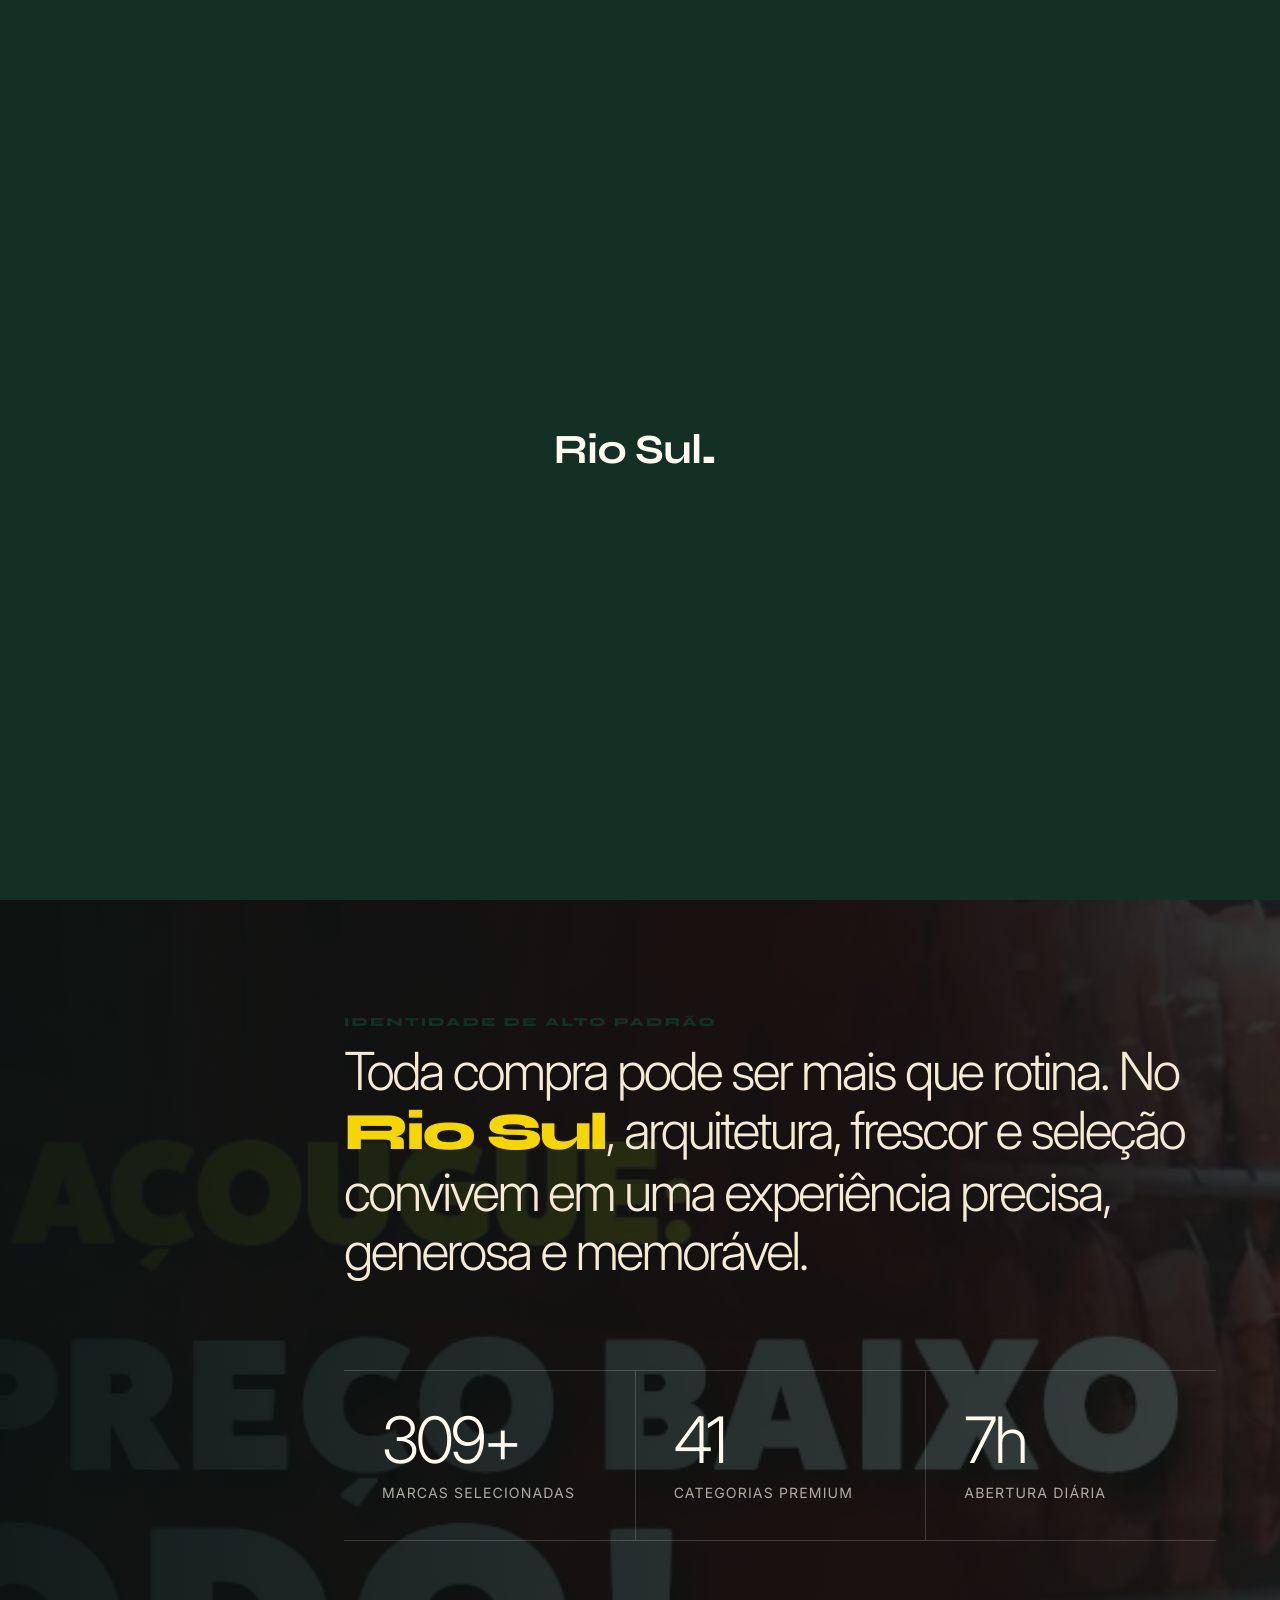
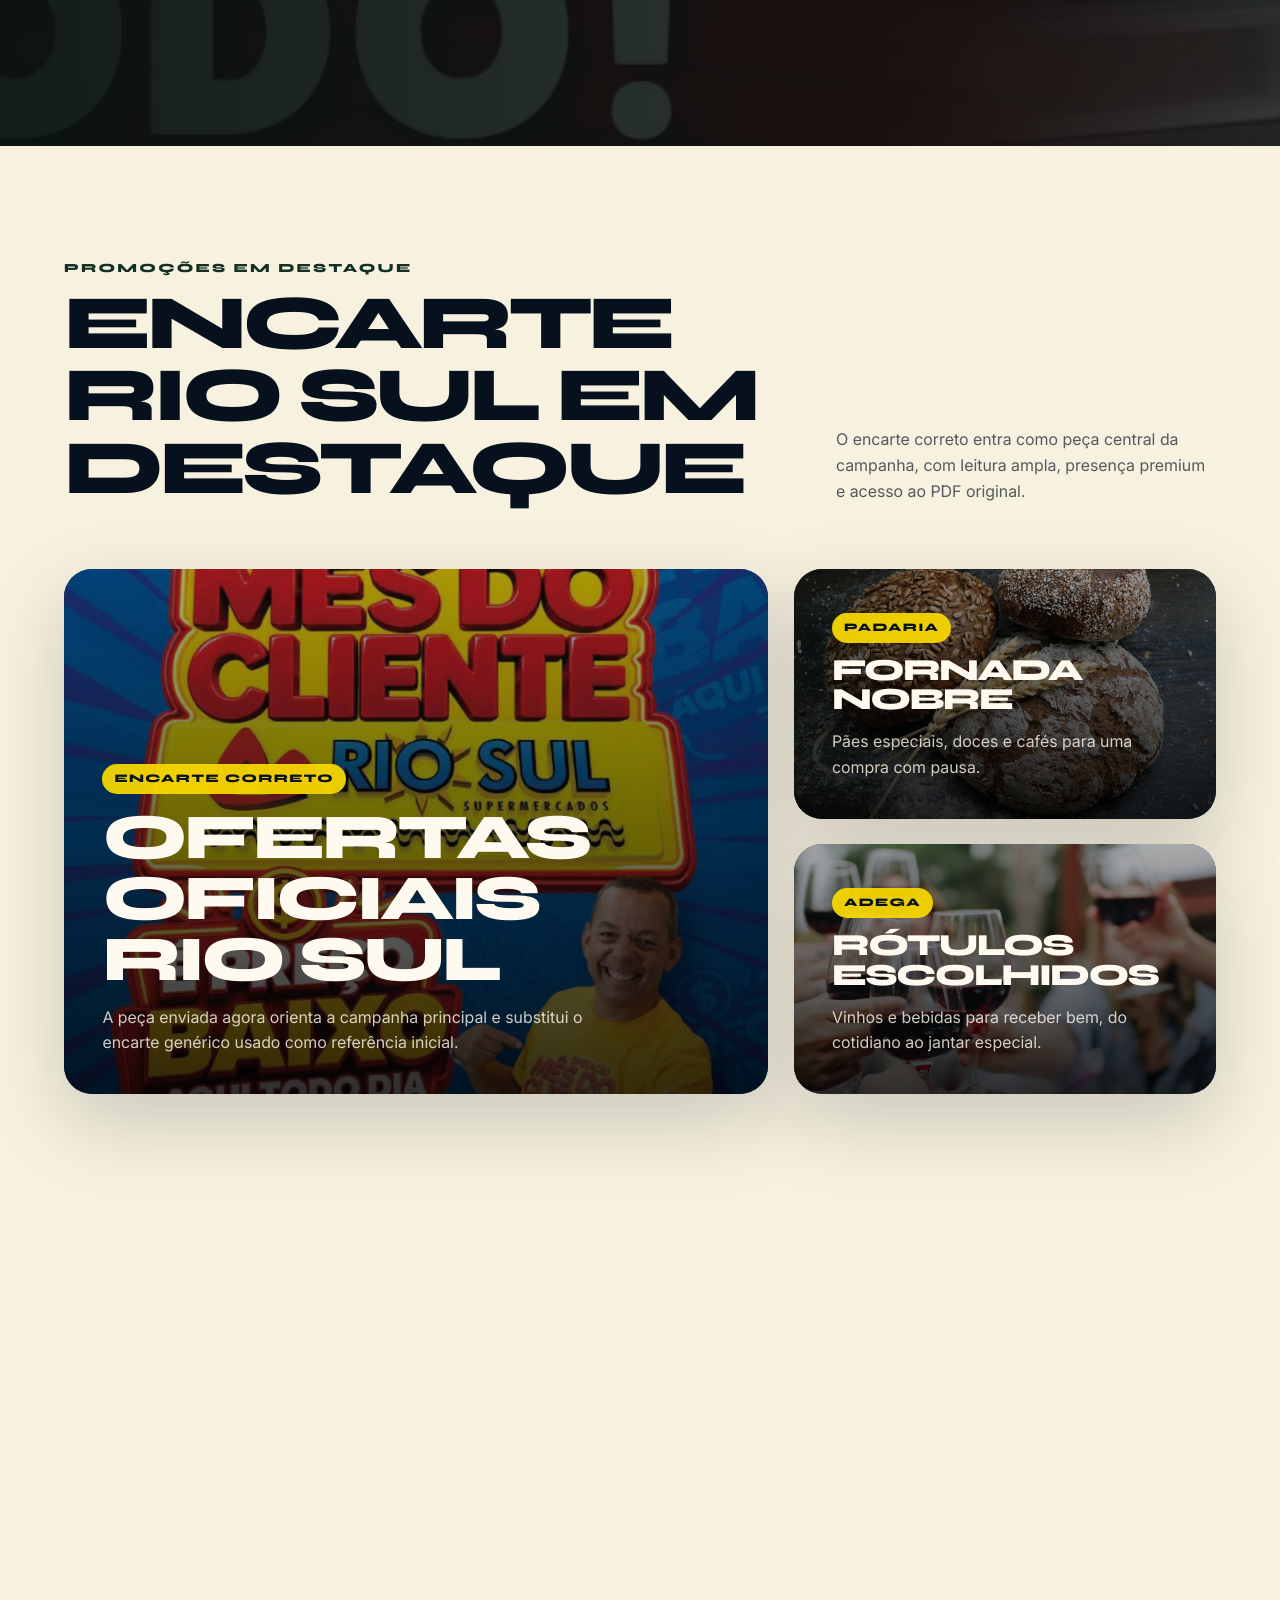
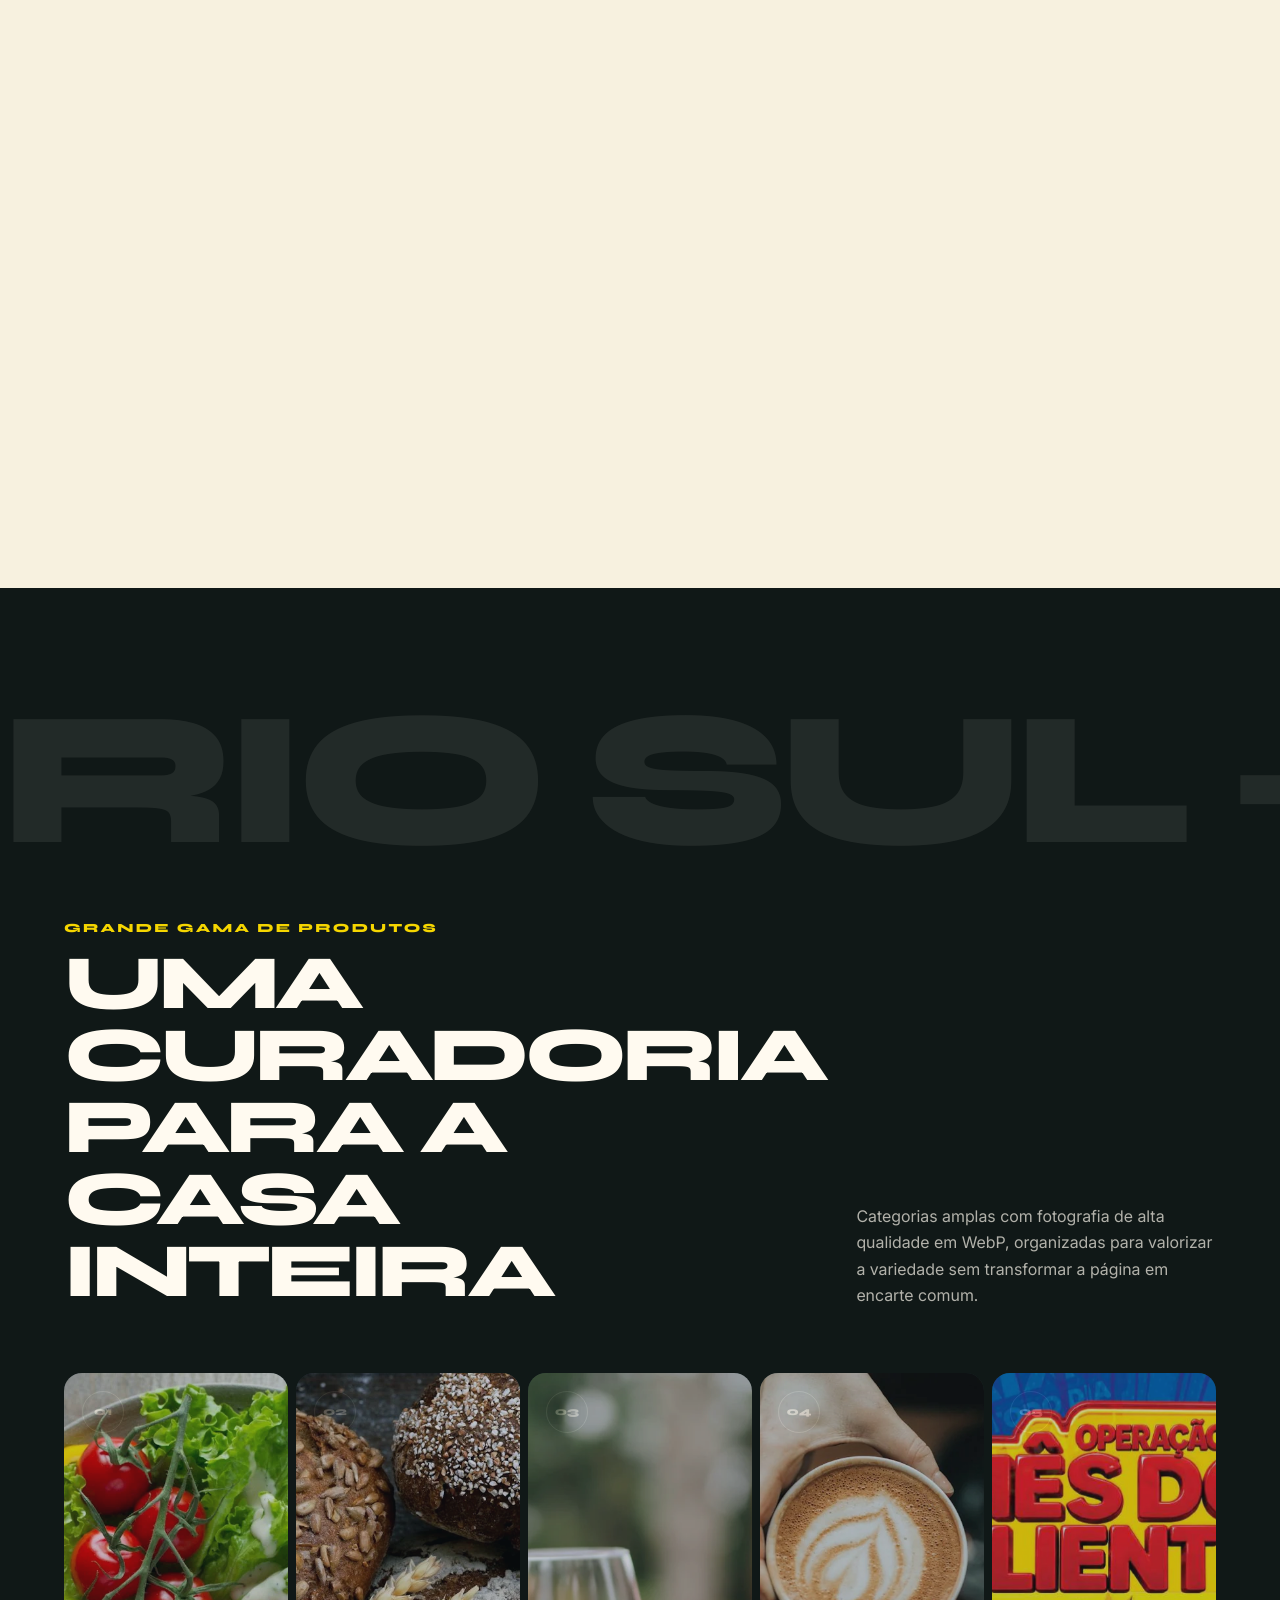
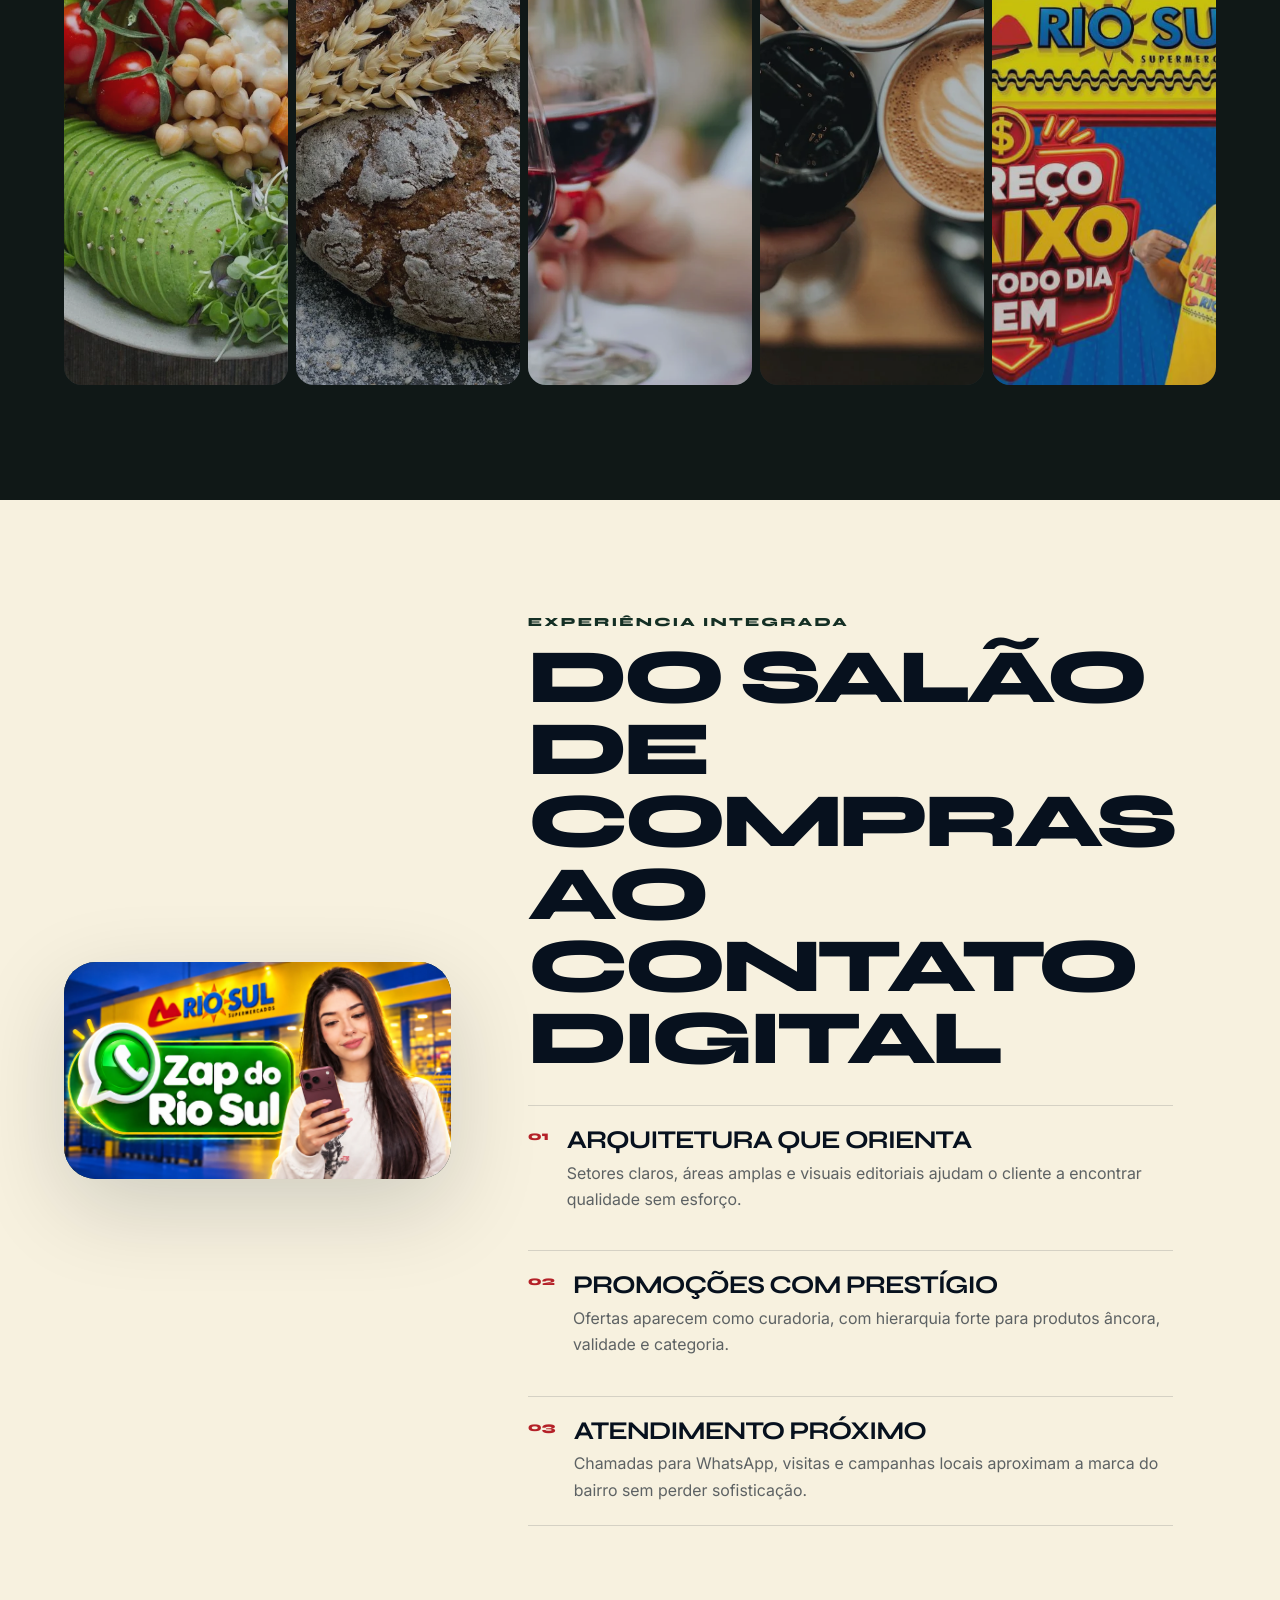
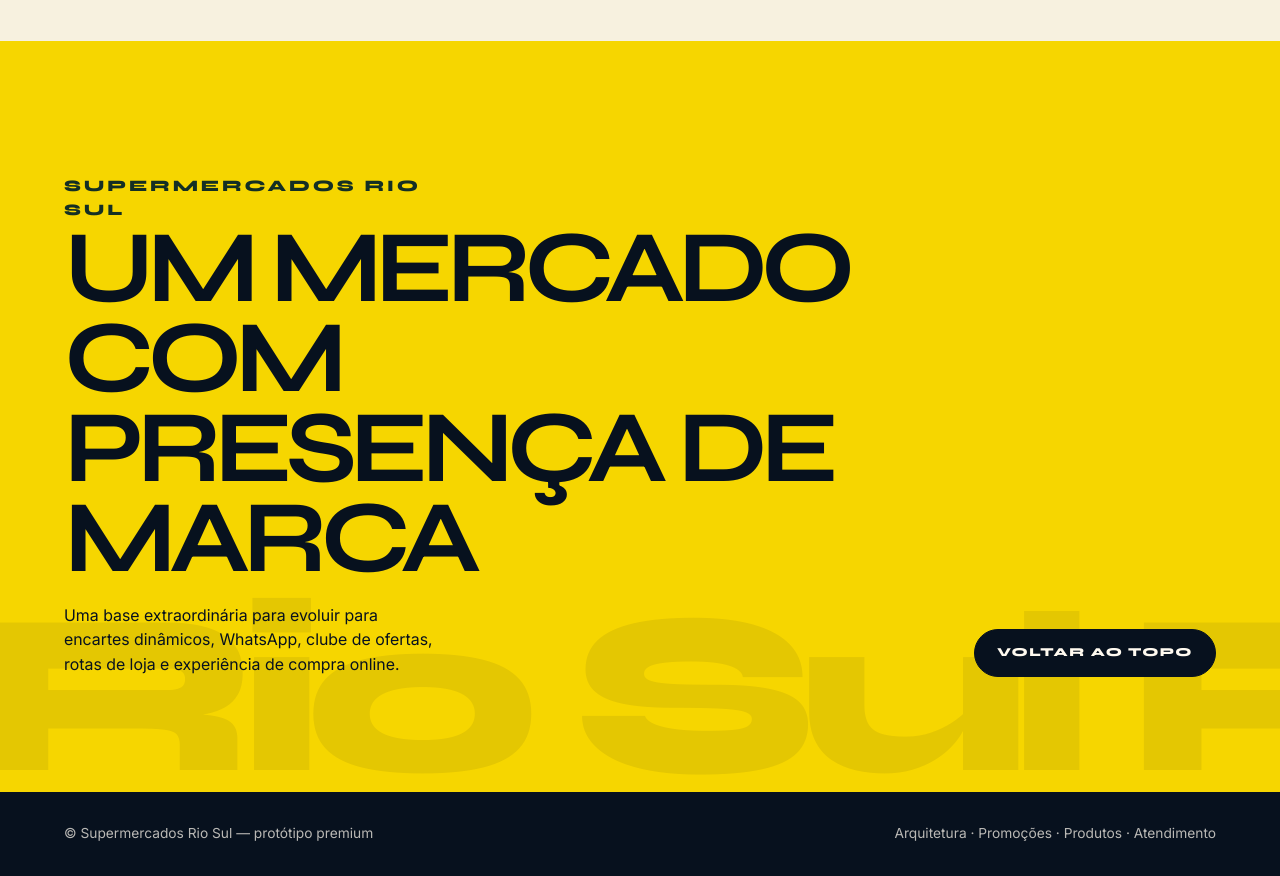
==== index.html @ 54499963 "Publish Supermercados Rio Sul website" ====
<!doctype html>
<html lang="pt-BR">
<head>
  <meta charset="utf-8">
  <meta name="viewport" content="width=device-width, initial-scale=1">
  <title>Supermercados Rio Sul — Experiência Premium</title>
  <meta name="description" content="Supermercados Rio Sul em uma experiência digital premium, com arquitetura imersiva, promoções editoriais e seleção ampla de produtos.">
  <link rel="preload" as="image" href="assets/rio-sul-logo.webp">
  <link rel="preload" as="image" href="assets/hero-rio-sul-fachada.webp">
  <style>
    @import url('https://fonts.googleapis.com/css2?family=Inter:wght@300;400;500;600;700&family=Syne:wght@400;700;800;900&display=swap');

    /* OD-LAYOUT-PRIMITIVES v1 — structure only: display, flex/grid, overflow, wrapping, ratio.
       Put this @layer first; product CSS outside the layer always wins. */
    @layer od-layout {
      :where(.od-stack,.od-row,.od-row-top,.od-cluster,.od-grid,.od-field,.od-stat,.od-cell,.od-tile) > :where(*) { min-width: 0; }
      .od-stack { display: flex; flex-direction: column; gap: var(--od-gap, 8px); }
      .od-row { display: flex; align-items: center; gap: var(--od-gap, 8px); }
      .od-row-top { display: flex; align-items: flex-start; gap: var(--od-gap, 8px); }
      .od-cluster { display: flex; flex-wrap: wrap; align-items: center; gap: var(--od-gap, 8px); }
      .od-fill { flex: 1 1 0; min-width: 0; }
      .od-fixed { flex: none; }
      .od-grid { display: grid; gap: var(--od-gap, 12px); grid-template-columns: repeat(var(--od-cols, 3), minmax(0, 1fr)); }
      .od-stat, .od-field, .od-cell { display: grid; gap: var(--od-gap, 2px); }
      :where(.od-stat,.od-field,.od-cell) > :where(*) { display: block; }
      .od-tile { display: grid; grid-template-rows: auto 1fr; }
      :where(.od-tile) > :where(*) { display: block; }
      .od-media { display: block; width: 100%; height: auto; aspect-ratio: var(--od-ratio, auto); }
      .od-media-cover { object-fit: cover; }
      .od-truncate { display: block; max-width: 100%; overflow: hidden; white-space: nowrap; text-overflow: ellipsis; }
      .od-clamp-2, .od-clamp-3 { display: -webkit-box; -webkit-box-orient: vertical; overflow: hidden; overflow-wrap: anywhere; }
      .od-clamp-2 { -webkit-line-clamp: 2; }
      .od-clamp-3 { -webkit-line-clamp: 3; }
      .od-lines-2 { min-height: calc(2 * 1.4em); }
      .od-nowrap { white-space: nowrap; }
      .od-keep { word-break: keep-all; overflow-wrap: anywhere; }
      .od-screen { display: grid; grid-template-rows: auto minmax(0, 1fr) auto; height: 100%; }
      .od-scroll { overflow-y: auto; overscroll-behavior: contain; min-height: 0; }
      .od-rail { display: flex; gap: var(--od-gap, 8px); overflow-x: auto; scroll-snap-type: x proximity; scrollbar-width: none; padding-inline: var(--od-rail-pad, 16px); scroll-padding-inline: var(--od-rail-pad, 16px); }
      .od-rail::-webkit-scrollbar { display: none; }
      :where(.od-rail) > :where(*) { flex: none; scroll-snap-align: start; }
      :where(.od-rail) > :where(:last-child) { margin-inline-end: var(--od-rail-pad, 16px); }
      .od-spacer { flex: none; visibility: hidden; pointer-events: none; }
      .od-touch { min-width: 44px; min-height: 44px; }
    }
    /* /OD-LAYOUT-PRIMITIVES v1 */

    :root {
      --paper: #f7f1df;
      --sun: #f6d600;
      --ink: #07111e;
      --ink-soft: #1a2533;
      --green: #142f24;
      --deep: #0b1413;
      --blue: #0d356b;
      --red: #b42128;
      --line: rgba(7, 17, 30, 0.14);
      --white: #fffaf0;
      --muted: rgba(255, 250, 240, 0.72);
      --ease: cubic-bezier(0.22, 1, 0.36, 1);
      --section-pad: clamp(72px, 9vw, 136px);
      --side: clamp(24px, 5vw, 80px);
    }

    * { box-sizing: border-box; }
    html { scroll-behavior: smooth; background: var(--paper); }
    body {
      margin: 0;
      overflow-x: clip;
      color: var(--ink);
      background: var(--paper);
      font-family: Inter, system-ui, -apple-system, BlinkMacSystemFont, "Segoe UI", sans-serif;
      text-rendering: geometricPrecision;
    }
    body.menu-open { overflow: hidden; }
    a { color: inherit; text-decoration: none; }
    button { font: inherit; color: inherit; }
    ::selection { background: var(--sun); color: var(--ink); }

    .preloader {
      position: fixed;
      inset: 0;
      z-index: 100;
      display: flex;
      align-items: center;
      justify-content: center;
      background: var(--green);
      color: var(--white);
      transform: translateY(0);
      transition: transform 1.5s cubic-bezier(0.45, 0, 0.15, 1);
    }
    .preloader.lift { transform: translateY(-100%); }
    .preloader.done { transition: none; transform: translateY(-100%); pointer-events: none; }
    .typewriter {
      display: inline-flex;
      align-items: center;
      font-family: Syne, sans-serif;
      font-size: 2.6rem;
      letter-spacing: -0.02em;
      min-height: 1.2em;
    }
    .typewriter span { font-weight: 700; }
    .typewriter span:last-of-type { font-weight: 900; }
    .cursor {
      width: 3px;
      height: 1.1em;
      margin-left: 8px;
      border-radius: 99px;
      background: currentColor;
      animation: blink 0.7s step-end infinite;
    }
    .cursor.hide { opacity: 0; animation: none; }
    @keyframes blink { 50% { opacity: 0; } }

    .site-nav {
      position: fixed;
      z-index: 50;
      top: 0;
      left: 0;
      width: 100%;
      display: flex;
      align-items: center;
      justify-content: space-between;
      padding: clamp(18px, 2.4vw, 28px) var(--side);
      color: var(--green);
      transition: color 0.35s ease;
      mix-blend-mode: normal;
    }
    .brand-mark {
      display: flex;
      align-items: center;
      gap: 14px;
      min-width: 0;
      color: inherit;
    }
    .brand-emblem {
      width: clamp(112px, 14vw, 190px);
      height: auto;
      filter: drop-shadow(0 10px 22px rgba(0,0,0,0.20));
    }
    .brand-word {
      font-family: Syne, sans-serif;
      font-size: clamp(16px, 1.4vw, 20px);
      font-weight: 800;
      letter-spacing: -0.03em;
    }
    .nav-links {
      display: flex;
      align-items: center;
      gap: clamp(18px, 2vw, 34px);
      font-family: Syne, sans-serif;
      font-size: 0.78rem;
      font-weight: 700;
      letter-spacing: 0.16em;
      text-transform: uppercase;
    }
    .nav-links a {
      position: relative;
      padding: 10px 0;
    }
    .nav-links a::after {
      content: "";
      position: absolute;
      right: 0;
      bottom: 4px;
      width: 0;
      height: 1px;
      background: currentColor;
      transition: width 0.28s ease;
    }
    .nav-links a:hover::after,
    .nav-links a:focus-visible::after { left: 0; right: auto; width: 100%; }
    .menu-toggle {
      display: none;
      width: 48px;
      height: 48px;
      border: 0;
      border-radius: 999px;
      background: transparent;
      cursor: pointer;
      align-items: center;
      justify-content: center;
    }
    .hamburger {
      width: 28px;
      display: grid;
      gap: 8px;
    }
    .hamburger i {
      display: block;
      height: 1px;
      background: currentColor;
      transition: width 0.25s ease, transform 0.25s ease;
    }
    .hamburger i:first-child { width: 28px; }
    .hamburger i:last-child { width: 22px; justify-self: end; }
    .menu-toggle:hover .hamburger i:first-child { width: 20px; }
    .menu-toggle[aria-expanded="true"] .hamburger i:first-child { width: 26px; transform: translateY(4.5px) rotate(45deg); }
    .menu-toggle[aria-expanded="true"] .hamburger i:last-child { width: 26px; transform: translateY(-4.5px) rotate(-45deg); }
    .mobile-menu {
      position: fixed;
      inset: 0;
      z-index: 40;
      display: grid;
      place-items: center;
      background: var(--paper);
      color: var(--ink);
      transform: translateY(-100%);
      transition: transform 0.6s var(--ease);
    }
    .mobile-menu.open { transform: translateY(0); }
    .mobile-menu nav {
      display: grid;
      gap: 22px;
      text-align: center;
      font-family: Syne, sans-serif;
      font-size: clamp(34px, 10vw, 68px);
      font-weight: 400;
      letter-spacing: 0.08em;
      text-transform: uppercase;
    }

    .hero {
      min-height: 100vh;
      position: relative;
      isolation: isolate;
      display: grid;
      align-items: end;
      overflow: visible;
      background:
        linear-gradient(90deg, rgba(247,241,223,0.86) 0%, rgba(247,241,223,0.50) 38%, rgba(247,241,223,0.10) 70%),
        url("assets/hero-rio-sul-fachada.webp") center / cover no-repeat;
    }
    .hero::before {
      content: "";
      position: absolute;
      inset: 0;
      z-index: -1;
      background: radial-gradient(circle at 72% 48%, rgba(246,214,0,0.26), transparent 33%), linear-gradient(180deg, transparent 55%, var(--paper) 100%);
      pointer-events: none;
    }
    .hero-text-block {
      width: 100%;
      padding: calc(22vh - 30px) var(--side) clamp(88px, 12vh, 144px);
      opacity: 0;
      transform: translateY(28px);
      transition: opacity 0.7s var(--ease) 0.1s, transform 0.7s var(--ease) 0.1s;
    }
    .hero-text-block.show { opacity: 1; transform: translateY(0); }
    .eyebrow {
      display: inline-flex;
      align-items: center;
      gap: 12px;
      margin-bottom: 20px;
      color: var(--green);
      font-family: Syne, sans-serif;
      font-size: clamp(12px, 1vw, 15px);
      font-weight: 800;
      letter-spacing: 0.18em;
      text-transform: uppercase;
    }
    .eyebrow::before {
      content: "";
      width: 44px;
      height: 2px;
      background: currentColor;
    }
    .hero-heading-top {
      display: flex;
      align-items: end;
      justify-content: space-between;
      gap: 24px;
      margin-bottom: -0.04em;
    }
    .hero-own-the,
    .hero-extraordinary {
      font-family: Syne, sans-serif;
      font-weight: 800;
      color: var(--ink);
      text-transform: uppercase;
      letter-spacing: -0.055em;
      line-height: 0.9;
    }
    .hero-own-the { font-size: clamp(38px, 5vw, 86px); }
    .hero-extraordinary {
      display: block;
      margin: 0;
      font-size: clamp(54px, 9.4vw, 164px);
      white-space: nowrap;
    }
    .hero-subtitle-desktop {
      max-width: 330px;
      margin: 0 0 0.5em;
      color: rgba(7, 17, 30, 0.72);
      font-family: Syne, sans-serif;
      font-size: clamp(11px, 0.95vw, 15px);
      font-weight: 700;
      line-height: 1.6;
      text-align: right;
      letter-spacing: 0.02em;
    }
    .hero-subtitle-mobile {
      display: none;
      max-width: 340px;
      margin: 18px 0 0;
      color: rgba(7, 17, 30, 0.72);
      font-family: Syne, sans-serif;
      font-size: clamp(13px, 3vw, 16px);
      font-weight: 700;
      line-height: 1.55;
    }
    .hero-cta-row {
      display: flex;
      flex-wrap: wrap;
      align-items: center;
      gap: 14px;
      margin-top: 34px;
    }
    .button {
      display: inline-flex;
      align-items: center;
      justify-content: center;
      min-height: 48px;
      padding: 14px 22px;
      border: 1px solid currentColor;
      border-radius: 999px;
      font-family: Syne, sans-serif;
      font-size: 0.76rem;
      font-weight: 800;
      letter-spacing: 0.12em;
      text-transform: uppercase;
      cursor: pointer;
      transition: transform 0.25s ease, background 0.25s ease, color 0.25s ease;
    }
    .button.primary { background: var(--ink); color: var(--white); border-color: var(--ink); }
    .button.secondary { color: var(--ink); background: rgba(255, 250, 240, 0.55); backdrop-filter: blur(12px); }
    .button:hover,
    .button:focus-visible { transform: translateY(-2px); }
    .button:focus-visible,
    .menu-toggle:focus-visible,
    a:focus-visible { outline: 2px solid var(--sun); outline-offset: 4px; }

    .floating-logo-card {
      position: fixed;
      z-index: 22;
      pointer-events: none;
      left: 50%;
      bottom: 5vh;
      width: min(72vw, 760px);
      transform: translate3d(-50%, 102vh, 0);
      opacity: 0;
      transition: transform 1.5s cubic-bezier(0.45, 0, 0.15, 1) 0.4s, opacity 0.8s ease 0.4s;
      will-change: transform, opacity;
    }
    .floating-logo-card.lifting {
      transform: translate3d(-50%, 0, 0);
      opacity: 0.92;
    }
    .floating-logo-card.scroll-control { transition: none; }
    .floating-logo-card img {
      width: 100%;
      height: auto;
      display: block;
      filter: drop-shadow(0 24px 48px rgba(0,0,0,0.30));
    }

    .intro-band {
      position: relative;
      z-index: 20;
      min-height: 112vh;
      padding: var(--section-pad) var(--side);
      background: var(--deep);
      color: var(--white);
      overflow: hidden;
    }
    .intro-band::before {
      content: "";
      position: absolute;
      inset: 0;
      background:
        linear-gradient(90deg, rgba(11,20,19,0.92), rgba(11,20,19,0.54)),
        url("assets/slide-esperanca-06.webp") center / cover no-repeat;
      opacity: 0.42;
      transform: scale(1.05);
    }
    .intro-content {
      position: relative;
      max-width: 1220px;
      margin: 0 auto;
      padding-left: min(24vw, 280px);
    }
    .statement {
      margin: 0;
      color: #f4ead5;
      font-size: clamp(28px, 4.1vw, 72px);
      line-height: 1.12;
      letter-spacing: -0.05em;
      font-weight: 300;
    }
    .statement strong {
      font-family: Syne, sans-serif;
      font-weight: 800;
      color: var(--sun);
    }
    .stats-row {
      display: grid;
      grid-template-columns: repeat(3, minmax(0, 1fr));
      gap: 0;
      margin-top: clamp(48px, 7vw, 92px);
      border-top: 1px solid rgba(255,255,255,0.18);
      border-bottom: 1px solid rgba(255,255,255,0.18);
    }
    .stat {
      padding: clamp(22px, 3vw, 38px);
      border-left: 1px solid rgba(255,255,255,0.18);
    }
    .stat:first-child { border-left: 0; }
    .stat-value {
      color: var(--white);
      font-size: clamp(42px, 5vw, 82px);
      font-weight: 300;
      line-height: 1;
      letter-spacing: -0.05em;
    }
    .stat-label {
      margin-top: 10px;
      color: rgba(255,250,240,0.66);
      font-size: clamp(12px, 1.1vw, 15px);
      letter-spacing: 0.08em;
      text-transform: uppercase;
    }

    .promos {
      position: relative;
      z-index: 25;
      margin-top: -18vh;
      padding: var(--section-pad) var(--side);
      background: var(--paper);
    }
    .section-head {
      display: flex;
      align-items: end;
      justify-content: space-between;
      gap: 32px;
      max-width: 1280px;
      margin: 0 auto clamp(32px, 5vw, 68px);
    }
    .section-kicker {
      margin: 0 0 12px;
      color: var(--green);
      font-family: Syne, sans-serif;
      font-size: 0.78rem;
      font-weight: 800;
      letter-spacing: 0.18em;
      text-transform: uppercase;
    }
    .section-title {
      max-width: 820px;
      margin: 0;
      font-family: Syne, sans-serif;
      font-size: clamp(38px, 6vw, 96px);
      font-weight: 800;
      line-height: 0.94;
      letter-spacing: -0.06em;
      text-transform: uppercase;
    }
    .section-copy {
      max-width: 380px;
      margin: 0;
      color: rgba(7,17,30,0.68);
      font-size: clamp(15px, 1.25vw, 18px);
      line-height: 1.65;
    }
    .promo-grid {
      max-width: 1280px;
      margin: 0 auto;
      display: grid;
      grid-template-columns: 1.25fr 0.75fr;
      gap: clamp(16px, 2vw, 28px);
    }
    .feature-promo,
    .small-promo {
      position: relative;
      overflow: hidden;
      min-height: 520px;
      border-radius: 28px;
      color: var(--white);
      background: var(--deep);
      box-shadow: 0 28px 80px rgba(7, 17, 30, 0.18);
    }
    .small-promo { min-height: 250px; }
    .promo-stack { display: grid; gap: clamp(16px, 2vw, 28px); }
    .promo-img {
      position: absolute;
      inset: 0;
      width: 100%;
      height: 100%;
      object-fit: cover;
      opacity: 0.72;
      transition: transform 0.8s var(--ease), opacity 0.8s ease;
    }
    .feature-promo:hover .promo-img,
    .small-promo:hover .promo-img { transform: scale(1.045); opacity: 0.86; }
    .promo-shade {
      position: absolute;
      inset: 0;
      background: linear-gradient(180deg, rgba(0,0,0,0.08), rgba(0,0,0,0.72));
    }
    .promo-content {
      position: absolute;
      left: clamp(24px, 3vw, 44px);
      right: clamp(24px, 3vw, 44px);
      bottom: clamp(24px, 3vw, 44px);
      display: grid;
      gap: 14px;
    }
    .badge {
      width: max-content;
      padding: 8px 12px;
      border-radius: 999px;
      background: rgba(246,214,0,0.95);
      color: var(--ink);
      font-family: Syne, sans-serif;
      font-size: 0.72rem;
      font-weight: 800;
      letter-spacing: 0.12em;
      text-transform: uppercase;
    }
    .promo-title {
      margin: 0;
      max-width: 650px;
      font-family: Syne, sans-serif;
      font-size: clamp(30px, 5vw, 80px);
      font-weight: 800;
      line-height: 0.95;
      letter-spacing: -0.055em;
      text-transform: uppercase;
    }
    .small-promo .promo-title { font-size: clamp(24px, 2.4vw, 42px); }
    .promo-text {
      max-width: 520px;
      margin: 0;
      color: rgba(255,250,240,0.80);
      line-height: 1.6;
    }
    .encarte-showcase {
      max-width: 1280px;
      margin: clamp(24px, 4vw, 52px) auto 0;
      display: grid;
      grid-template-columns: minmax(280px, 0.78fr) 1fr;
      gap: clamp(18px, 3vw, 40px);
      align-items: stretch;
    }
    .encarte-cover,
    .encarte-page {
      overflow: hidden;
      border-radius: 22px;
      background: #fffaf0;
      box-shadow: 0 22px 70px rgba(7, 17, 30, 0.16);
    }
    .encarte-cover img,
    .encarte-page img {
      display: block;
      width: 100%;
      height: auto;
      aspect-ratio: 1531 / 1701;
      object-fit: contain;
    }
    .encarte-copy {
      display: grid;
      align-content: center;
      gap: 18px;
      padding: clamp(24px, 4vw, 52px);
      border: 1px solid var(--line);
      border-radius: 28px;
      background: rgba(255, 250, 240, 0.56);
    }
    .encarte-copy h3 {
      margin: 0;
      font-family: Syne, sans-serif;
      font-size: clamp(34px, 5vw, 76px);
      font-weight: 800;
      line-height: 0.94;
      letter-spacing: -0.06em;
      text-transform: uppercase;
    }
    .encarte-copy p {
      max-width: 560px;
      margin: 0;
      color: rgba(7,17,30,0.68);
      font-size: clamp(15px, 1.2vw, 18px);
      line-height: 1.65;
    }
    .encarte-rail {
      --od-gap: 14px;
      --od-rail-pad: 0px;
      grid-column: 1 / -1;
      padding: 8px 0 18px;
    }
    .encarte-page {
      width: min(34vw, 250px);
      min-width: 172px;
    }

    .products {
      padding: var(--section-pad) 0;
      background: #101817;
      color: var(--white);
      overflow: hidden;
    }
    .products .section-head { padding: 0 var(--side); }
    .products .section-kicker { color: var(--sun); }
    .products .section-copy { color: rgba(255,250,240,0.68); }
    .ticker {
      display: flex;
      width: max-content;
      margin-bottom: clamp(34px, 5vw, 70px);
      animation: ticker 38s linear infinite;
      pointer-events: none;
    }
    .ticker span {
      padding-right: 0.28em;
      color: rgba(255,250,240,0.08);
      font-family: Syne, sans-serif;
      font-size: clamp(96px, 15vw, 220px);
      font-weight: 800;
      letter-spacing: -0.06em;
      line-height: 0.8;
      white-space: nowrap;
      text-transform: uppercase;
    }
    @keyframes ticker { to { transform: translateX(-50%); } }
    .product-gallery {
      display: flex;
      gap: 8px;
      width: min(1200px, calc(100% - var(--side) * 2));
      height: min(68vh, 680px);
      margin: 0 auto;
    }
    .product-card {
      position: relative;
      flex: 1 1 0%;
      overflow: hidden;
      min-width: 0;
      border-radius: 18px;
      background: #213138;
      cursor: pointer;
      transition: flex 0.55s cubic-bezier(0.4, 0, 0.2, 1), transform 0.35s ease;
    }
    .product-card:hover,
    .product-card:focus-within { flex: 3.8; }
    .product-card img {
      width: 100%;
      height: 100%;
      object-fit: cover;
      display: block;
      opacity: 0.78;
      transition: opacity 0.4s ease, transform 0.7s var(--ease);
    }
    .product-card:hover img,
    .product-card:focus-within img { opacity: 0.94; transform: scale(1.04); }
    .product-info {
      position: absolute;
      inset: auto 18px 18px 18px;
      display: grid;
      gap: 8px;
      min-width: 220px;
      opacity: 0;
      transform: translateY(10px);
      transition: opacity 0.3s ease, transform 0.3s ease;
    }
    .product-card:hover .product-info,
    .product-card:focus-within .product-info { opacity: 1; transform: translateY(0); }
    .product-info h3 {
      margin: 0;
      font-family: Syne, sans-serif;
      font-size: clamp(24px, 2.4vw, 42px);
      letter-spacing: -0.04em;
      line-height: 1;
      text-transform: uppercase;
    }
    .product-info p {
      margin: 0;
      color: rgba(255,250,240,0.78);
      line-height: 1.5;
    }
    .product-index {
      position: absolute;
      top: 18px;
      left: 18px;
      width: 42px;
      height: 42px;
      display: grid;
      place-items: center;
      border: 1px solid rgba(255,255,255,0.34);
      border-radius: 999px;
      color: var(--white);
      font-family: Syne, sans-serif;
      font-size: 0.72rem;
      font-weight: 800;
    }

    .experience {
      padding: var(--section-pad) var(--side);
      background: var(--paper);
    }
    .experience-grid {
      max-width: 1280px;
      margin: 0 auto;
      display: grid;
      grid-template-columns: 0.9fr 1.1fr;
      gap: clamp(32px, 6vw, 90px);
      align-items: center;
    }
    .experience-image {
      position: relative;
      overflow: hidden;
      border-radius: 32px;
      background: var(--green);
      box-shadow: 0 28px 90px rgba(7,17,30,0.16);
    }
    .experience-image img {
      display: block;
      width: 100%;
      height: auto;
      aspect-ratio: 1672 / 941;
      object-fit: cover;
    }
    .service-list {
      display: grid;
      gap: 16px;
      margin-top: 30px;
    }
    .service-item {
      display: grid;
      grid-template-columns: auto 1fr;
      gap: 18px;
      align-items: start;
      padding: 22px 0;
      border-top: 1px solid var(--line);
    }
    .service-item:last-child { border-bottom: 1px solid var(--line); }
    .service-number {
      color: var(--red);
      font-family: Syne, sans-serif;
      font-size: 0.82rem;
      font-weight: 800;
    }
    .service-item h3 {
      margin: 0 0 6px;
      font-family: Syne, sans-serif;
      font-size: clamp(20px, 2vw, 30px);
      line-height: 1;
      letter-spacing: -0.04em;
      text-transform: uppercase;
    }
    .service-item p {
      margin: 0;
      color: rgba(7,17,30,0.64);
      line-height: 1.65;
    }

    .final-cta {
      position: relative;
      padding: var(--section-pad) var(--side);
      overflow: hidden;
      background: var(--sun);
      color: var(--ink);
    }
    .final-cta::after {
      content: "Rio Sul   Rio Sul   Rio Sul";
      position: absolute;
      left: -2vw;
      bottom: -0.18em;
      color: rgba(7,17,30,0.07);
      font-family: Syne, sans-serif;
      font-size: clamp(90px, 18vw, 260px);
      font-weight: 900;
      letter-spacing: -0.08em;
      white-space: nowrap;
      pointer-events: none;
    }
    .cta-inner {
      position: relative;
      z-index: 1;
      max-width: 1280px;
      margin: 0 auto;
      display: grid;
      grid-template-columns: 1fr auto;
      gap: 28px;
      align-items: end;
    }
    .cta-inner h2 {
      margin: 0;
      max-width: 860px;
      font-family: Syne, sans-serif;
      font-size: clamp(46px, 8vw, 130px);
      line-height: 0.88;
      letter-spacing: -0.07em;
      text-transform: uppercase;
    }
    .cta-inner p {
      max-width: 380px;
      margin: 18px 0 0;
      font-size: clamp(16px, 1.2vw, 19px);
      line-height: 1.55;
    }
    .footer {
      padding: 34px var(--side);
      display: flex;
      justify-content: space-between;
      gap: 20px;
      background: var(--ink);
      color: rgba(255,250,240,0.72);
      font-size: 0.86rem;
    }

    .reveal {
      opacity: 0;
      transform: translateY(26px);
      transition: opacity 0.75s var(--ease), transform 0.75s var(--ease);
    }
    .reveal.in { opacity: 1; transform: translateY(0); }

    @media (max-width: 1023px) {
      .nav-links { display: none; }
      .menu-toggle { display: flex; }
      .hero { min-height: 92vh; align-items: center; }
      .hero-text-block { padding-top: 110px; padding-bottom: 84px; }
      .hero-heading-top { justify-content: flex-start; }
      .hero-subtitle-desktop { display: none; }
      .hero-subtitle-mobile { display: block; }
      .hero-own-the { font-size: 7vw; }
      .hero-extraordinary { font-size: 13.2vw; white-space: normal; word-break: break-word; line-height: 0.9; }
      .floating-logo-card { width: min(88vw, 600px); }
      .intro-content { padding-left: 12vw; }
      .promo-grid,
      .encarte-showcase,
      .experience-grid,
      .cta-inner { grid-template-columns: 1fr; }
      .product-gallery {
        display: grid;
        grid-template-columns: repeat(2, minmax(0, 1fr));
        height: auto;
      }
      .product-card { min-height: 340px; flex: none; }
      .product-card:hover,
      .product-card:focus-within { flex: none; transform: translateY(-3px); }
      .product-info { opacity: 1; transform: none; min-width: 0; }
    }

    @media (max-width: 767px) {
      :root { --side: 20px; }
      .brand-emblem { width: 118px; }
      .brand-word { display: none; }
      .hero { background-position: 61% center; }
      .hero-text-block { padding-top: 96px; }
      .hero-own-the { font-size: 8.2vw; }
      .hero-extraordinary { font-size: 15vw; }
      .hero-cta-row { align-items: stretch; flex-direction: column; max-width: 320px; }
      .intro-band { min-height: auto; }
      .intro-content { padding-left: 0; }
      .statement { font-size: clamp(29px, 8.6vw, 48px); }
      .stats-row { grid-template-columns: 1fr; }
      .stat,
      .stat:first-child { border-left: 0; border-top: 1px solid rgba(255,255,255,0.18); }
      .stat:first-child { border-top: 0; }
      .section-head { display: grid; }
      .feature-promo,
      .small-promo { min-height: 380px; border-radius: 22px; }
      .encarte-copy { padding: 24px; }
      .encarte-page { width: min(72vw, 260px); }
      .product-gallery { grid-template-columns: 1fr; }
      .product-card { min-height: 420px; }
      .footer { flex-direction: column; }
    }

    @media (prefers-reduced-motion: reduce) {
      *,
      *::before,
      *::after {
        animation-duration: 0.01ms !important;
        animation-iteration-count: 1 !important;
        scroll-behavior: auto !important;
        transition-duration: 0.01ms !important;
      }
      .preloader { display: none; }
      .hero-text-block,
      .reveal { opacity: 1; transform: none; }
      .floating-logo-card { display: none; }
    }
  </style>
</head>
<body>
  <div class="preloader" id="preloader" aria-hidden="true">
    <div class="typewriter" aria-label="Rio Sul"><span id="typed"></span><i class="cursor" id="cursor"></i></div>
  </div>

  <header class="site-nav" id="siteNav">
    <a class="brand-mark" href="#top" aria-label="Supermercados Rio Sul — início">
      <img class="brand-emblem" src="assets/rio-sul-logo.webp" width="2172" height="724" alt="Logotipo Supermercados Rio Sul">
      <span class="brand-word">Supermercados</span>
    </a>
    <nav class="nav-links" aria-label="Navegação principal">
      <a href="#promocoes">Promoções</a>
      <a href="#produtos">Produtos</a>
      <a href="#experiencia">Experiência</a>
      <a href="#visite">Visite</a>
    </nav>
    <button class="menu-toggle od-touch" id="menuToggle" type="button" aria-label="Abrir menu" aria-expanded="false" aria-controls="mobileMenu">
      <span class="hamburger" aria-hidden="true"><i></i><i></i></span>
    </button>
  </header>

  <div class="mobile-menu" id="mobileMenu">
    <nav aria-label="Menu móvel">
      <a href="#promocoes">Promoções</a>
      <a href="#produtos">Produtos</a>
      <a href="#experiencia">Experiência</a>
      <a href="#visite">Visite</a>
    </nav>
  </div>

  <main id="top">
    <section class="hero" id="hero" aria-labelledby="hero-title">
      <div class="hero-text-block" id="heroText">
        <div class="eyebrow">Rio Sul Signature Market</div>
        <div class="hero-heading-top">
          <span class="hero-own-the">Compre em</span>
          <p class="hero-subtitle-desktop">Um supermercado com presença arquitetônica, curadoria de produtos e atendimento elevado para o cotidiano.</p>
        </div>
        <h1 class="hero-extraordinary" id="hero-title">Grande Estilo</h1>
        <p class="hero-subtitle-mobile">Uma experiência premium para compras, ofertas e produtos selecionados.</p>
        <div class="hero-cta-row">
          <a class="button primary" href="#promocoes">Ver ofertas nobres</a>
          <a class="button secondary" href="#produtos">Explorar produtos</a>
        </div>
      </div>
    </section>

    <div class="floating-logo-card" id="floatingLogo" aria-hidden="true">
      <img src="assets/rio-sul-logo.webp" width="2172" height="724" alt="">
    </div>

    <section class="intro-band dark-section" id="historia" aria-labelledby="statement-title">
      <div class="intro-content reveal">
        <p class="section-kicker">Identidade de alto padrão</p>
        <h2 class="statement" id="statement-title">Toda compra pode ser mais que rotina. No <strong>Rio Sul</strong>, arquitetura, frescor e seleção convivem em uma experiência precisa, generosa e memorável.</h2>
        <div class="stats-row" aria-label="Indicadores do Supermercados Rio Sul">
          <div class="stat od-stat">
            <span class="stat-value count" data-end="320" data-suffix="+">0+</span>
            <span class="stat-label">marcas selecionadas</span>
          </div>
          <div class="stat od-stat">
            <span class="stat-value count" data-end="42" data-suffix="">0</span>
            <span class="stat-label">categorias premium</span>
          </div>
          <div class="stat od-stat">
            <span class="stat-value count" data-end="7" data-suffix="h">0h</span>
            <span class="stat-label">abertura diária</span>
          </div>
        </div>
      </div>
    </section>

    <section class="promos" id="promocoes" aria-labelledby="promos-title">
      <div class="section-head reveal">
        <div>
          <p class="section-kicker">Promoções em destaque</p>
          <h2 class="section-title" id="promos-title">Encarte Rio Sul em destaque</h2>
        </div>
        <p class="section-copy">O encarte correto entra como peça central da campanha, com leitura ampla, presença premium e acesso ao PDF original.</p>
      </div>
      <div class="promo-grid">
        <article class="feature-promo reveal">
          <img class="promo-img" src="assets/encarte-rio-sul-01.webp" width="1531" height="1701" alt="Capa do encarte correto do Supermercados Rio Sul">
          <div class="promo-shade"></div>
          <div class="promo-content">
            <span class="badge">Encarte correto</span>
            <h3 class="promo-title">Ofertas oficiais Rio Sul</h3>
            <p class="promo-text">A peça enviada agora orienta a campanha principal e substitui o encarte genérico usado como referência inicial.</p>
          </div>
        </article>
        <div class="promo-stack">
          <article class="small-promo reveal">
            <img class="promo-img" src="assets/artisan-bakery.webp" width="1400" height="931" alt="Pães artesanais em exposição">
            <div class="promo-shade"></div>
            <div class="promo-content">
              <span class="badge">Padaria</span>
              <h3 class="promo-title">Fornada nobre</h3>
              <p class="promo-text">Pães especiais, doces e cafés para uma compra com pausa.</p>
            </div>
          </article>
          <article class="small-promo reveal">
            <img class="promo-img" src="assets/wine-cellar.webp" width="1400" height="933" alt="Garrafa de vinho e taças em ambiente sofisticado">
            <div class="promo-shade"></div>
            <div class="promo-content">
              <span class="badge">Adega</span>
              <h3 class="promo-title">Rótulos escolhidos</h3>
              <p class="promo-text">Vinhos e bebidas para receber bem, do cotidiano ao jantar especial.</p>
            </div>
          </article>
        </div>
      </div>
      <div class="encarte-showcase reveal" aria-labelledby="encarte-title">
        <a class="encarte-cover" href="encarte-rio-sul.pdf" aria-label="Abrir PDF completo do encarte Rio Sul">
          <img src="assets/encarte-rio-sul-01.webp" width="1531" height="1701" alt="Primeira página do encarte correto Rio Sul">
        </a>
        <div class="encarte-copy">
          <span class="badge">PDF completo · 8 páginas</span>
          <h3 id="encarte-title">O encarte certo, agora integrado</h3>
          <p>As páginas foram convertidas para WebP local e permanecem ligadas ao PDF original. O visual preserva a proposta premium do site sem perder a força comercial da peça real.</p>
          <a class="button secondary" href="encarte-rio-sul.pdf">Abrir encarte em PDF</a>
        </div>
        <div class="encarte-rail od-rail" aria-label="Páginas do encarte Rio Sul">
          <figure class="encarte-page">
            <img src="assets/encarte-rio-sul-01.webp" width="1531" height="1701" alt="Página 1 do encarte Rio Sul">
          </figure>
          <figure class="encarte-page">
            <img src="assets/encarte-rio-sul-02.webp" width="1531" height="1701" alt="Página 2 do encarte Rio Sul">
          </figure>
          <figure class="encarte-page">
            <img src="assets/encarte-rio-sul-03.webp" width="1531" height="1701" alt="Página 3 do encarte Rio Sul">
          </figure>
          <figure class="encarte-page">
            <img src="assets/encarte-rio-sul-04.webp" width="1531" height="1701" alt="Página 4 do encarte Rio Sul">
          </figure>
          <figure class="encarte-page">
            <img src="assets/encarte-rio-sul-05.webp" width="1531" height="1701" alt="Página 5 do encarte Rio Sul">
          </figure>
          <figure class="encarte-page">
            <img src="assets/encarte-rio-sul-06.webp" width="1531" height="1701" alt="Página 6 do encarte Rio Sul">
          </figure>
          <figure class="encarte-page">
            <img src="assets/encarte-rio-sul-07.webp" width="1531" height="1701" alt="Página 7 do encarte Rio Sul">
          </figure>
          <figure class="encarte-page">
            <img src="assets/encarte-rio-sul-08.webp" width="1531" height="1701" alt="Página 8 do encarte Rio Sul">
          </figure>
        </div>
      </div>
    </section>

    <section class="products dark-section" id="produtos" aria-labelledby="products-title">
      <div class="ticker" aria-hidden="true">
        <span>Rio Sul · Frescor · Adega · Padaria · Açougue · Mercearia · </span>
        <span>Rio Sul · Frescor · Adega · Padaria · Açougue · Mercearia · </span>
      </div>
      <div class="section-head reveal">
        <div>
          <p class="section-kicker">Grande gama de produtos</p>
          <h2 class="section-title" id="products-title">Uma curadoria para a casa inteira</h2>
        </div>
        <p class="section-copy">Categorias amplas com fotografia de alta qualidade em WebP, organizadas para valorizar a variedade sem transformar a página em encarte comum.</p>
      </div>
      <div class="product-gallery" aria-label="Galeria de categorias Rio Sul">
        <article class="product-card" tabindex="0">
          <span class="product-index">01</span>
          <img src="assets/fresh-greens.webp" width="1400" height="933" alt="Salada fresca com folhas e vegetais coloridos">
          <div class="product-info">
            <h3>Orgânicos</h3>
            <p>Verduras, folhas e legumes para uma rotina leve.</p>
          </div>
        </article>
        <article class="product-card" tabindex="0">
          <span class="product-index">02</span>
          <img src="assets/artisan-bakery.webp" width="1400" height="931" alt="Pães artesanais dourados">
          <div class="product-info">
            <h3>Padaria</h3>
            <p>Fornada diária com acabamento artesanal.</p>
          </div>
        </article>
        <article class="product-card" tabindex="0">
          <span class="product-index">03</span>
          <img src="assets/wine-cellar.webp" width="1400" height="933" alt="Vinhos selecionados">
          <div class="product-info">
            <h3>Adega</h3>
            <p>Rótulos para harmonizar, presentear e celebrar.</p>
          </div>
        </article>
        <article class="product-card" tabindex="0">
          <span class="product-index">04</span>
          <img src="assets/premium-coffee.webp" width="1400" height="933" alt="Café especial sendo preparado">
          <div class="product-info">
            <h3>Cafés</h3>
            <p>Grãos, cápsulas e aromas para todos os momentos.</p>
          </div>
        </article>
        <article class="product-card" tabindex="0">
          <span class="product-index">05</span>
          <img src="assets/encarte-rio-sul-01.webp" width="1531" height="1701" alt="Encarte correto do Supermercados Rio Sul">
          <div class="product-info">
            <h3>Encarte</h3>
            <p>Ofertas oficiais do Rio Sul em oito páginas.</p>
          </div>
        </article>
      </div>
    </section>

    <section class="experience" id="experiencia" aria-labelledby="experience-title">
      <div class="experience-grid">
        <div class="experience-image reveal">
          <img src="assets/zap-rio-sul.webp" width="1672" height="941" alt="Banner Zap do Rio Sul com fachada do supermercado e cliente usando celular">
        </div>
        <div class="reveal">
          <p class="section-kicker">Experiência integrada</p>
          <h2 class="section-title" id="experience-title">Do salão de compras ao contato digital</h2>
          <div class="service-list">
            <article class="service-item">
              <span class="service-number">01</span>
              <div>
                <h3>Arquitetura que orienta</h3>
                <p>Setores claros, áreas amplas e visuais editoriais ajudam o cliente a encontrar qualidade sem esforço.</p>
              </div>
            </article>
            <article class="service-item">
              <span class="service-number">02</span>
              <div>
                <h3>Promoções com prestígio</h3>
                <p>Ofertas aparecem como curadoria, com hierarquia forte para produtos âncora, validade e categoria.</p>
              </div>
            </article>
            <article class="service-item">
              <span class="service-number">03</span>
              <div>
                <h3>Atendimento próximo</h3>
                <p>Chamadas para WhatsApp, visitas e campanhas locais aproximam a marca do bairro sem perder sofisticação.</p>
              </div>
            </article>
          </div>
        </div>
      </div>
    </section>

    <section class="final-cta" id="visite" aria-labelledby="visit-title">
      <div class="cta-inner">
        <div>
          <p class="section-kicker">Supermercados Rio Sul</p>
          <h2 id="visit-title">Um mercado com presença de marca</h2>
          <p>Uma base extraordinária para evoluir para encartes dinâmicos, WhatsApp, clube de ofertas, rotas de loja e experiência de compra online.</p>
        </div>
        <a class="button primary" href="#top">Voltar ao topo</a>
      </div>
    </section>
  </main>

  <footer class="footer">
    <span>© Supermercados Rio Sul — protótipo premium</span>
    <span>Arquitetura · Promoções · Produtos · Atendimento</span>
  </footer>

  <script>
    (() => {
      const FULL_TEXT = "Rio Sul.";
      const CHAR_INTERVAL = 140;
      const TYPE_START = 600;
      const LIFT_AT = TYPE_START + FULL_TEXT.length * CHAR_INTERVAL + 700;

      const preloader = document.getElementById("preloader");
      const typed = document.getElementById("typed");
      const cursor = document.getElementById("cursor");
      const heroText = document.getElementById("heroText");
      const floatingLogo = document.getElementById("floatingLogo");
      const nav = document.getElementById("siteNav");
      const menuToggle = document.getElementById("menuToggle");
      const mobileMenu = document.getElementById("mobileMenu");

      let liftDone = false;

      if (window.matchMedia("(prefers-reduced-motion: reduce)").matches) {
        preloader.classList.add("done");
        heroText.classList.add("show");
        liftDone = true;
      } else {
        FULL_TEXT.split("").forEach((char, index) => {
          window.setTimeout(() => {
            const span = document.createElement("span");
            span.textContent = char;
            typed.appendChild(span);
          }, TYPE_START + index * CHAR_INTERVAL);
        });

        window.setTimeout(() => cursor.classList.add("hide"), LIFT_AT - 150);
        window.setTimeout(() => {
          preloader.classList.add("lift");
          floatingLogo.classList.add("lifting");
        }, LIFT_AT);
        window.setTimeout(() => heroText.classList.add("show"), LIFT_AT + 1300);
        window.setTimeout(() => {
          preloader.classList.add("done");
          floatingLogo.classList.add("scroll-control");
          liftDone = true;
          updateFloatingLogo();
        }, LIFT_AT + 2100);
      }

      const setMenu = (open) => {
        mobileMenu.classList.toggle("open", open);
        document.body.classList.toggle("menu-open", open);
        menuToggle.setAttribute("aria-expanded", String(open));
        menuToggle.setAttribute("aria-label", open ? "Fechar menu" : "Abrir menu");
      };
      menuToggle.addEventListener("click", () => setMenu(menuToggle.getAttribute("aria-expanded") !== "true"));
      mobileMenu.querySelectorAll("a").forEach((link) => link.addEventListener("click", () => setMenu(false)));

      const smoothstep = (x) => x * x * (3 - 2 * x);
      const clamp = (n, min, max) => Math.max(min, Math.min(max, n));

      function updateFloatingLogo() {
        if (!liftDone || !floatingLogo) return;
        const hero = document.getElementById("hero");
        const intro = document.getElementById("historia");
        const heroRect = hero.getBoundingClientRect();
        const introRect = intro.getBoundingClientRect();
        const vh = window.innerHeight;
        const vw = window.innerWidth;
        const heroH = hero.offsetHeight;
        const baseW = Math.min(Math.max(vw * 0.72, 360), 760);
        const imgH = baseW * (724 / 2172);
        const triggerPoint = -(heroH * 0.30);
        const endPoint = heroRect.top - (introRect.bottom - vh);
        const progress = clamp((heroRect.top - triggerPoint) / (endPoint - triggerPoint || 1), 0, 1);
        const t = smoothstep(smoothstep(progress));
        const startX = (vw - baseW) / 2;
        const startY = vh - imgH - vh * 0.05;
        const finalScale = vw < 768 ? 0.72 : 1.05;
        const finalX = vw < 768 ? (vw - baseW * finalScale) / 2 : vw - baseW * finalScale - vw * 0.05;
        const finalY = introRect.bottom - imgH * finalScale - vh * 0.52;
        const currentX = startX + (finalX - startX) * t;
        const currentY = startY + (finalY - startY) * t;
        const currentScale = 1 + (finalScale - 1) * t;

        if (progress <= 0) {
          floatingLogo.style.width = `${baseW}px`;
          floatingLogo.style.left = "0";
          floatingLogo.style.bottom = "auto";
          floatingLogo.style.transform = `translate3d(${startX}px, ${startY}px, 0) scale(1)`;
        } else {
          floatingLogo.style.width = `${baseW}px`;
          floatingLogo.style.left = "0";
          floatingLogo.style.bottom = "auto";
          floatingLogo.style.transform = `translate3d(${currentX}px, ${currentY}px, 0) scale(${currentScale})`;
          floatingLogo.style.transformOrigin = "top left";
        }
      }

      function updateNavColor() {
        const onDark = Array.from(document.querySelectorAll(".dark-section")).some((section) => {
          const rect = section.getBoundingClientRect();
          return rect.top <= 4 && rect.bottom > 4;
        });
        nav.style.color = onDark ? "#fffaf0" : "#142f24";
      }

      const revealObserver = new IntersectionObserver((entries) => {
        entries.forEach((entry) => {
          if (entry.isIntersecting) {
            entry.target.classList.add("in");
            revealObserver.unobserve(entry.target);
          }
        });
      }, { threshold: 0.18 });
      document.querySelectorAll(".reveal").forEach((node) => revealObserver.observe(node));

      const countObserver = new IntersectionObserver((entries) => {
        entries.forEach((entry) => {
          if (!entry.isIntersecting) return;
          const el = entry.target;
          const end = Number(el.dataset.end || "0");
          const suffix = el.dataset.suffix || "";
          const duration = 2000;
          const start = performance.now();
          const tick = (now) => {
            const t = clamp((now - start) / duration, 0, 1);
            const eased = 1 - Math.pow(1 - t, 3);
            el.textContent = `${Math.round(eased * end)}${suffix}`;
            if (t < 1) requestAnimationFrame(tick);
          };
          requestAnimationFrame(tick);
          countObserver.unobserve(el);
        });
      }, { threshold: 0.3 });
      document.querySelectorAll(".count").forEach((node) => countObserver.observe(node));

      let ticking = false;
      const onScroll = () => {
        if (ticking) return;
        ticking = true;
        requestAnimationFrame(() => {
          updateNavColor();
          updateFloatingLogo();
          ticking = false;
        });
      };

      window.addEventListener("scroll", onScroll, { passive: true });
      window.addEventListener("resize", onScroll);
      updateNavColor();
    })();
  </script>
</body>
</html>
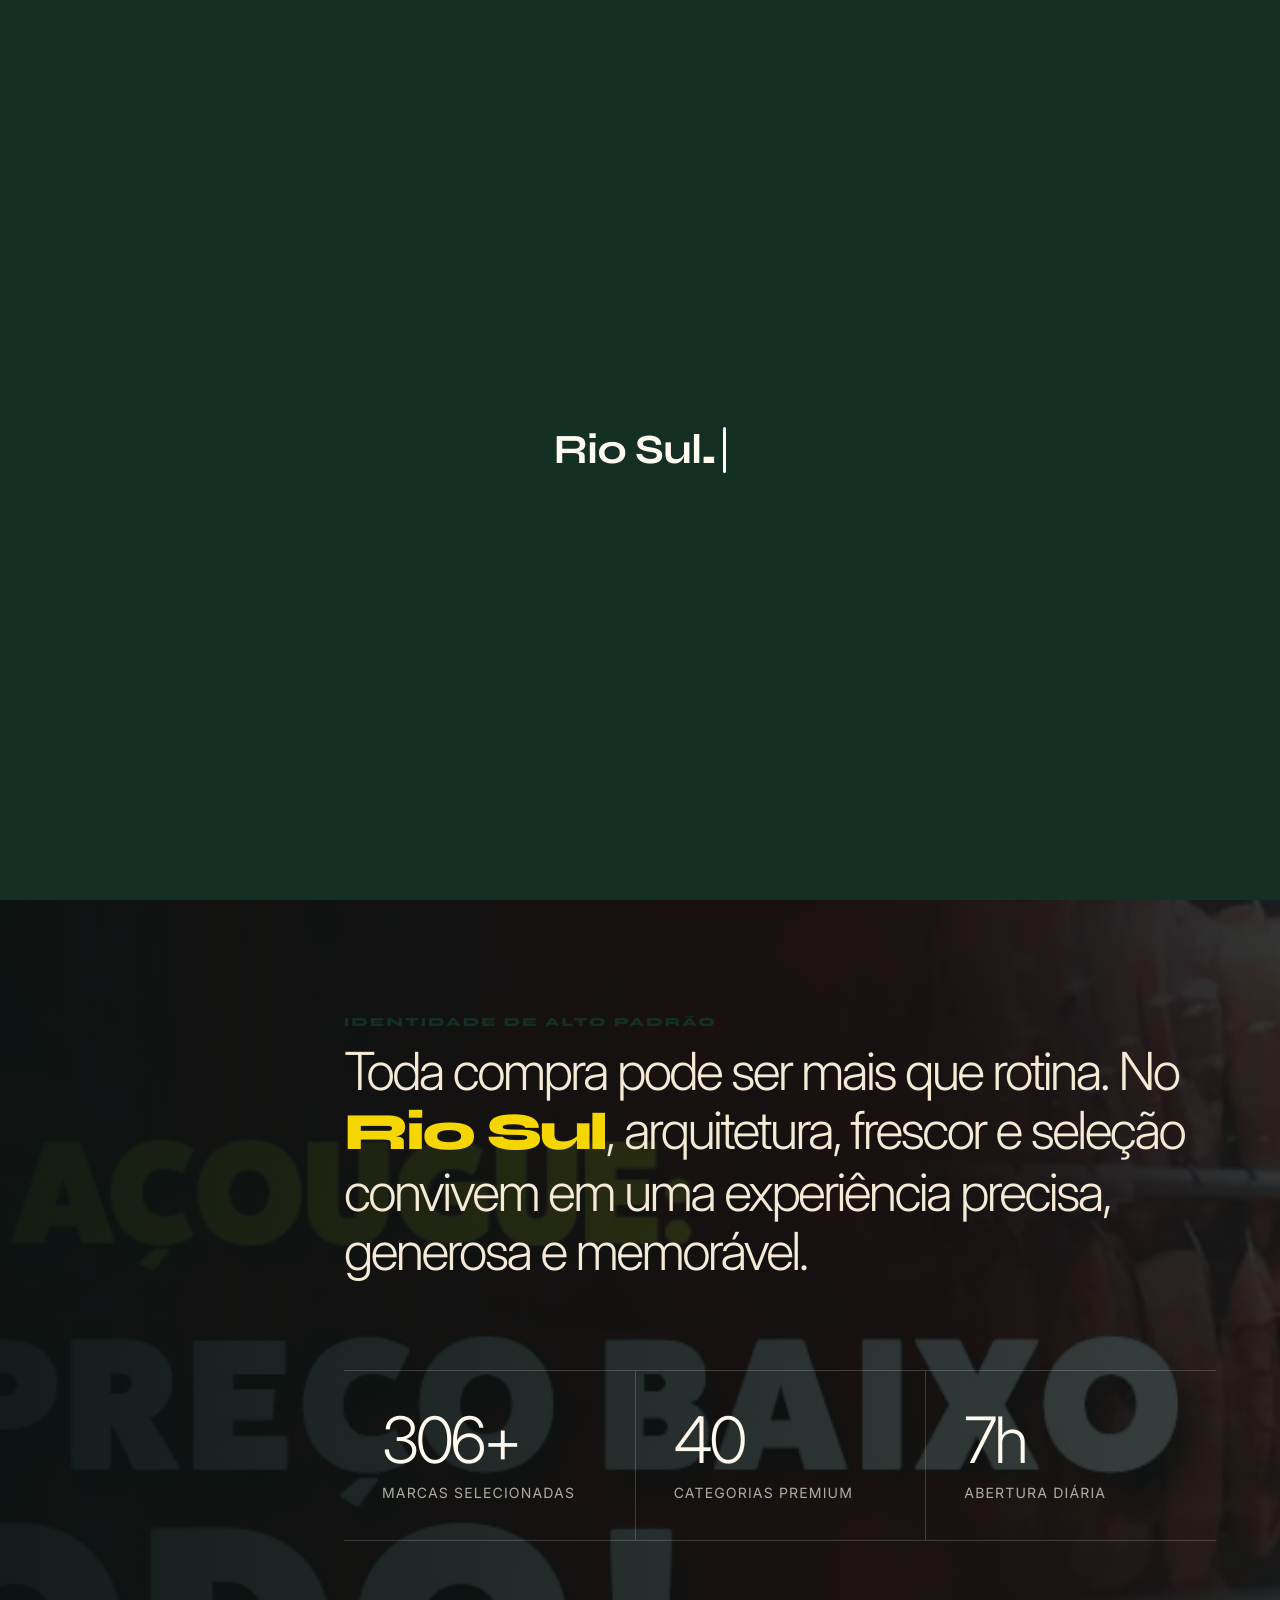
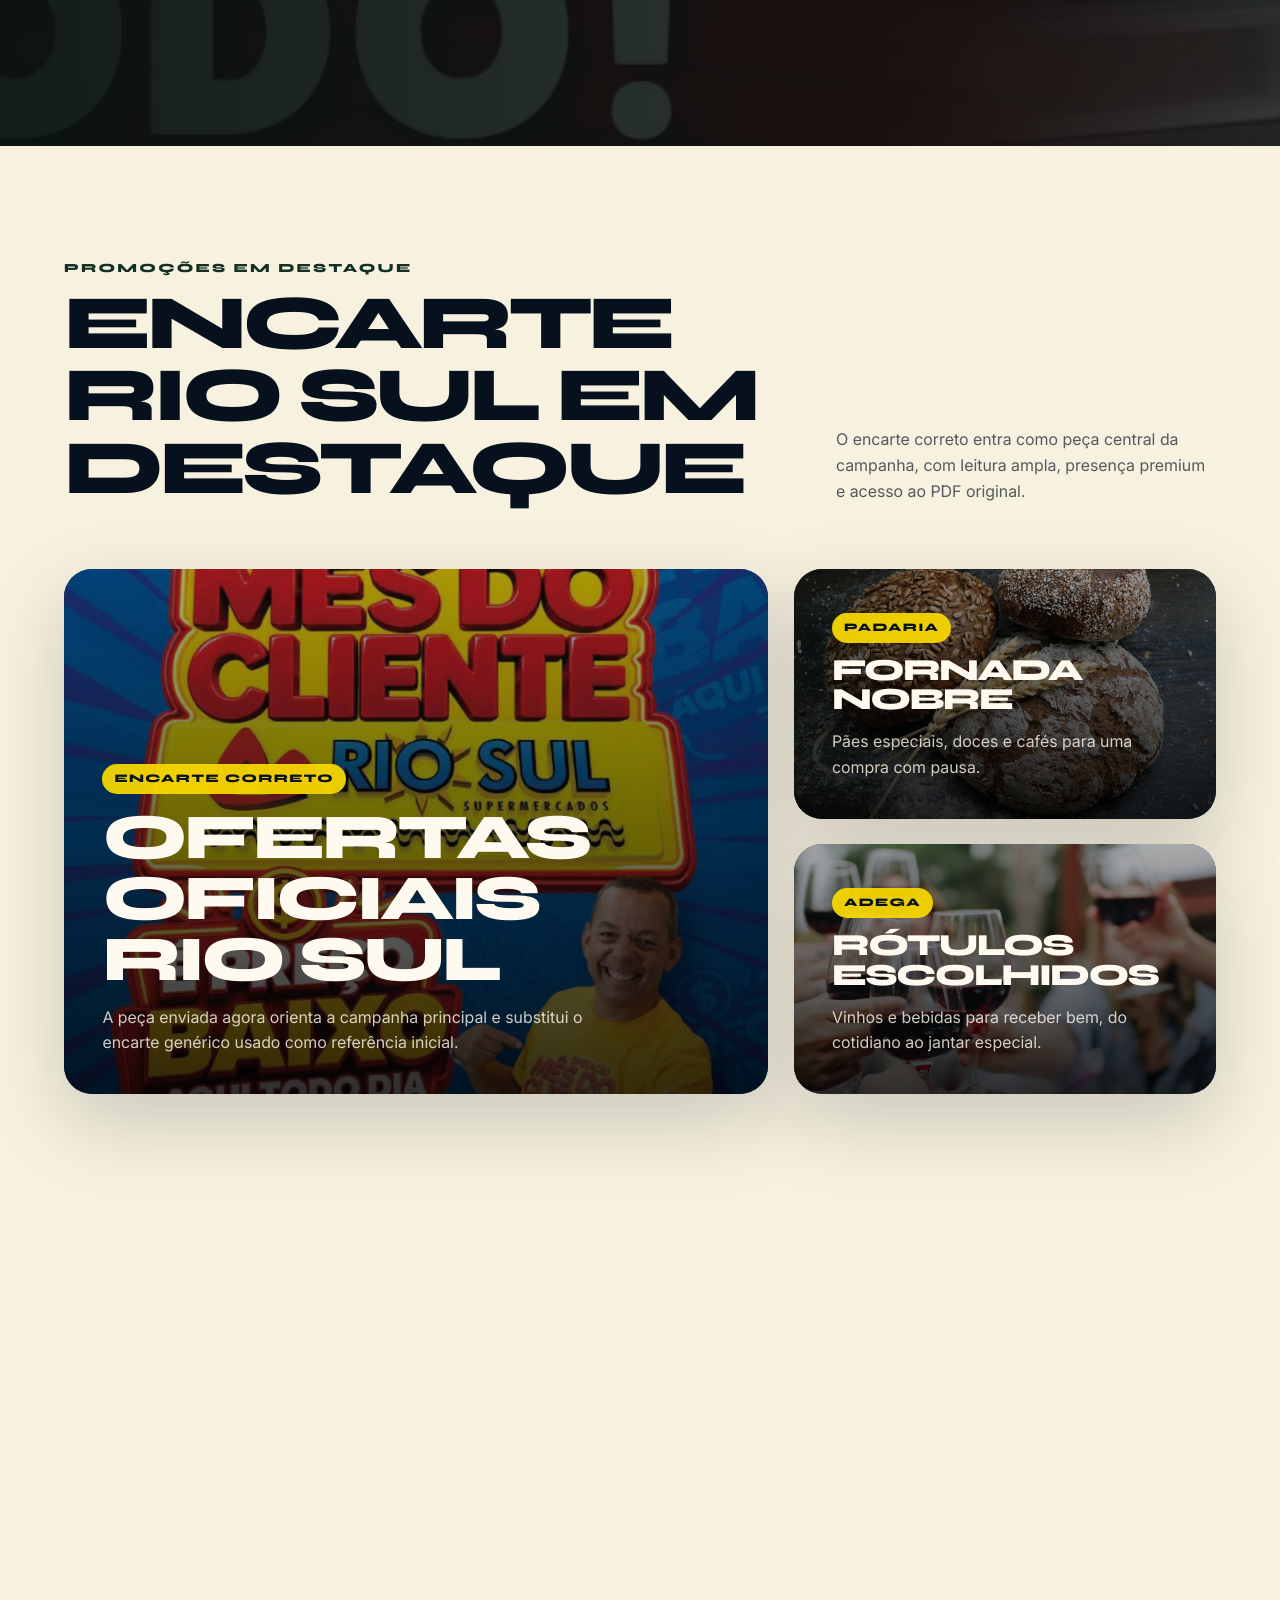
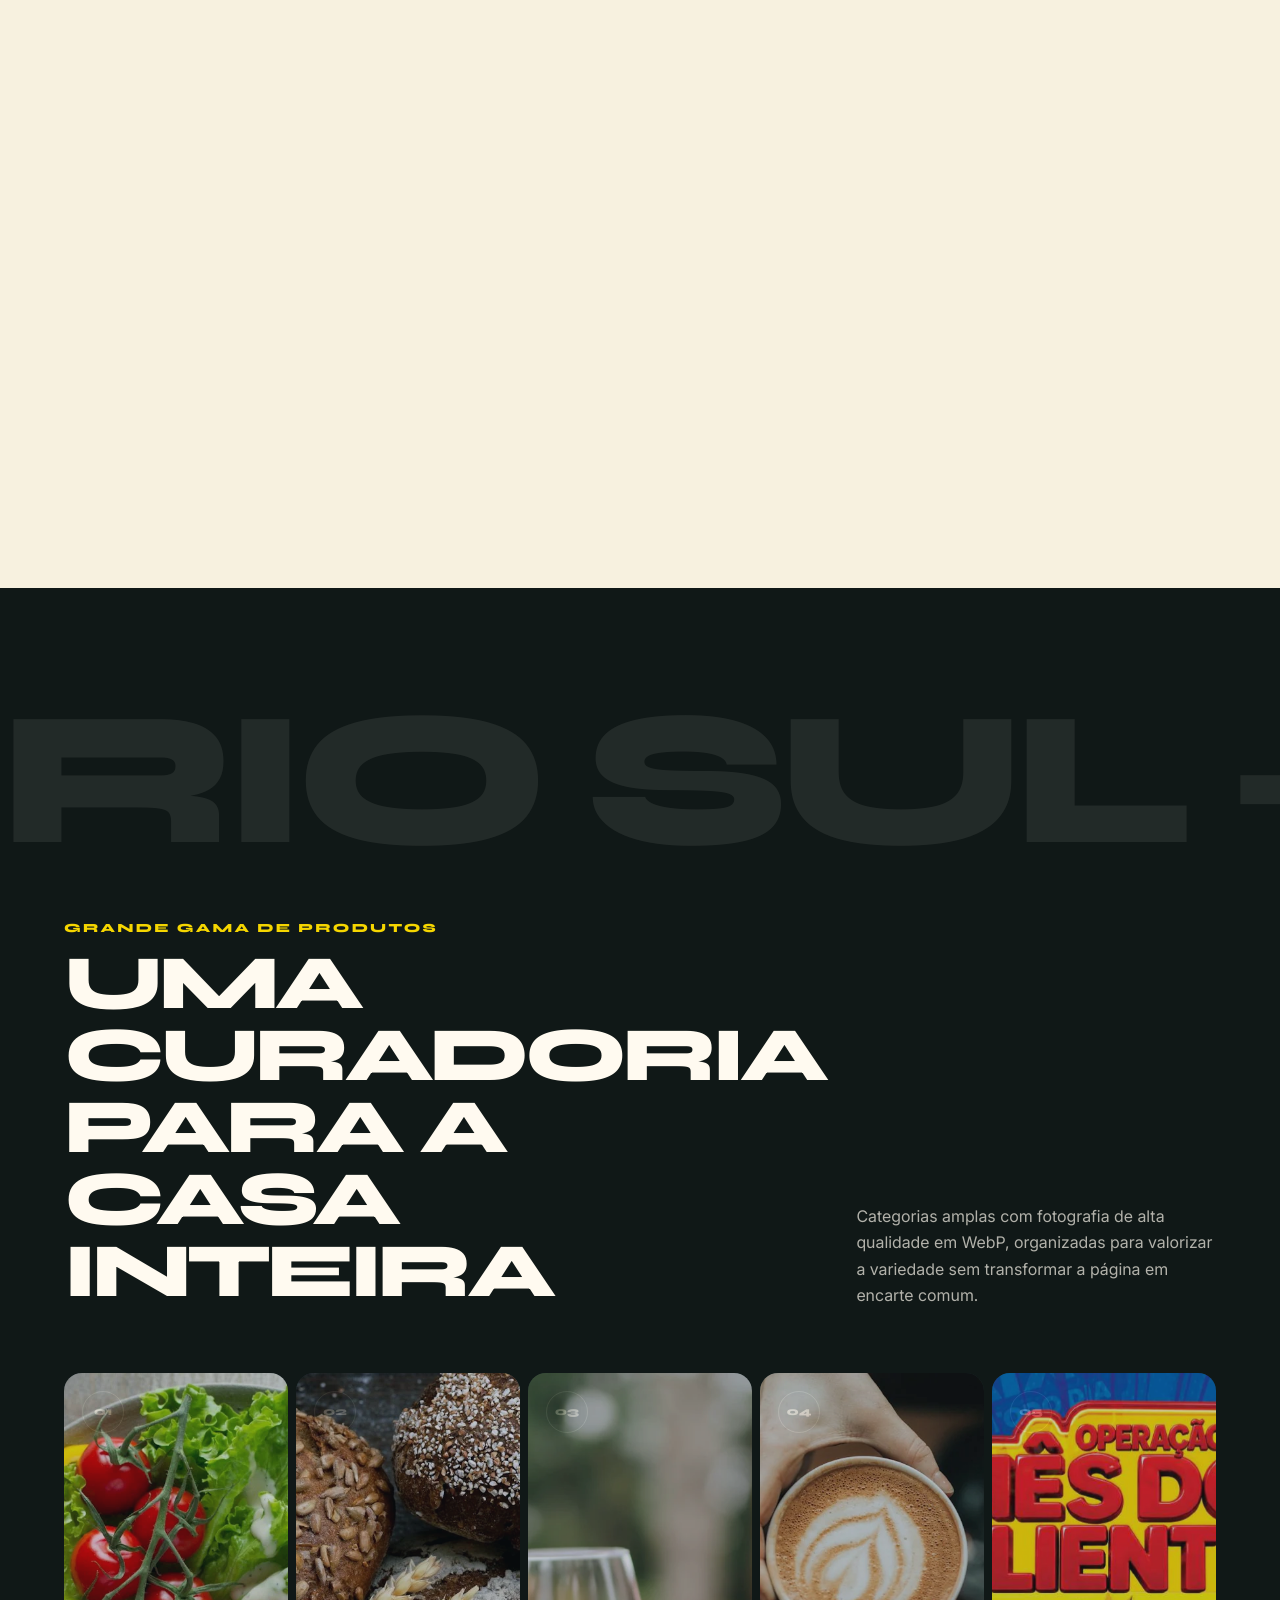
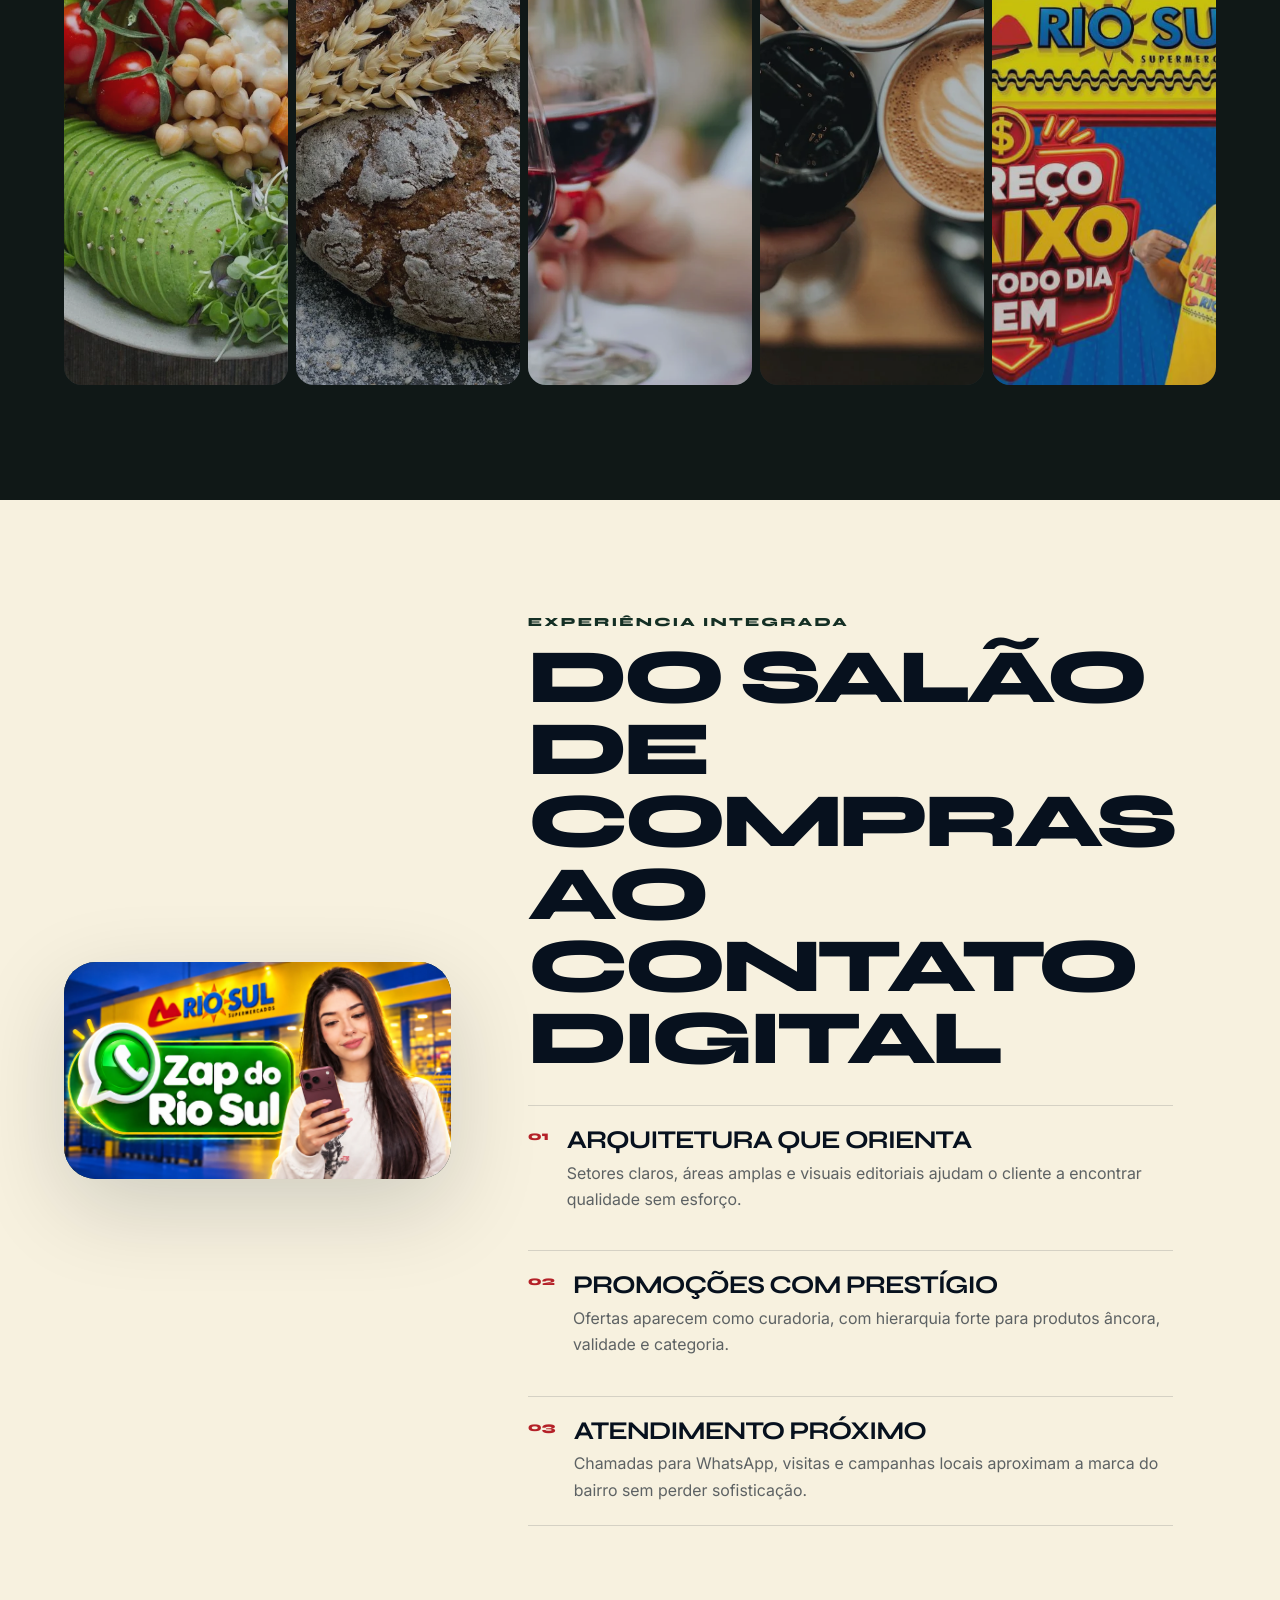
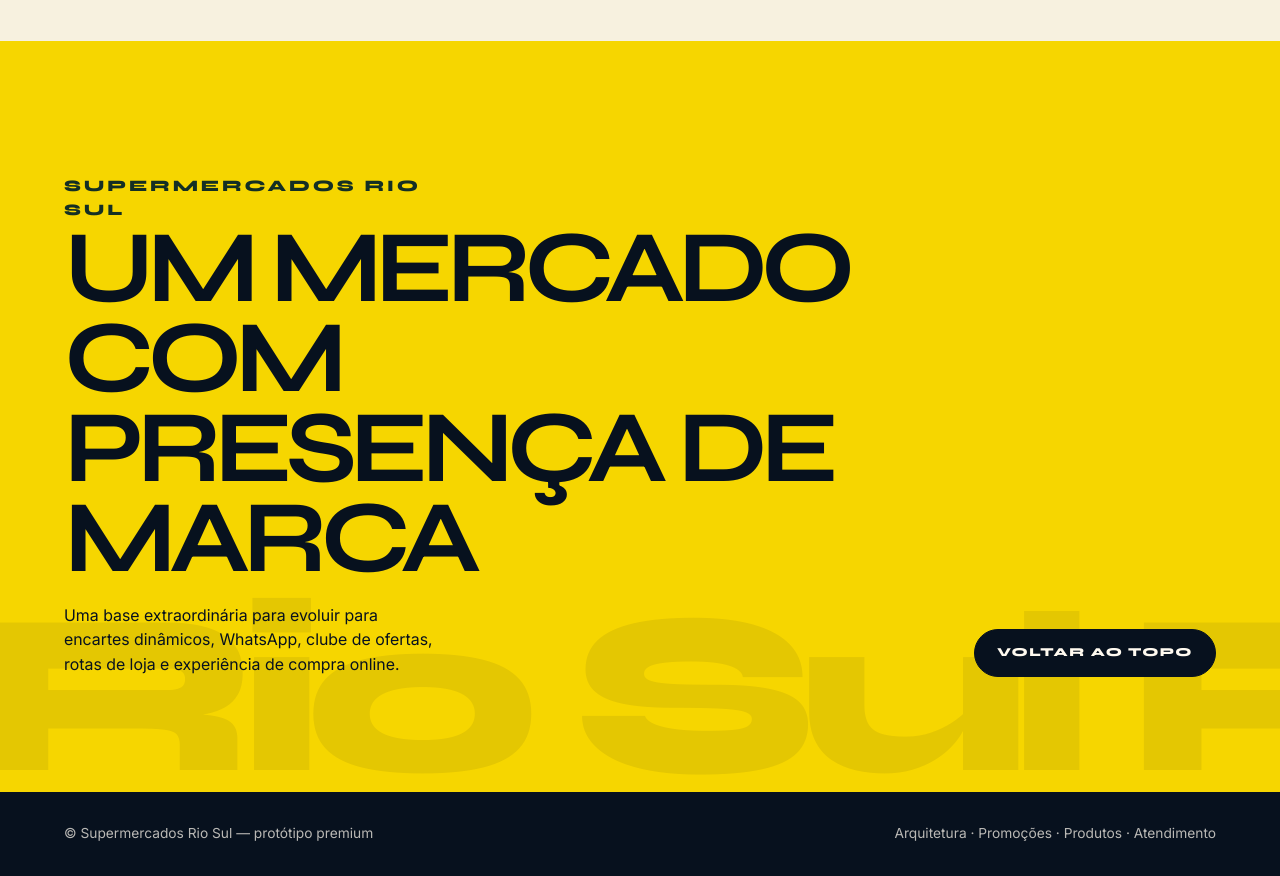
==== commit 6ca1f634: "Use a lighter black overlay on the hero" ====
--- a/index.html
+++ b/index.html
@@ -228,7 +228,7 @@
       align-items: end;
       overflow: visible;
       background:
-        linear-gradient(90deg, rgba(247,241,223,0.86) 0%, rgba(247,241,223,0.50) 38%, rgba(247,241,223,0.10) 70%),
+        linear-gradient(90deg, rgba(0,0,0,0.55) 0%, rgba(0,0,0,0.30) 38%, rgba(0,0,0,0.08) 70%),
         url("assets/hero-rio-sul-fachada.webp") center / cover no-repeat;
     }
     .hero::before {
@@ -236,7 +236,7 @@
       position: absolute;
       inset: 0;
       z-index: -1;
-      background: radial-gradient(circle at 72% 48%, rgba(246,214,0,0.26), transparent 33%), linear-gradient(180deg, transparent 55%, var(--paper) 100%);
+      background: linear-gradient(180deg, transparent 55%, rgba(0,0,0,0.35) 100%);
       pointer-events: none;
     }
     .hero-text-block {
@@ -247,6 +247,10 @@
       transition: opacity 0.7s var(--ease) 0.1s, transform 0.7s var(--ease) 0.1s;
     }
     .hero-text-block.show { opacity: 1; transform: translateY(0); }
+    .hero .eyebrow { color: var(--sun); }
+    .hero-heading-top,
+    .hero-extraordinary,
+    .hero-subtitle-mobile { text-shadow: 0 2px 12px rgba(0,0,0,0.45); }
     .eyebrow {
       display: inline-flex;
       align-items: center;
@@ -276,7 +280,7 @@
     .hero-extraordinary {
       font-family: Syne, sans-serif;
       font-weight: 800;
-      color: var(--ink);
+      color: var(--white);
       text-transform: uppercase;
       letter-spacing: -0.055em;
       line-height: 0.9;
@@ -291,7 +295,7 @@
     .hero-subtitle-desktop {
       max-width: 330px;
       margin: 0 0 0.5em;
-      color: rgba(7, 17, 30, 0.72);
+      color: rgba(255,255,255,0.90);
       font-family: Syne, sans-serif;
       font-size: clamp(11px, 0.95vw, 15px);
       font-weight: 700;
@@ -303,7 +307,7 @@
       display: none;
       max-width: 340px;
       margin: 18px 0 0;
-      color: rgba(7, 17, 30, 0.72);
+      color: rgba(255,255,255,0.90);
       font-family: Syne, sans-serif;
       font-size: clamp(13px, 3vw, 16px);
       font-weight: 700;
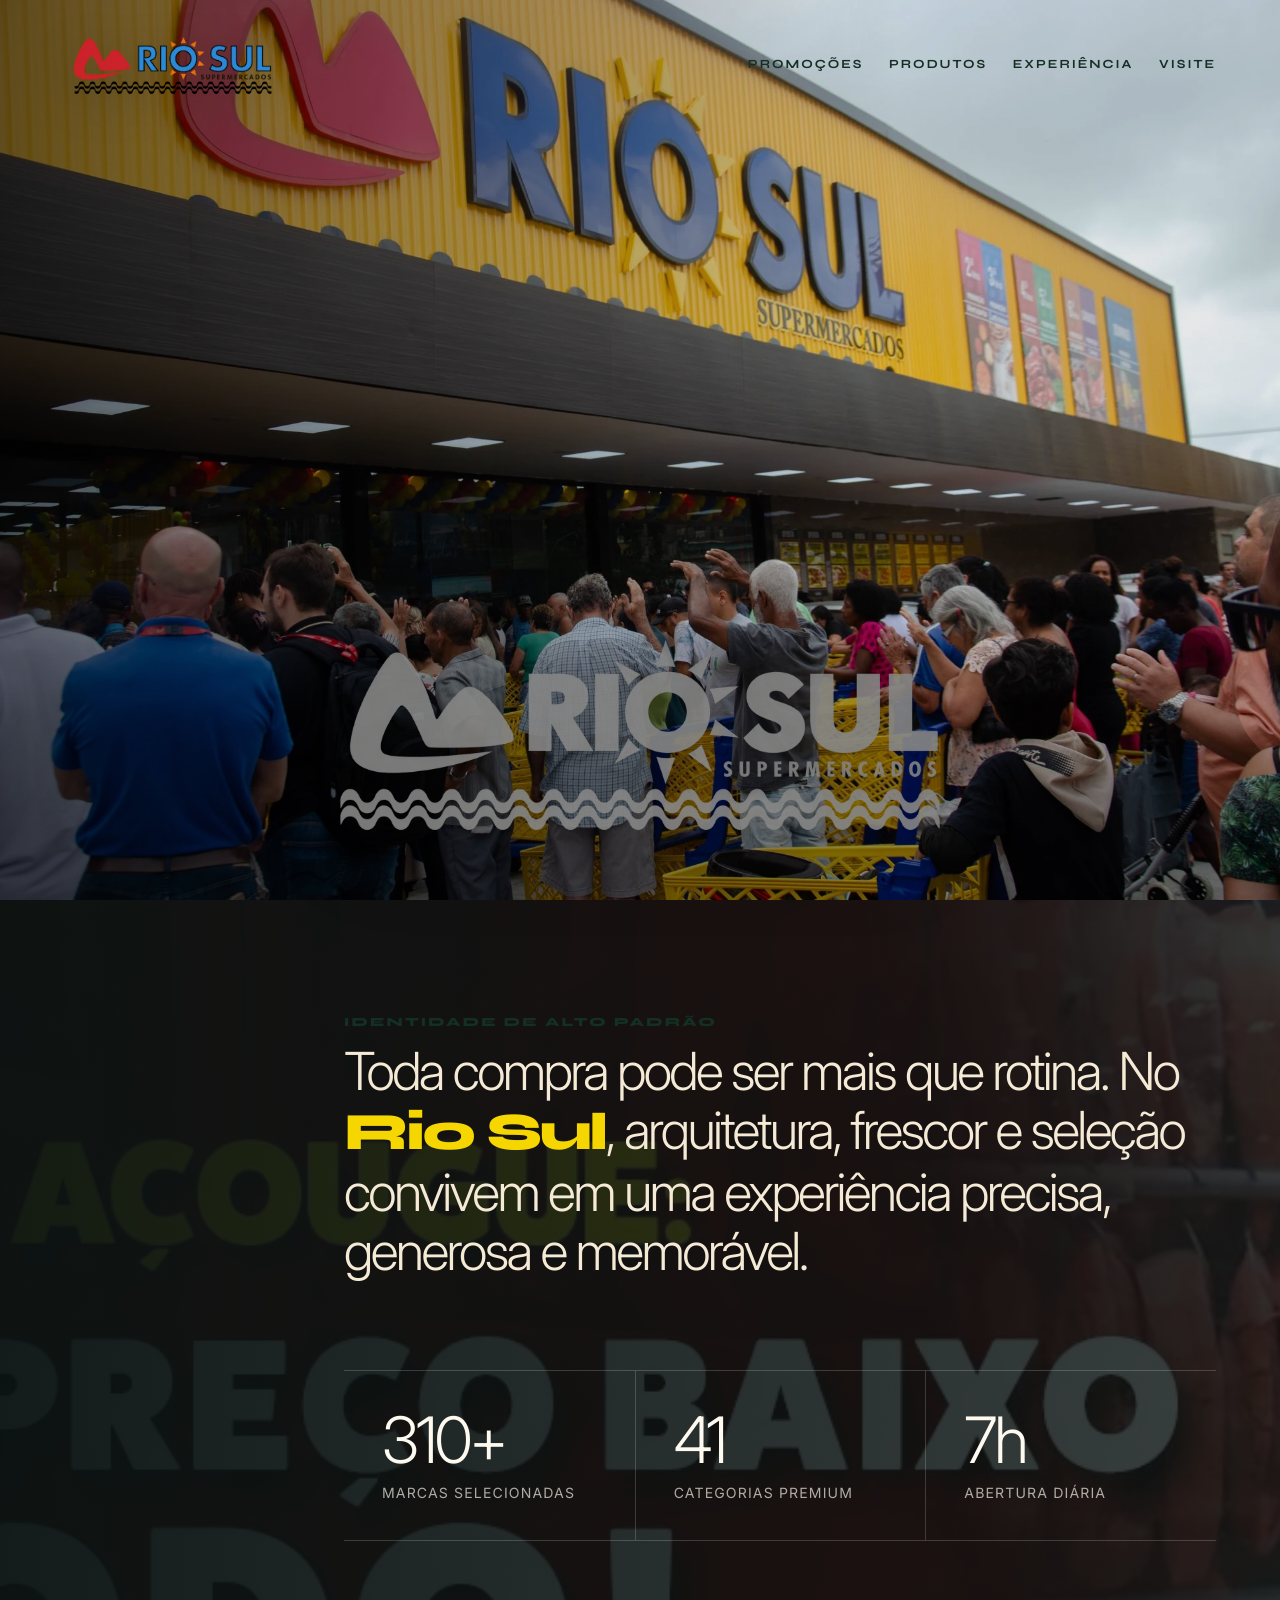
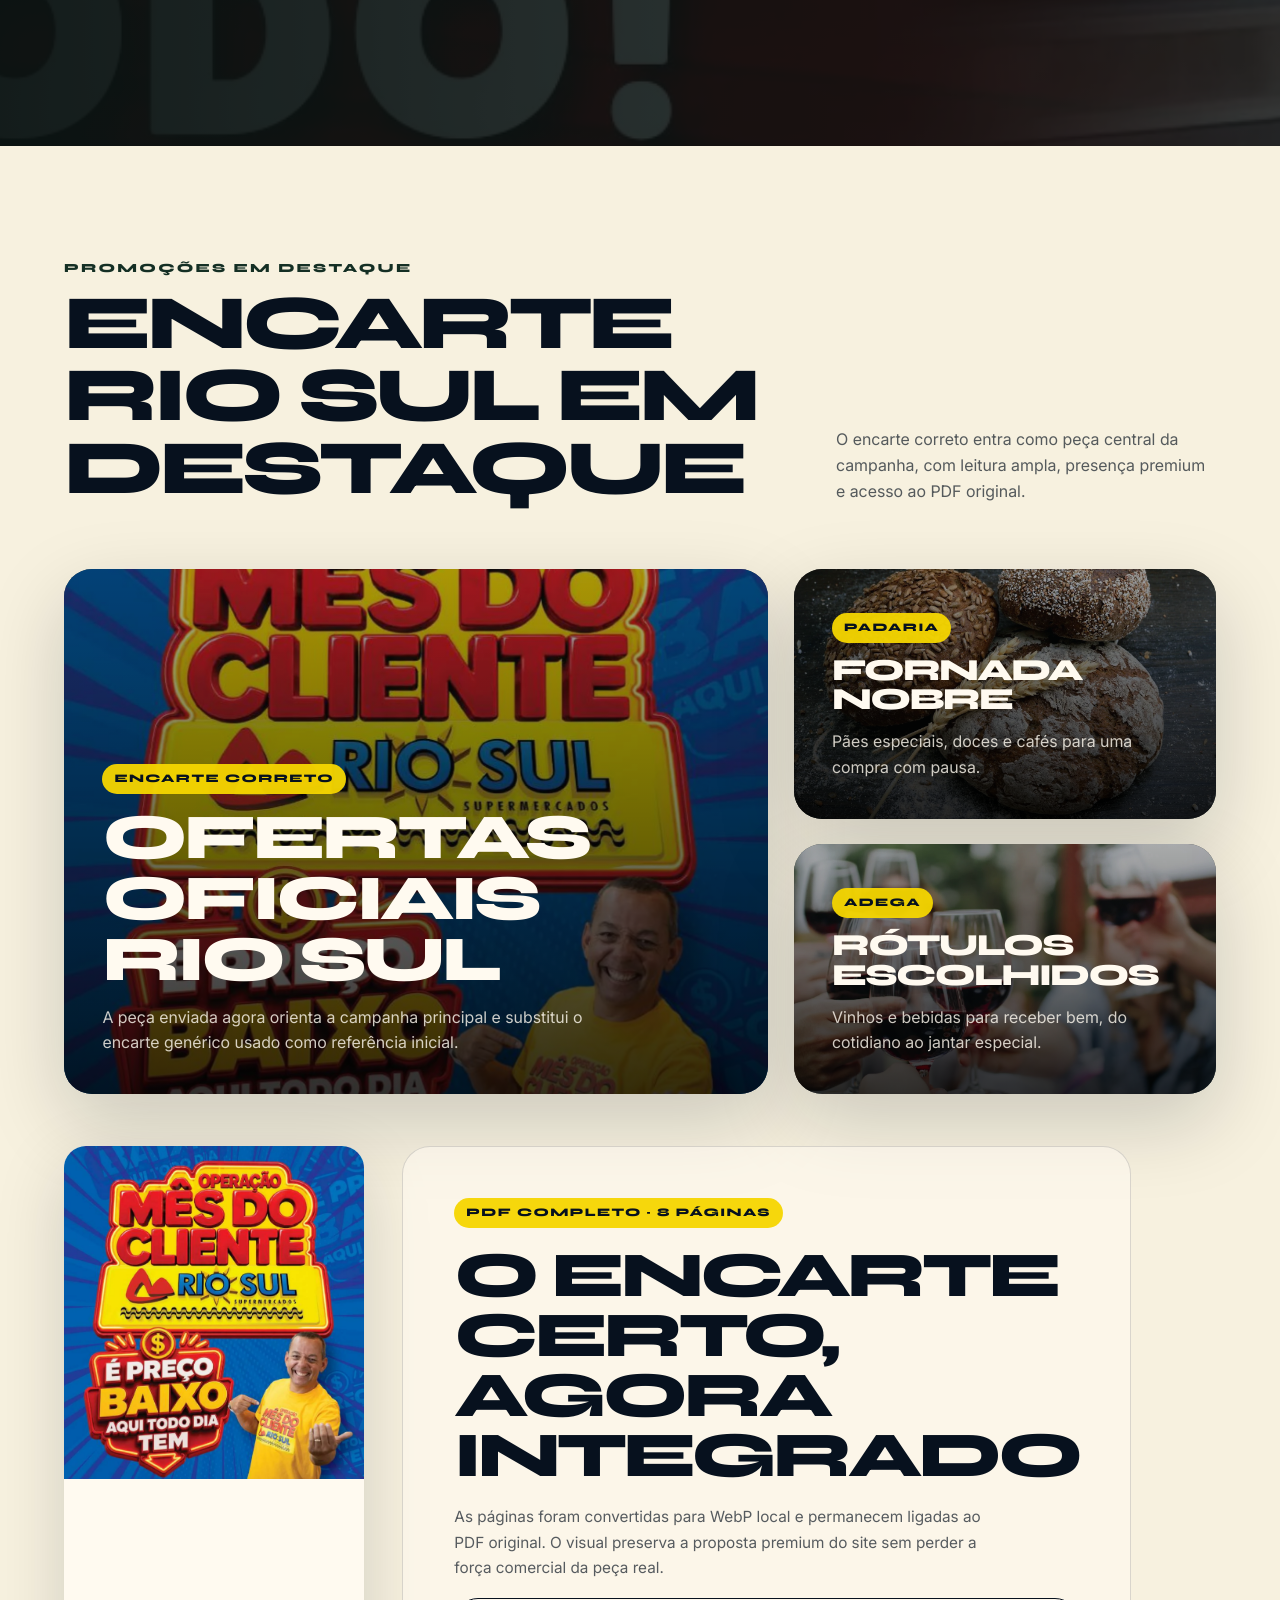
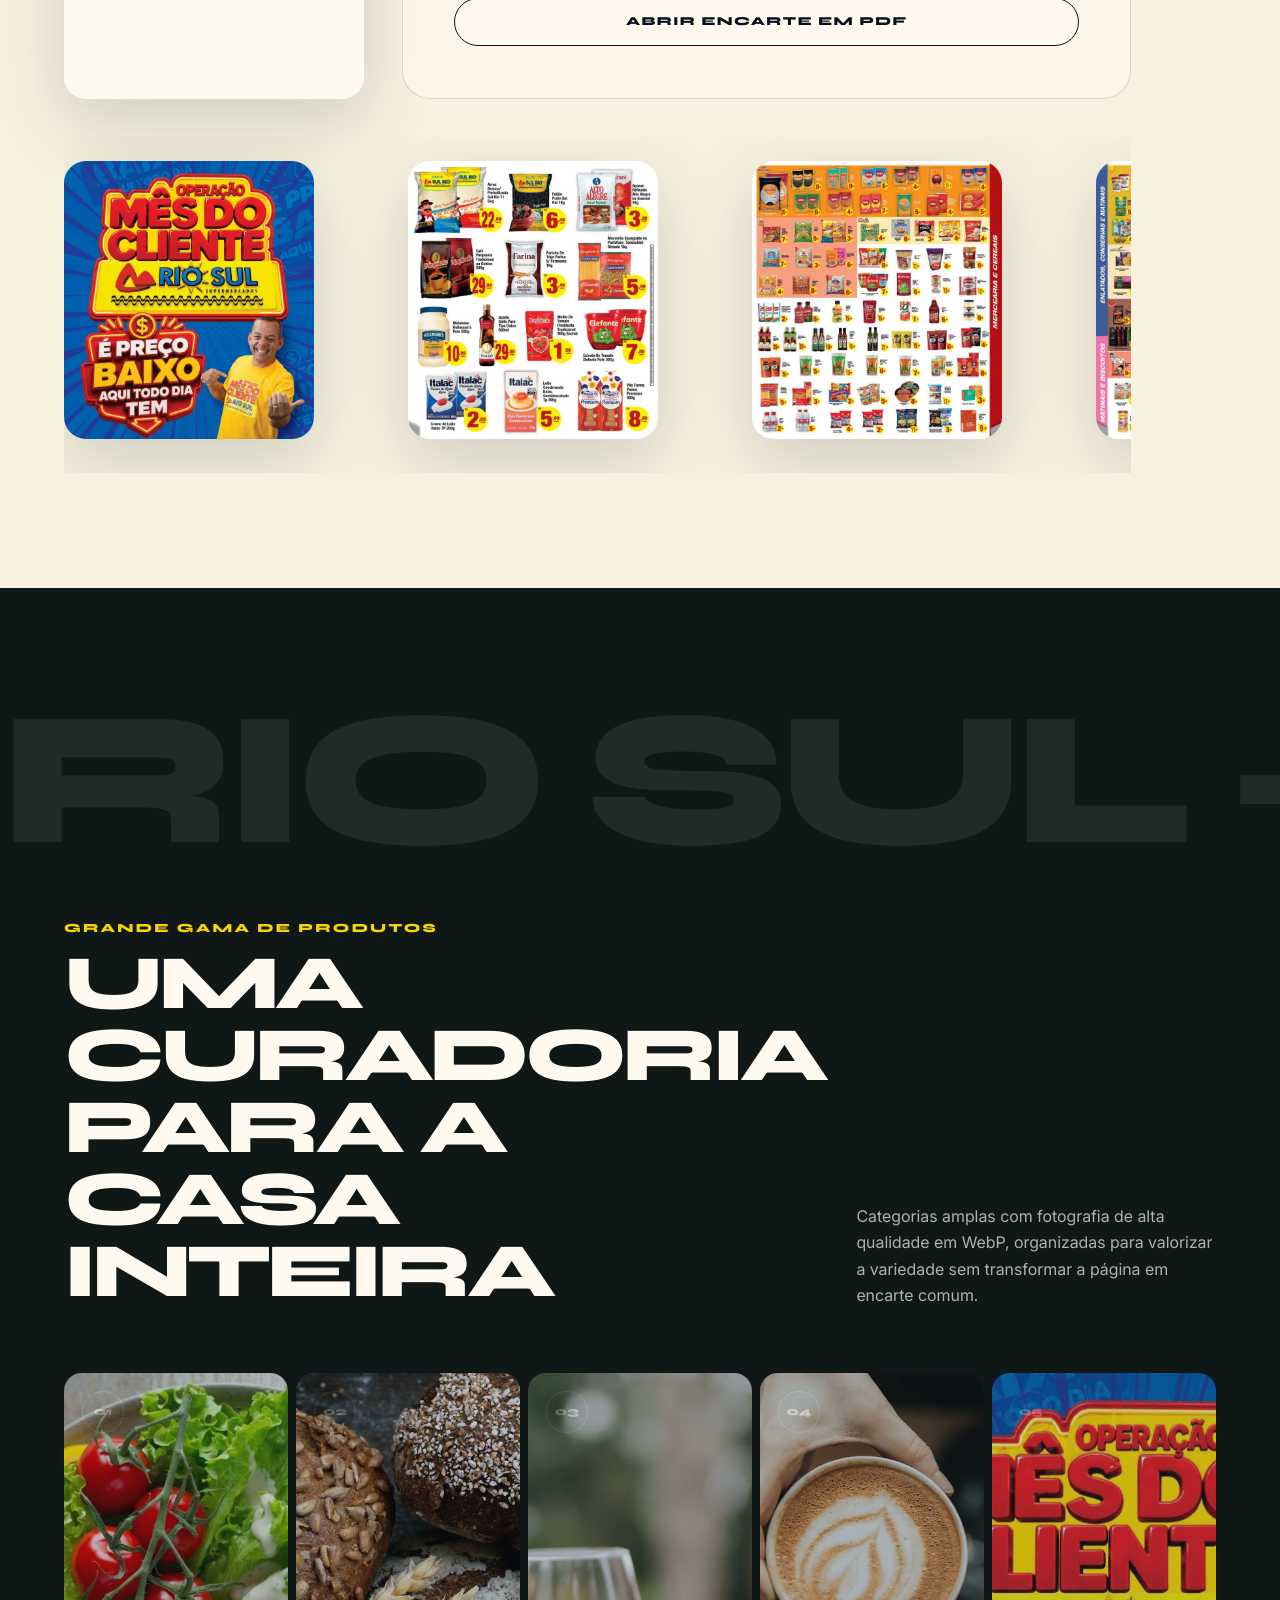
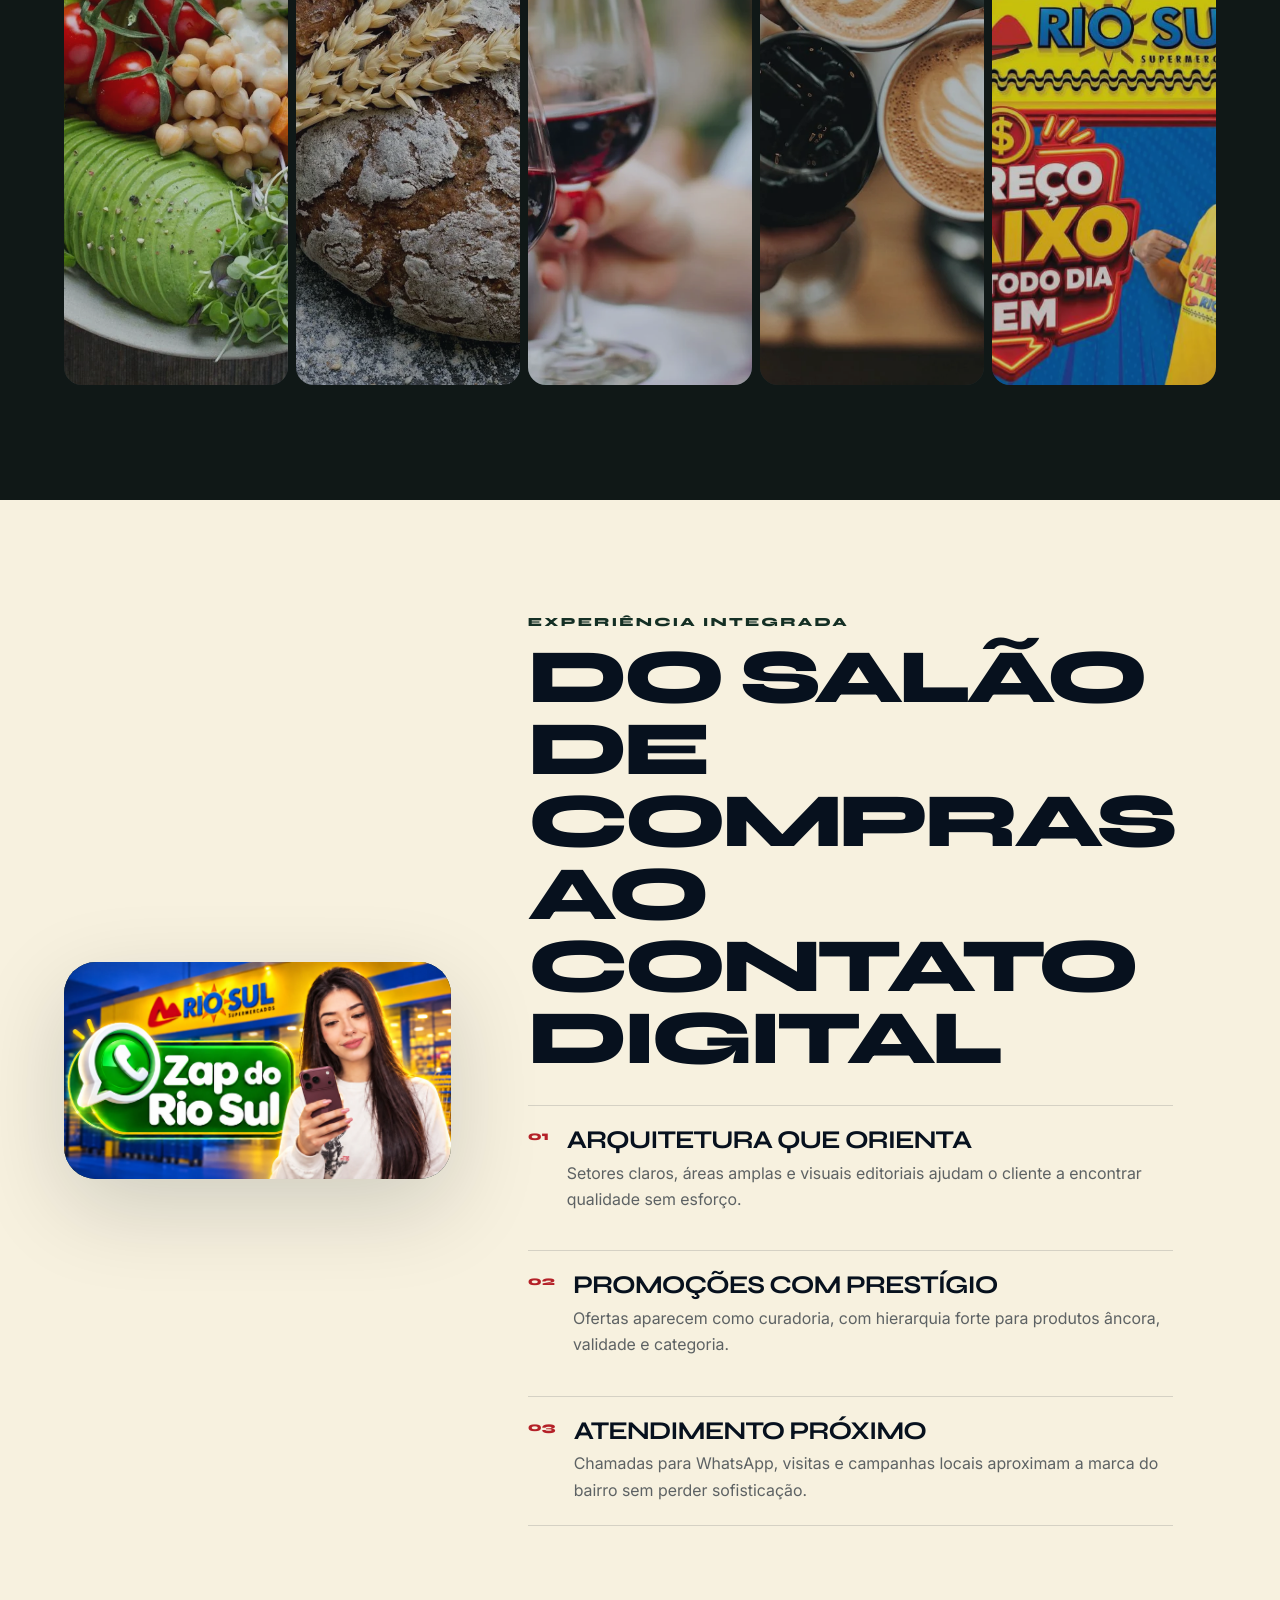
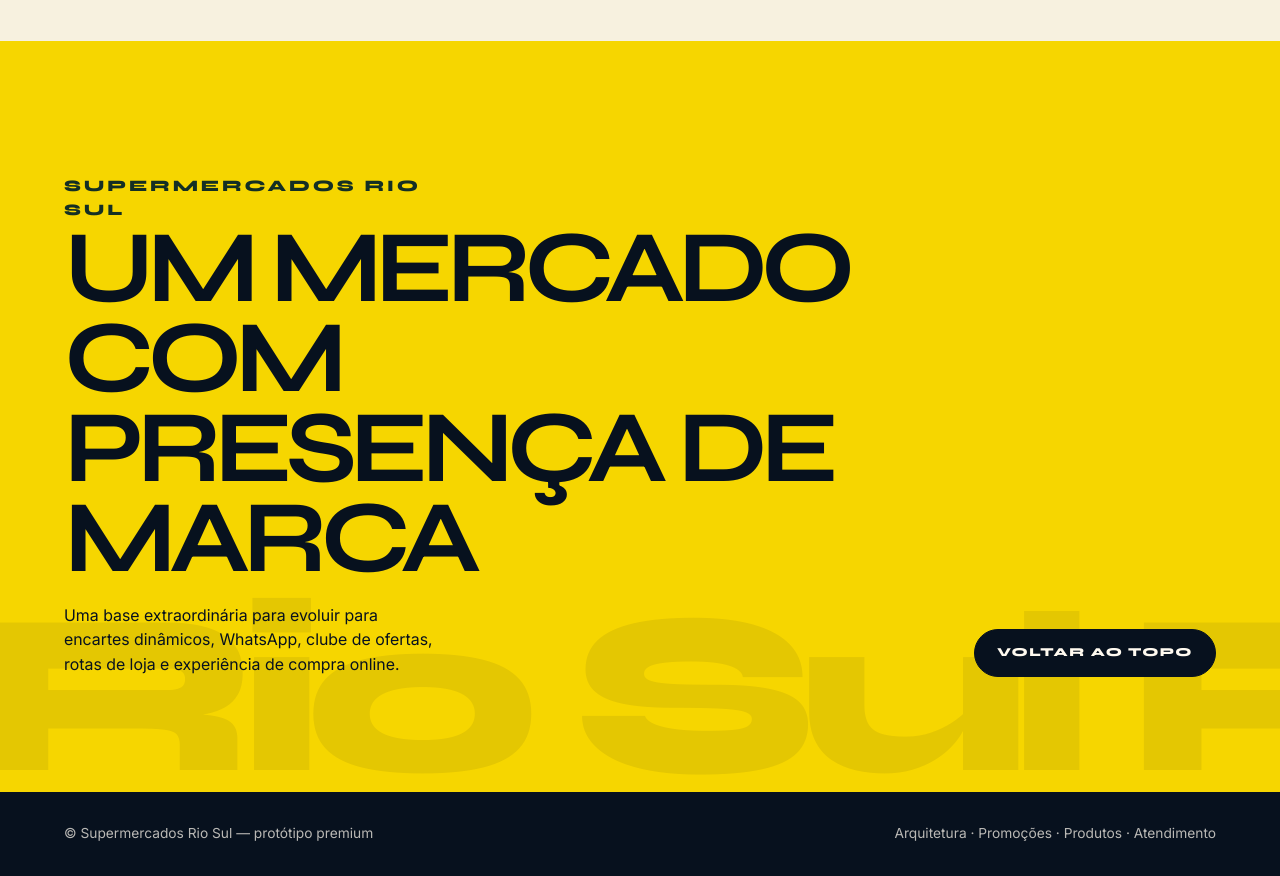
==== commit 85f97321: "Use transparent color logo in header" ====
--- a/index.html
+++ b/index.html
@@ -5,7 +5,7 @@
   <meta name="viewport" content="width=device-width, initial-scale=1">
   <title>Supermercados Rio Sul — Experiência Premium</title>
   <meta name="description" content="Supermercados Rio Sul em uma experiência digital premium, com arquitetura imersiva, promoções editoriais e seleção ampla de produtos.">
-  <link rel="preload" as="image" href="assets/rio-sul-logo.webp">
+  <link rel="preload" as="image" href="assets/rio-sul-logo-header.png">
   <link rel="preload" as="image" href="assets/hero-rio-sul-fachada.webp">
   <style>
     @import url('https://fonts.googleapis.com/css2?family=Inter:wght@300;400;500;600;700&family=Syne:wght@400;700;800;900&display=swap');
@@ -134,15 +134,9 @@
       color: inherit;
     }
     .brand-emblem {
-      width: clamp(112px, 14vw, 190px);
+      width: clamp(150px, 17vw, 230px);
       height: auto;
       filter: drop-shadow(0 10px 22px rgba(0,0,0,0.20));
-    }
-    .brand-word {
-      font-family: Syne, sans-serif;
-      font-size: clamp(16px, 1.4vw, 20px);
-      font-weight: 800;
-      letter-spacing: -0.03em;
     }
     .nav-links {
       display: flex;
@@ -855,8 +849,7 @@
 
     @media (max-width: 767px) {
       :root { --side: 20px; }
-      .brand-emblem { width: 118px; }
-      .brand-word { display: none; }
+      .brand-emblem { width: 150px; }
       .hero { background-position: 61% center; }
       .hero-text-block { padding-top: 96px; }
       .hero-own-the { font-size: 8.2vw; }
@@ -902,8 +895,7 @@
 
   <header class="site-nav" id="siteNav">
     <a class="brand-mark" href="#top" aria-label="Supermercados Rio Sul — início">
-      <img class="brand-emblem" src="assets/rio-sul-logo.webp" width="2172" height="724" alt="Logotipo Supermercados Rio Sul">
-      <span class="brand-word">Supermercados</span>
+      <img class="brand-emblem" src="assets/rio-sul-logo-header.png" width="2172" height="724" alt="Logotipo Supermercados Rio Sul">
     </a>
     <nav class="nav-links" aria-label="Navegação principal">
       <a href="#promocoes">Promoções</a>
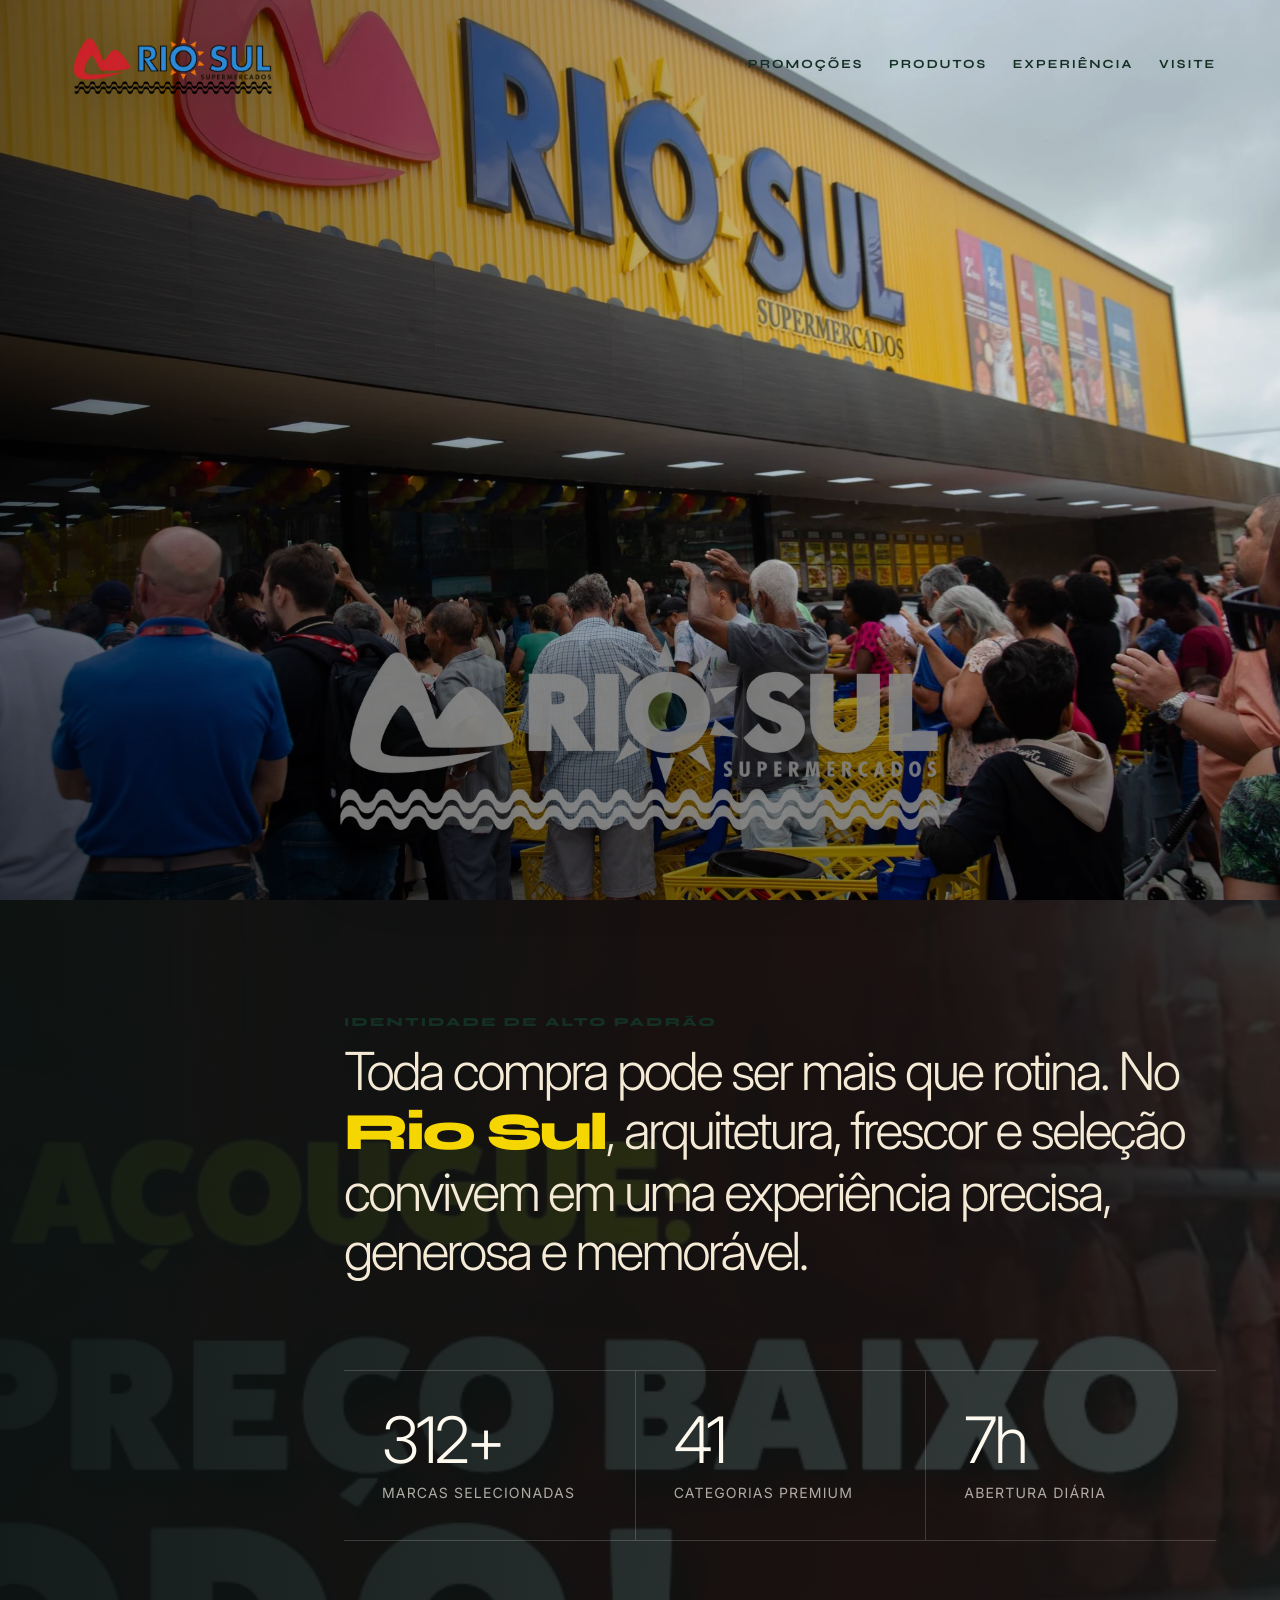
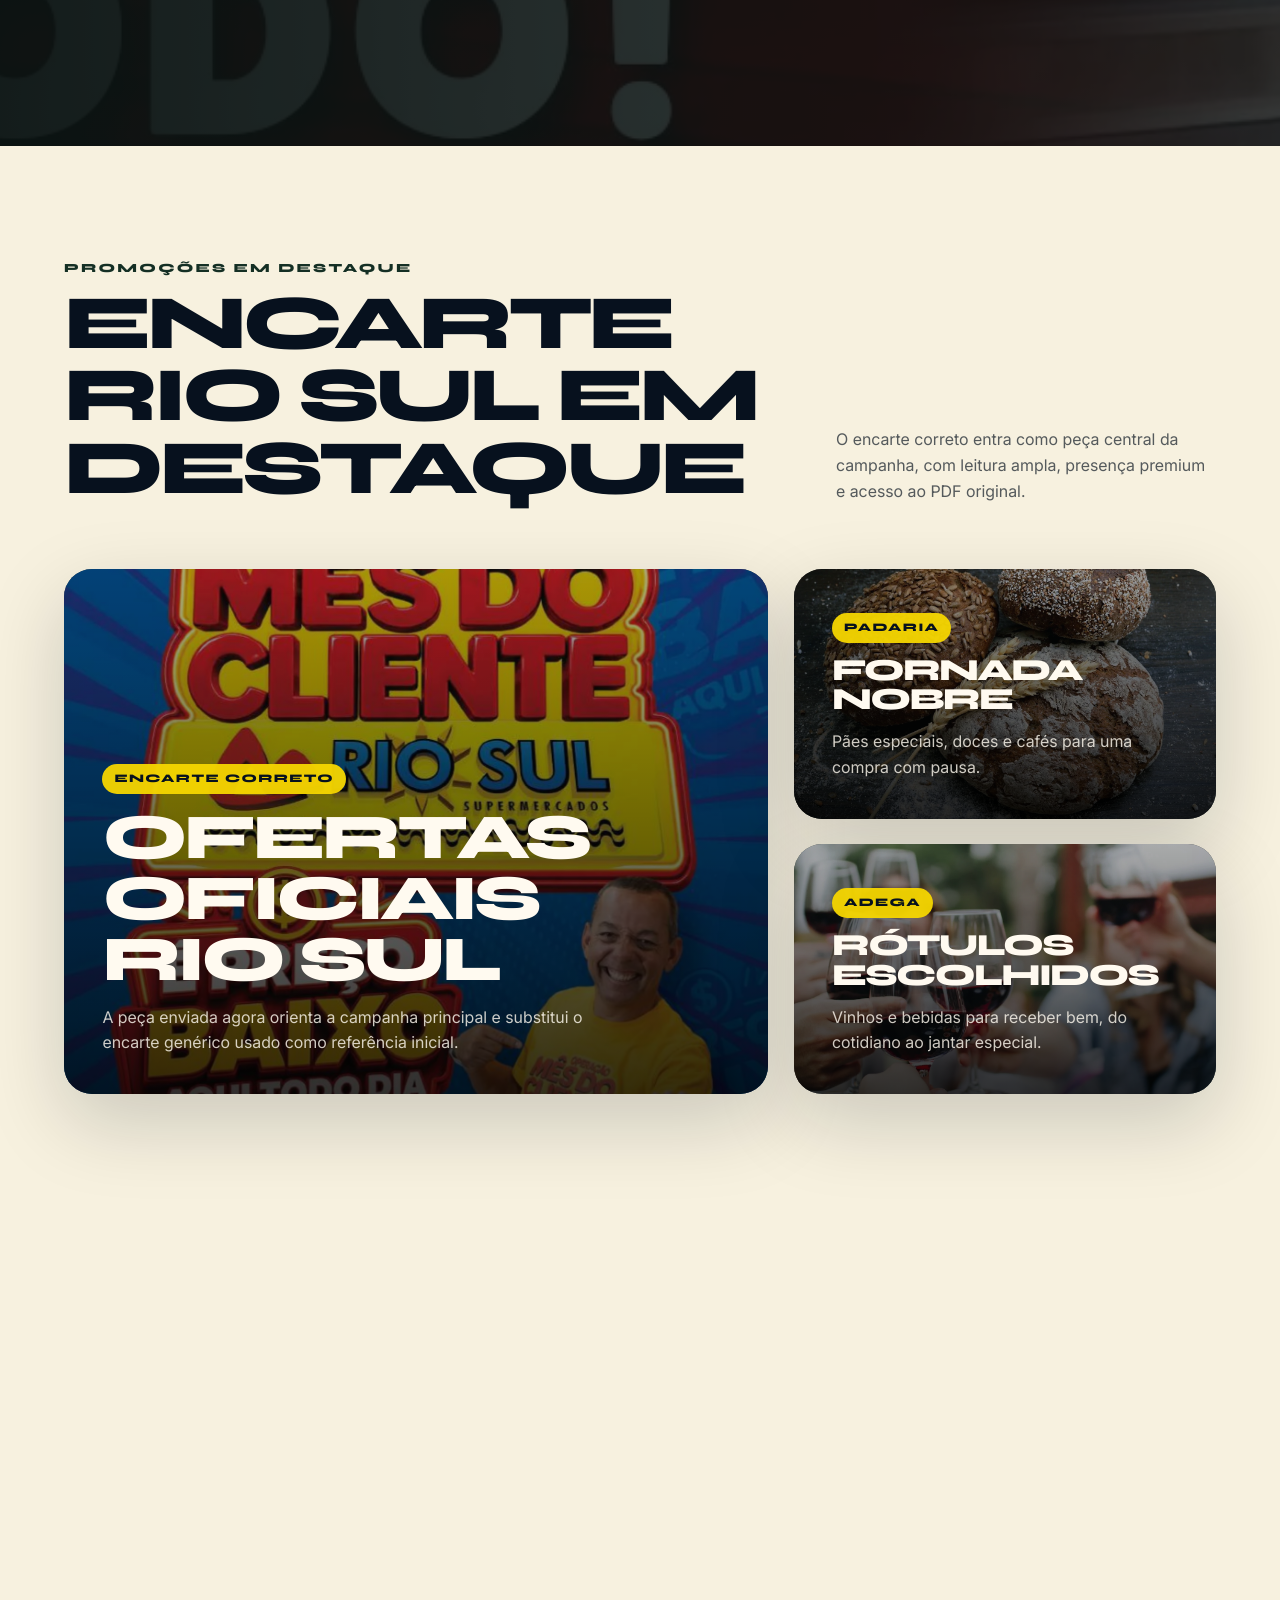
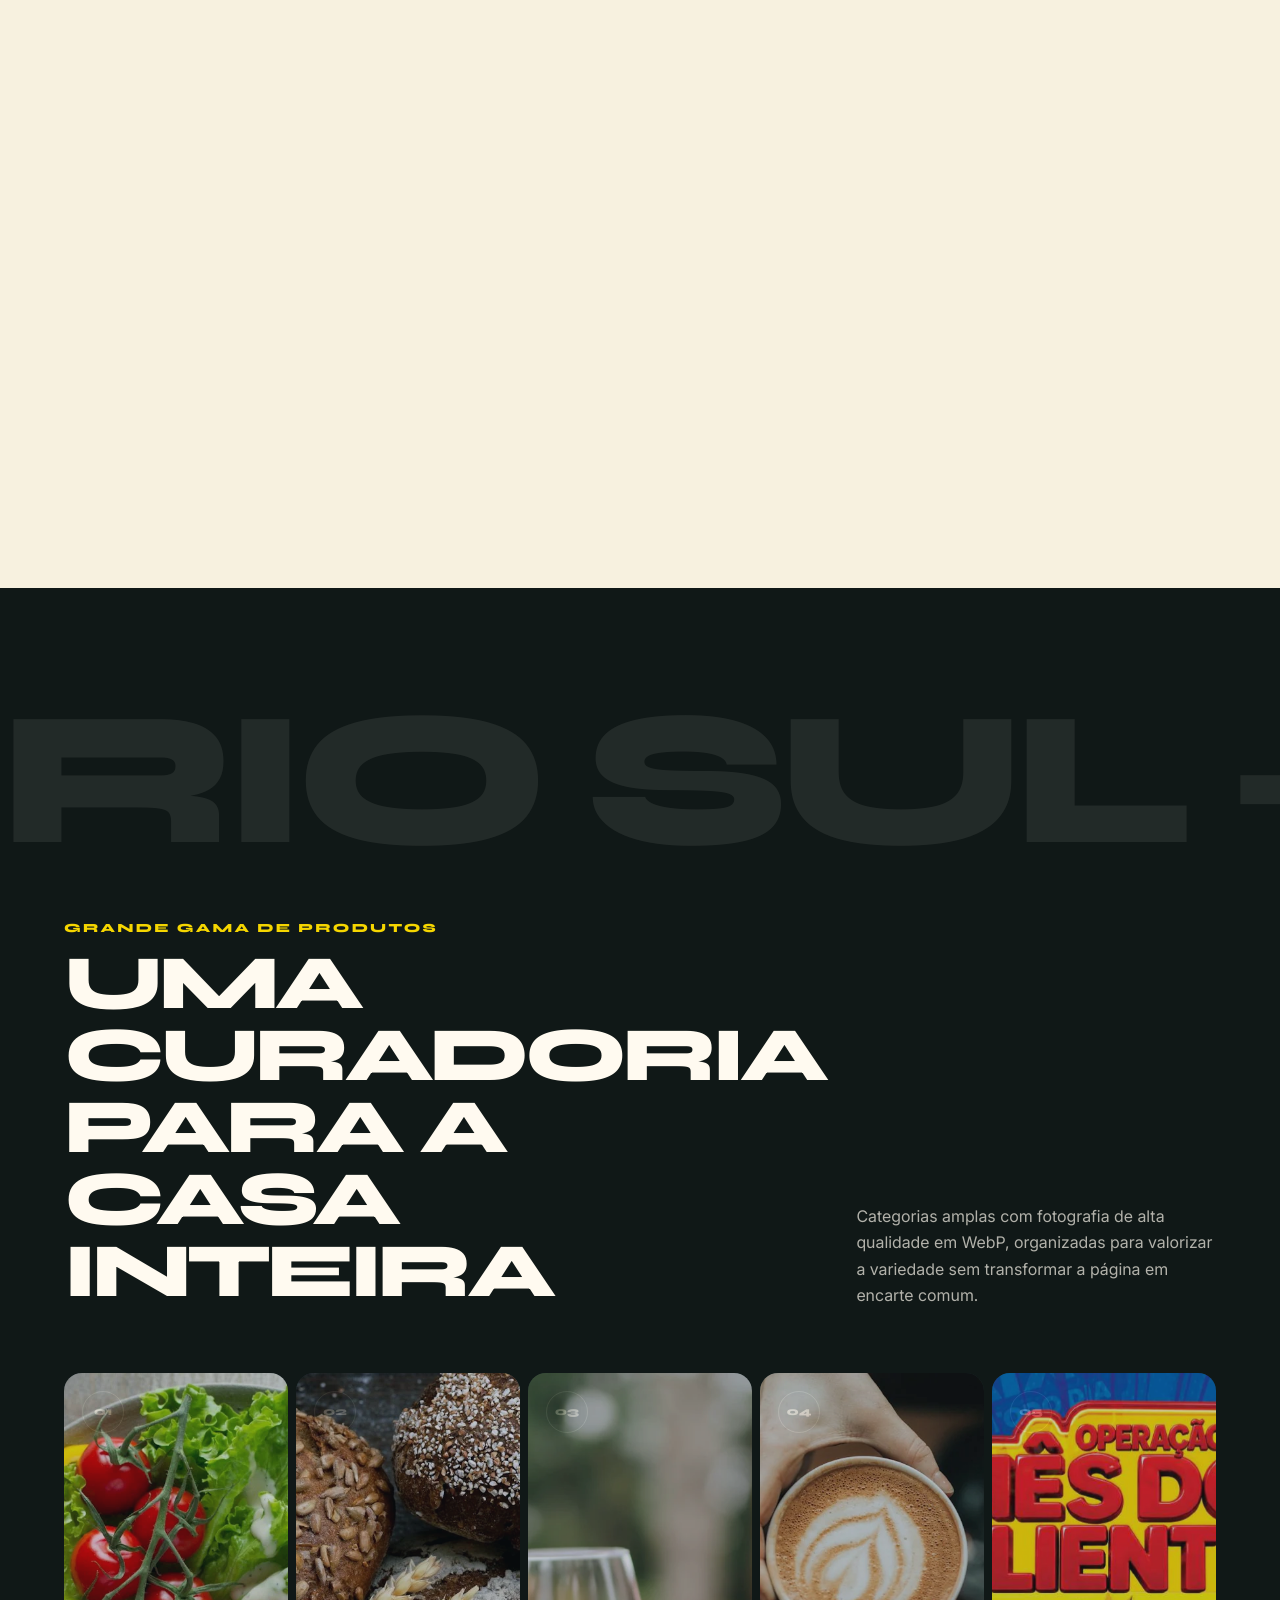
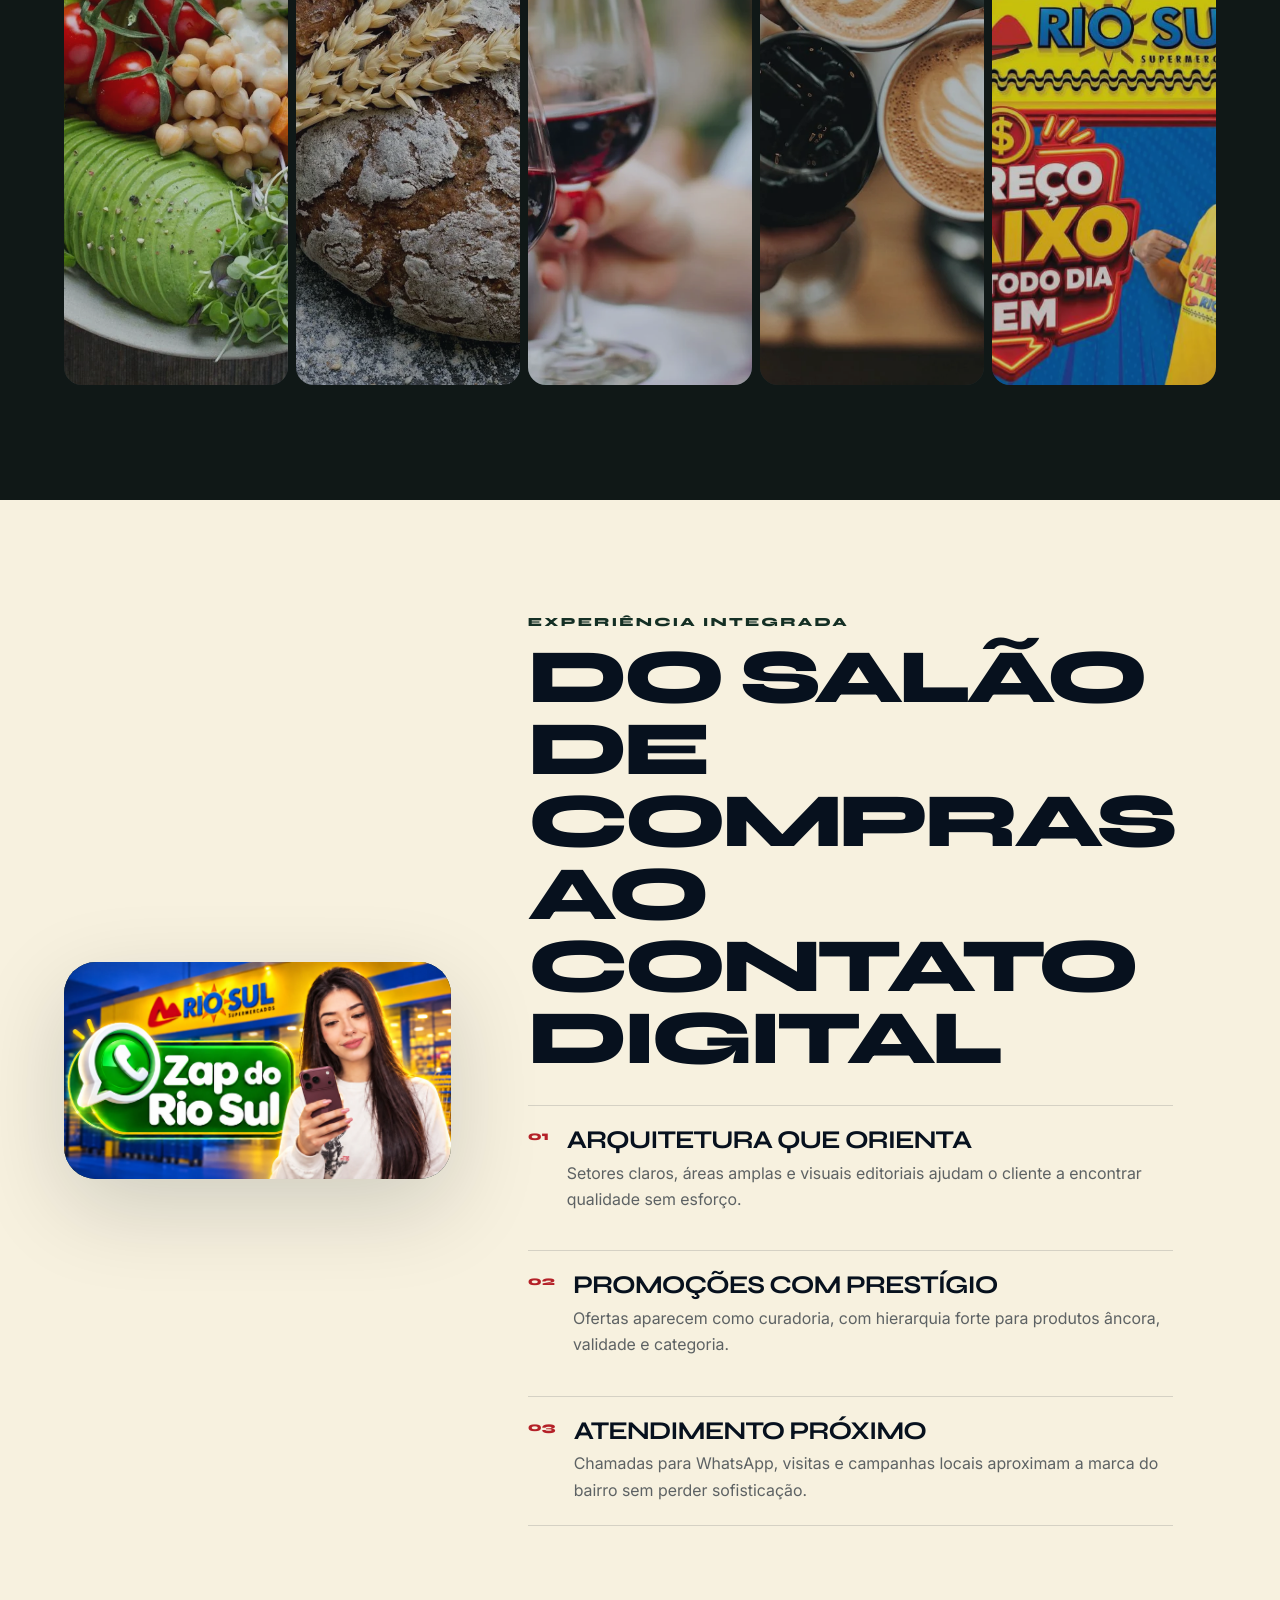
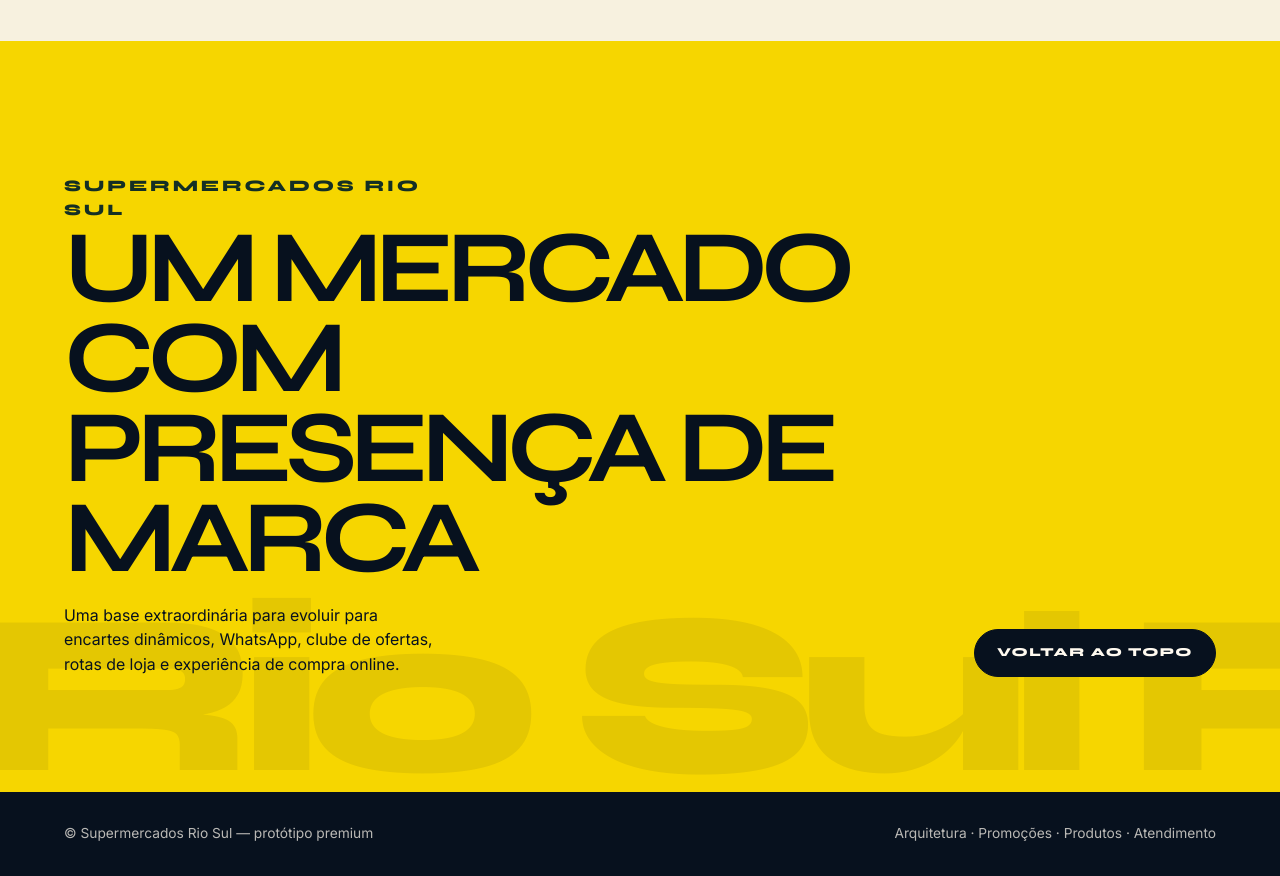
==== commit 0cd08afc: "Add Rio Sul favicon" ====
--- a/index.html
+++ b/index.html
@@ -3,6 +3,8 @@
 <head>
   <meta charset="utf-8">
   <meta name="viewport" content="width=device-width, initial-scale=1">
+  <link rel="icon" type="image/png" href="assets/rio-sul-favicon.png">
+  <link rel="apple-touch-icon" href="assets/rio-sul-favicon.png">
   <title>Supermercados Rio Sul — Experiência Premium</title>
   <meta name="description" content="Supermercados Rio Sul em uma experiência digital premium, com arquitetura imersiva, promoções editoriais e seleção ampla de produtos.">
   <link rel="preload" as="image" href="assets/rio-sul-logo-header.png">
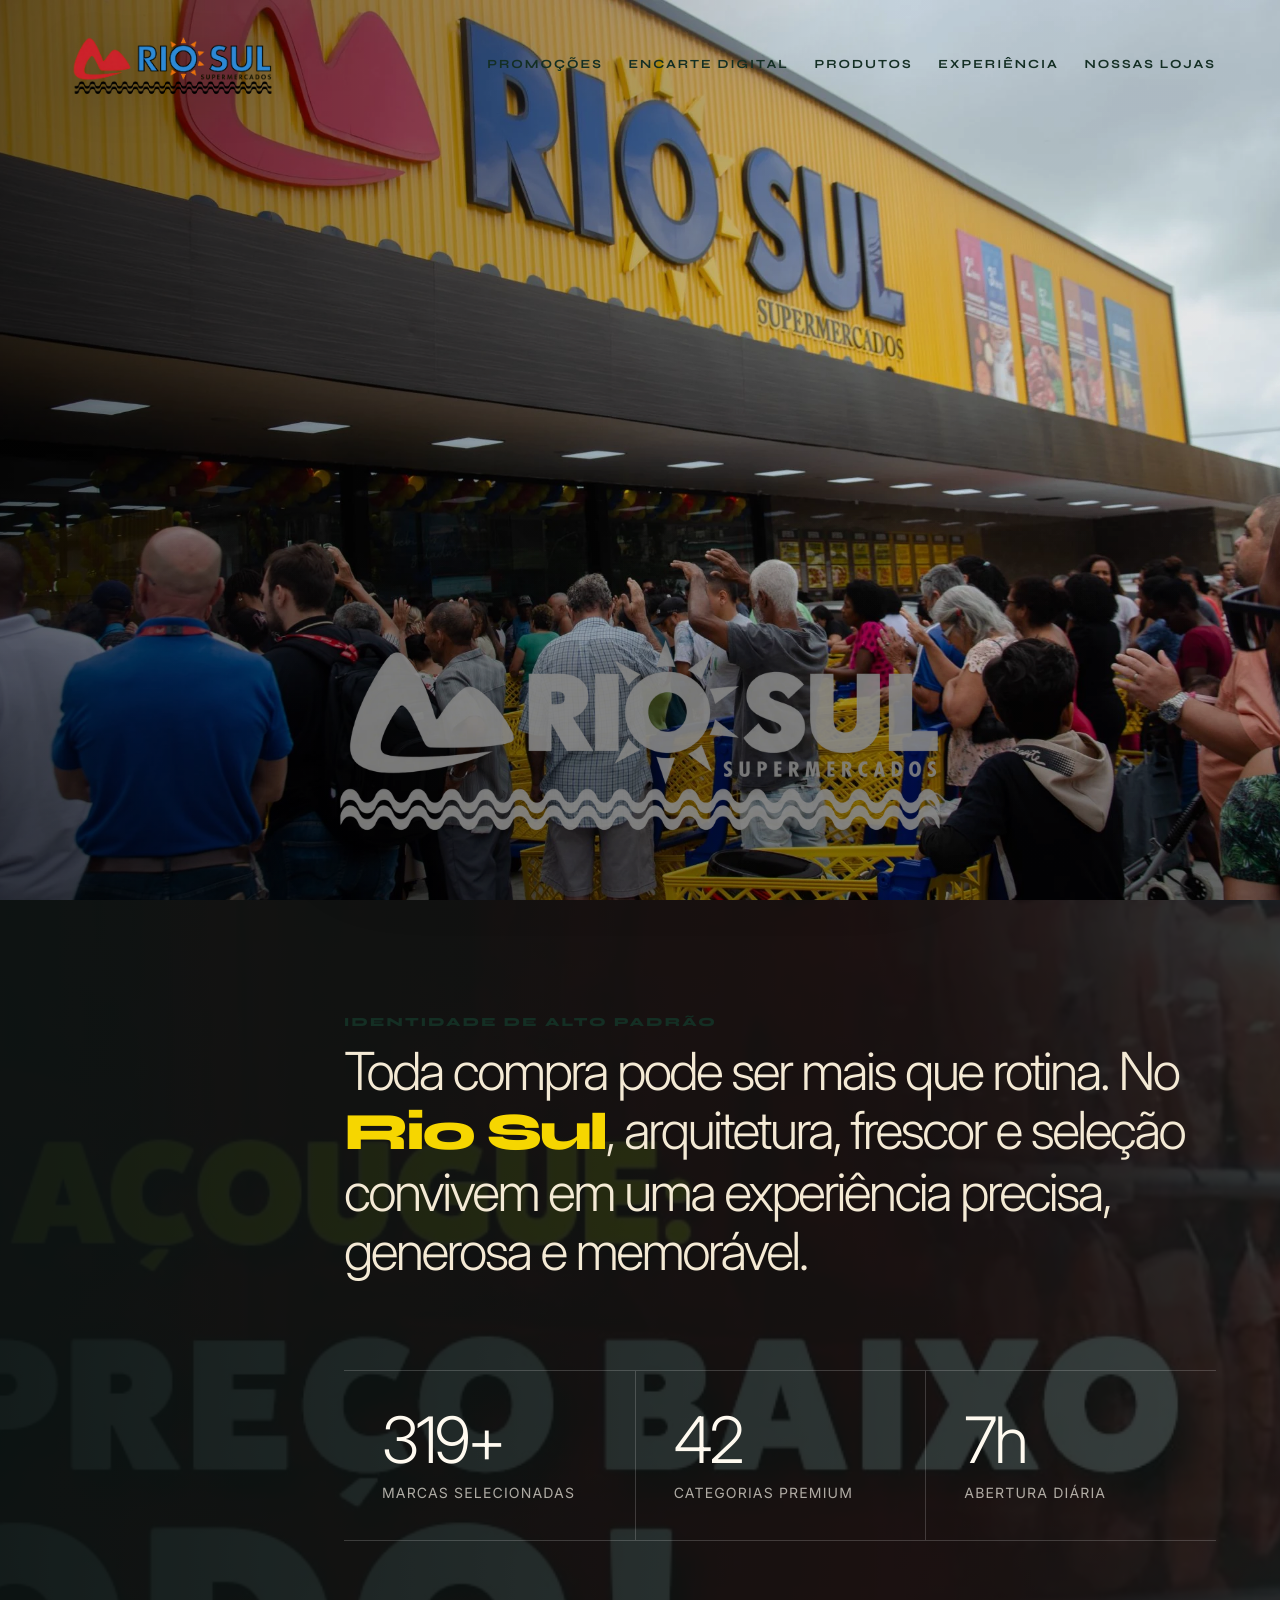
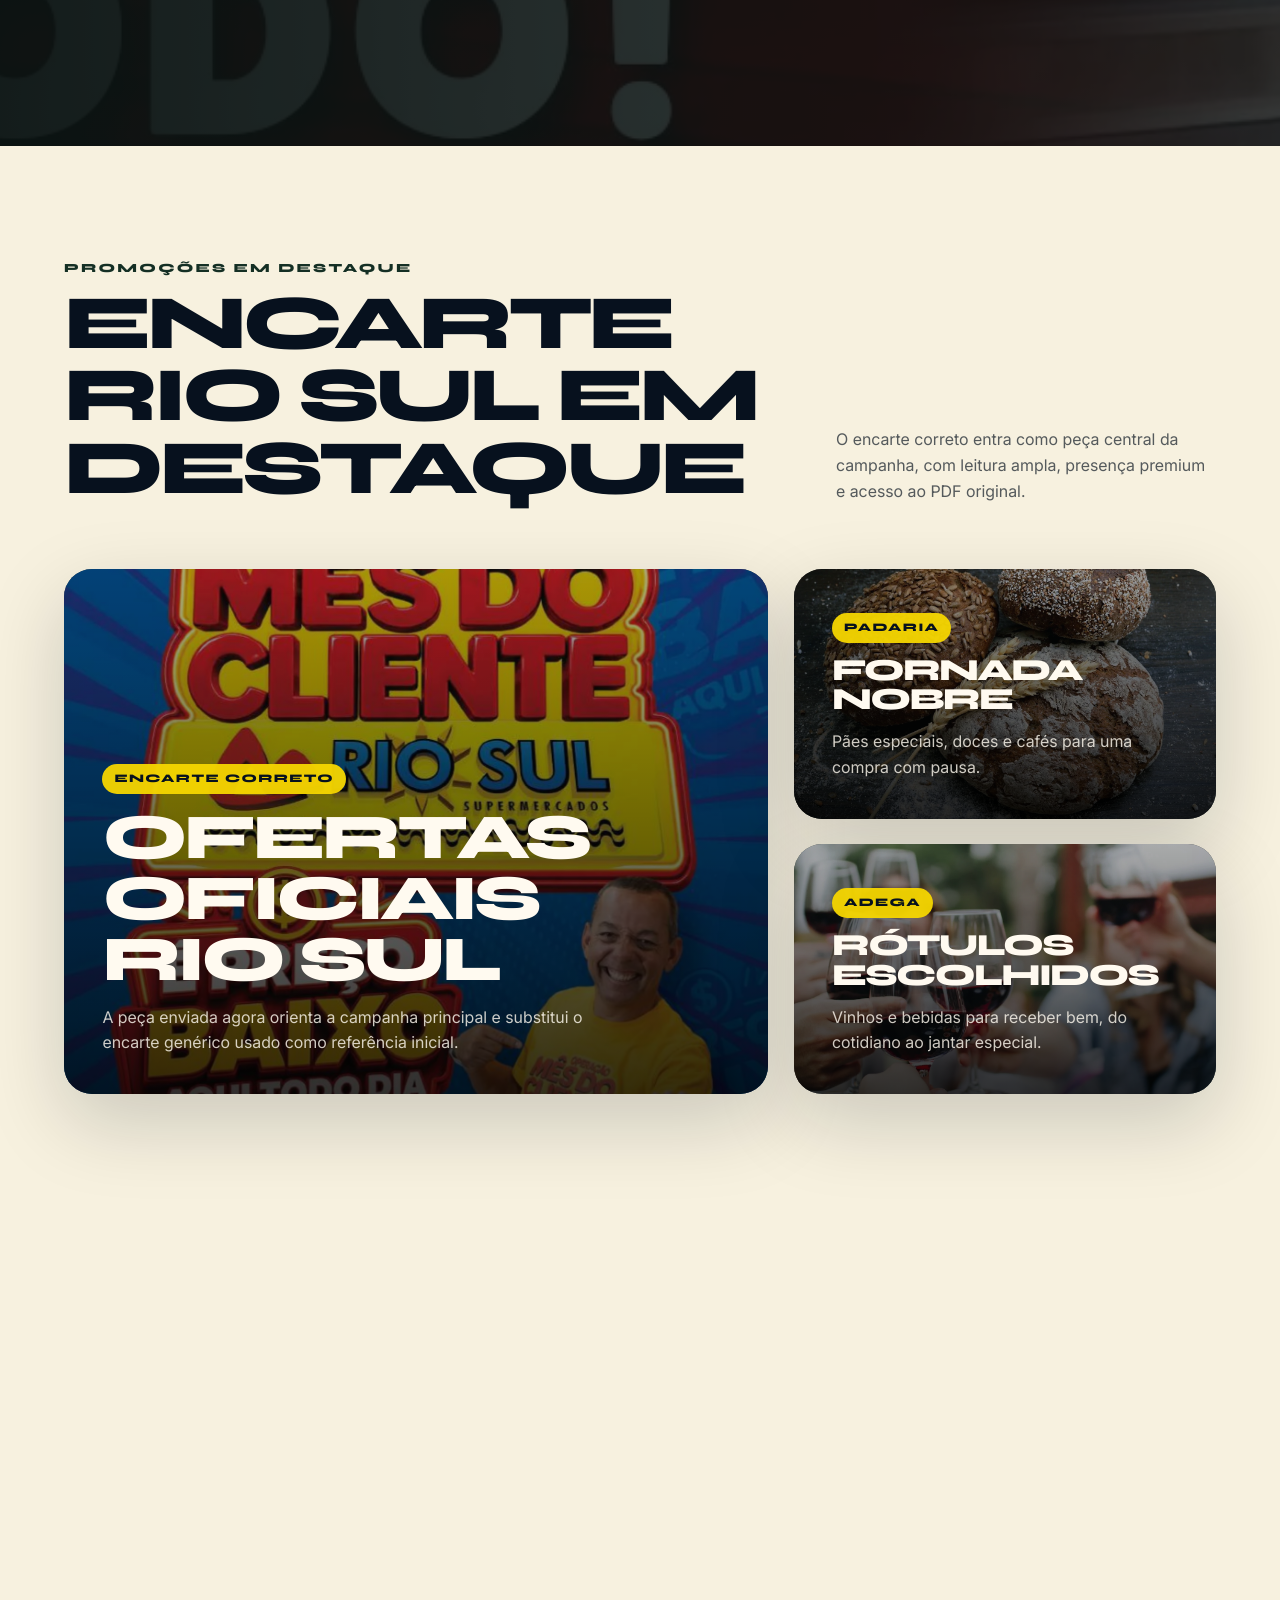
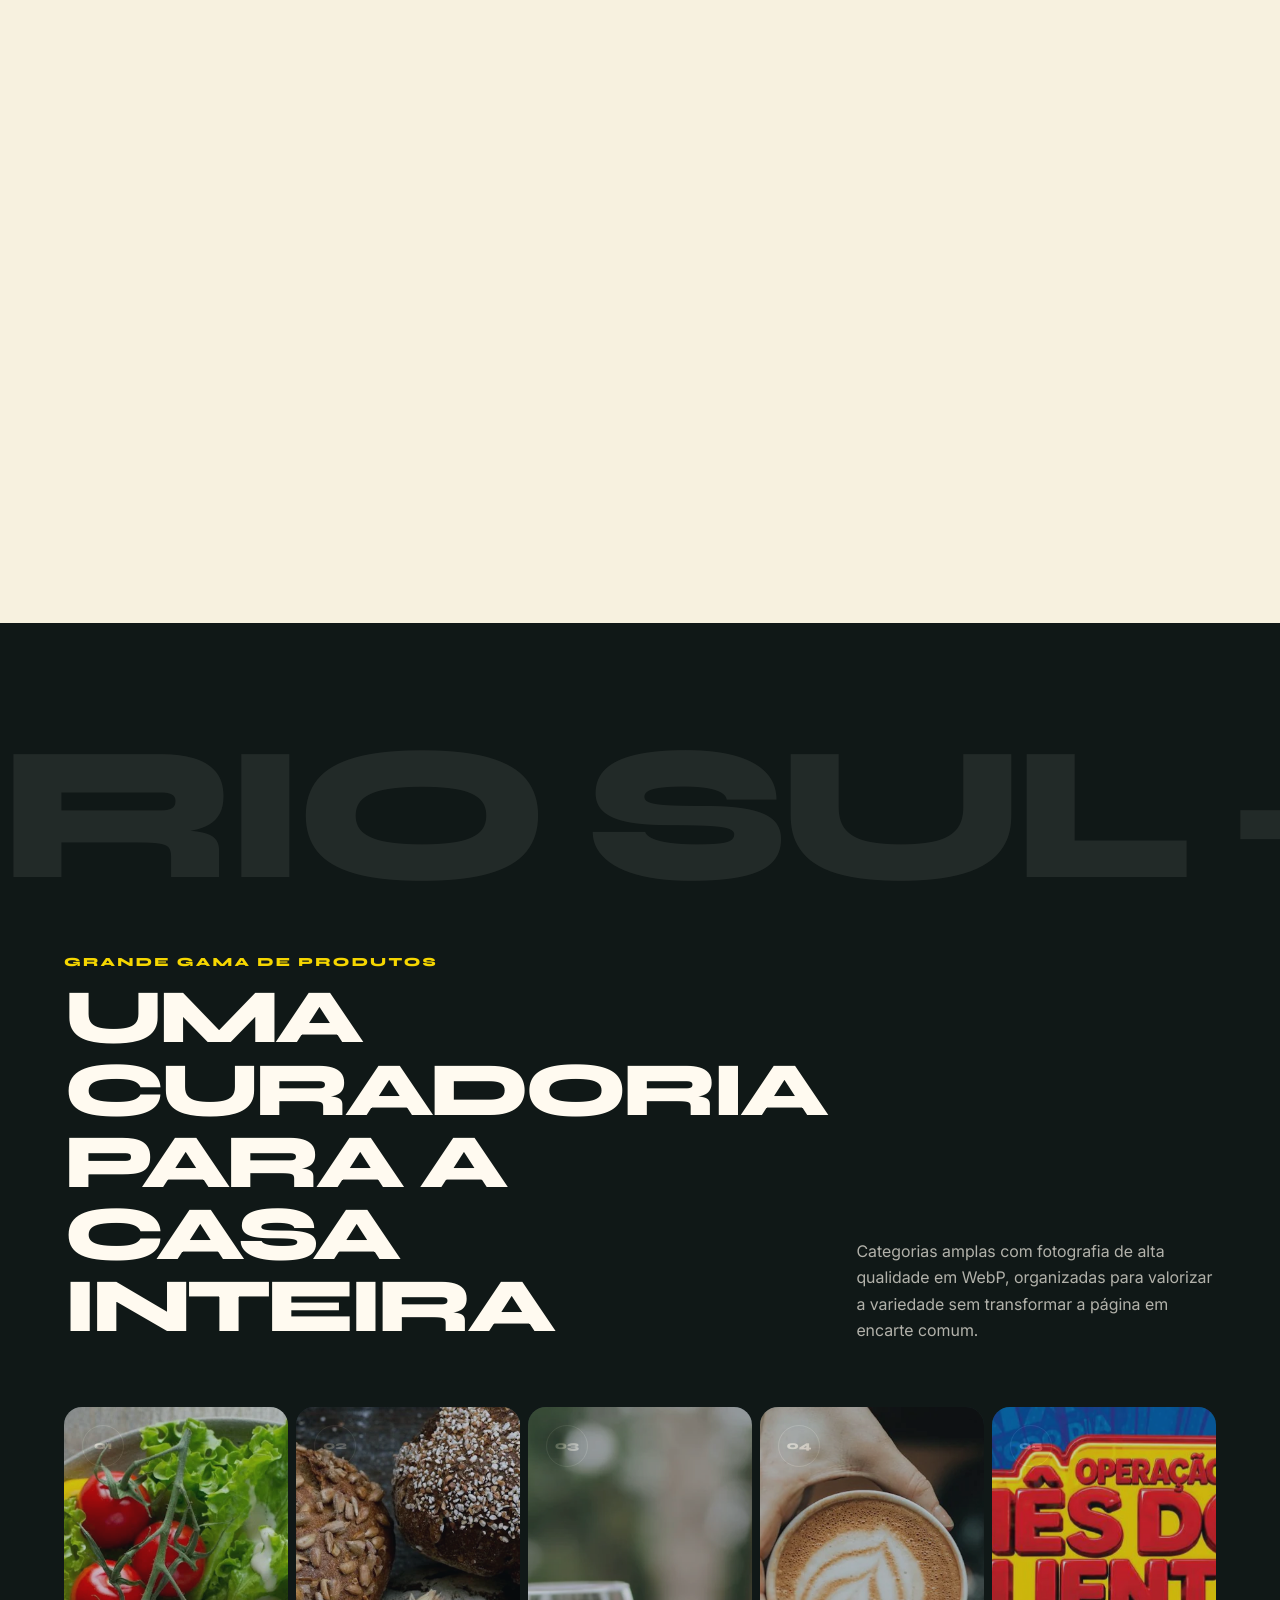
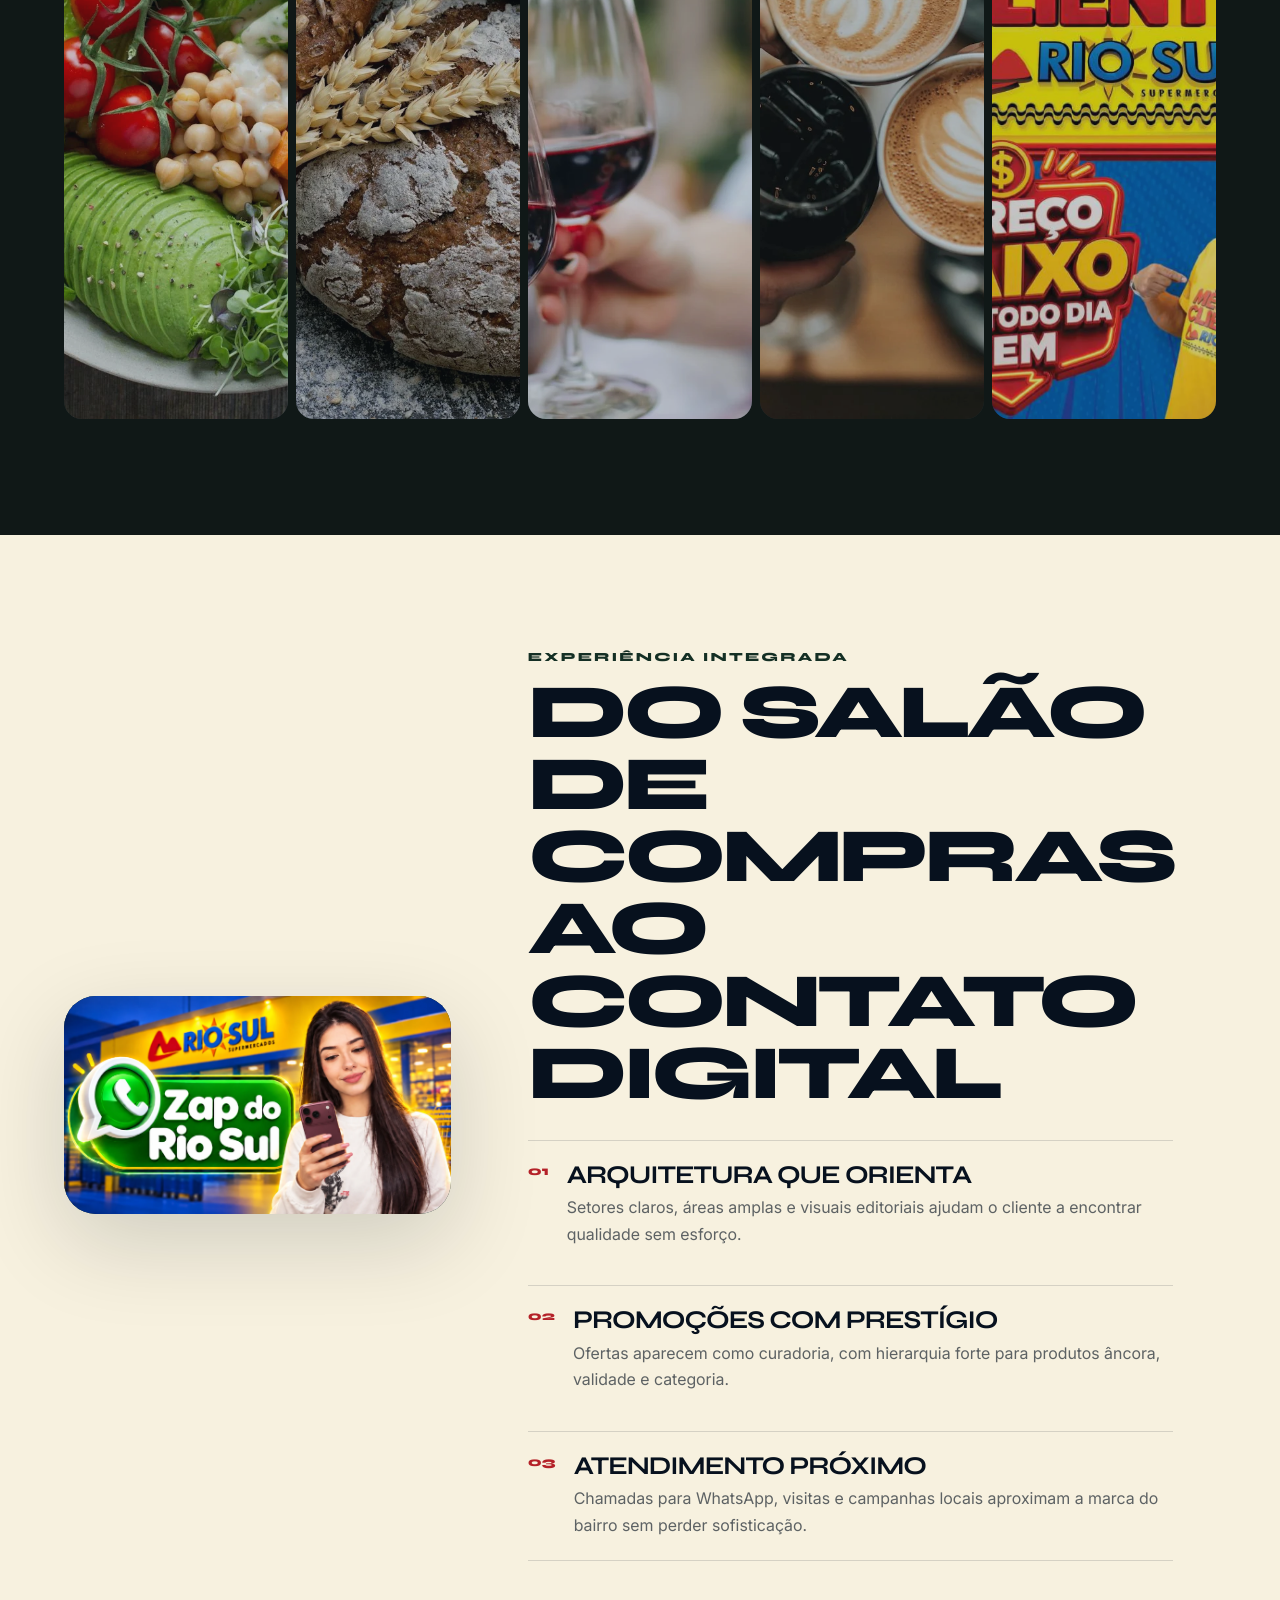
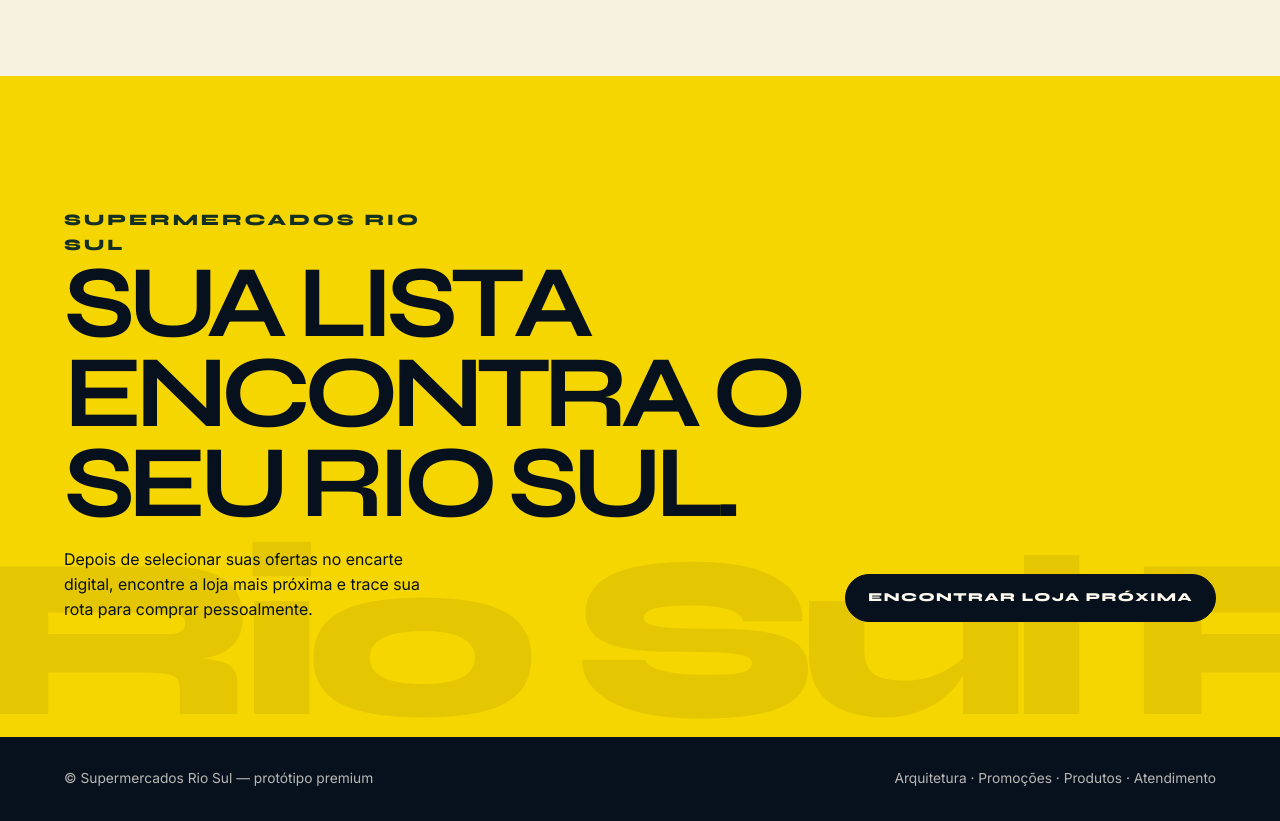
==== commit 89aa5ad4: "Add digital flyer wishlist and store locator" ====
--- a/index.html
+++ b/index.html
@@ -901,9 +901,10 @@
     </a>
     <nav class="nav-links" aria-label="Navegação principal">
       <a href="#promocoes">Promoções</a>
+      <a href="encarte-digital.html">Encarte digital</a>
       <a href="#produtos">Produtos</a>
       <a href="#experiencia">Experiência</a>
-      <a href="#visite">Visite</a>
+      <a href="lojas.html">Nossas lojas</a>
     </nav>
     <button class="menu-toggle od-touch" id="menuToggle" type="button" aria-label="Abrir menu" aria-expanded="false" aria-controls="mobileMenu">
       <span class="hamburger" aria-hidden="true"><i></i><i></i></span>
@@ -913,9 +914,10 @@
   <div class="mobile-menu" id="mobileMenu">
     <nav aria-label="Menu móvel">
       <a href="#promocoes">Promoções</a>
+      <a href="encarte-digital.html">Encarte digital</a>
       <a href="#produtos">Produtos</a>
       <a href="#experiencia">Experiência</a>
-      <a href="#visite">Visite</a>
+      <a href="lojas.html">Nossas lojas</a>
     </nav>
   </div>
 
@@ -930,7 +932,7 @@
         <h1 class="hero-extraordinary" id="hero-title">Grande Estilo</h1>
         <p class="hero-subtitle-mobile">Uma experiência premium para compras, ofertas e produtos selecionados.</p>
         <div class="hero-cta-row">
-          <a class="button primary" href="#promocoes">Ver ofertas nobres</a>
+          <a class="button primary" href="encarte-digital.html">Explorar encarte digital</a>
           <a class="button secondary" href="#produtos">Explorar produtos</a>
         </div>
       </div>
@@ -1006,9 +1008,9 @@
         </a>
         <div class="encarte-copy">
           <span class="badge">PDF completo · 8 páginas</span>
-          <h3 id="encarte-title">O encarte certo, agora integrado</h3>
-          <p>As páginas foram convertidas para WebP local e permanecem ligadas ao PDF original. O visual preserva a proposta premium do site sem perder a força comercial da peça real.</p>
-          <a class="button secondary" href="encarte-rio-sul.pdf">Abrir encarte em PDF</a>
+          <h3 id="encarte-title">Escolha suas ofertas. Leve sua lista.</h3>
+          <p>Explore uma seleção de produtos do encarte, marque os favoritos e leve a lista em PDF, texto ou WhatsApp para comprar na loja.</p>
+          <a class="button secondary" href="encarte-digital.html">Explorar encarte digital</a>
         </div>
         <div class="encarte-rail od-rail" aria-label="Páginas do encarte Rio Sul">
           <figure class="encarte-page">
@@ -1134,10 +1136,10 @@
       <div class="cta-inner">
         <div>
           <p class="section-kicker">Supermercados Rio Sul</p>
-          <h2 id="visit-title">Um mercado com presença de marca</h2>
-          <p>Uma base extraordinária para evoluir para encartes dinâmicos, WhatsApp, clube de ofertas, rotas de loja e experiência de compra online.</p>
+          <h2 id="visit-title">Sua lista encontra o seu Rio Sul.</h2>
+          <p>Depois de selecionar suas ofertas no encarte digital, encontre a loja mais próxima e trace sua rota para comprar pessoalmente.</p>
         </div>
-        <a class="button primary" href="#top">Voltar ao topo</a>
+        <a class="button primary" href="lojas.html">Encontrar loja próxima</a>
       </div>
     </section>
   </main>
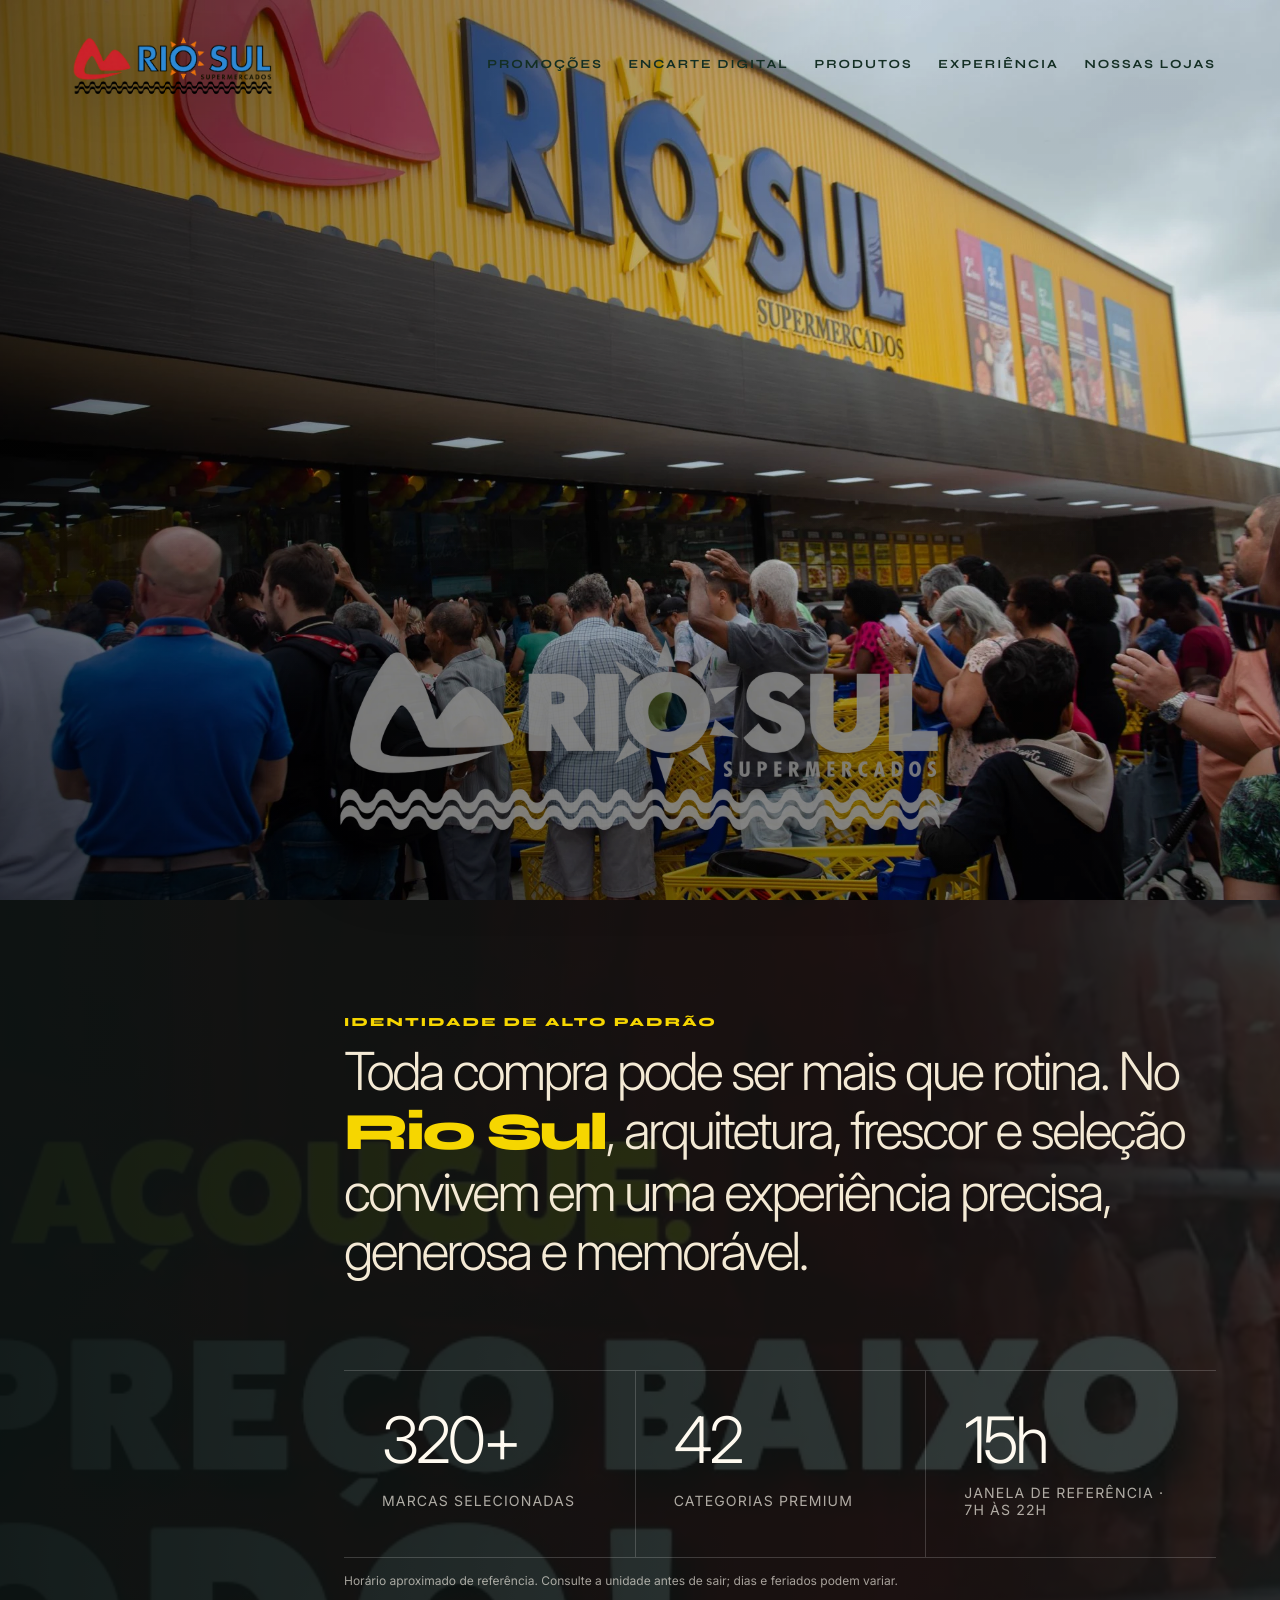
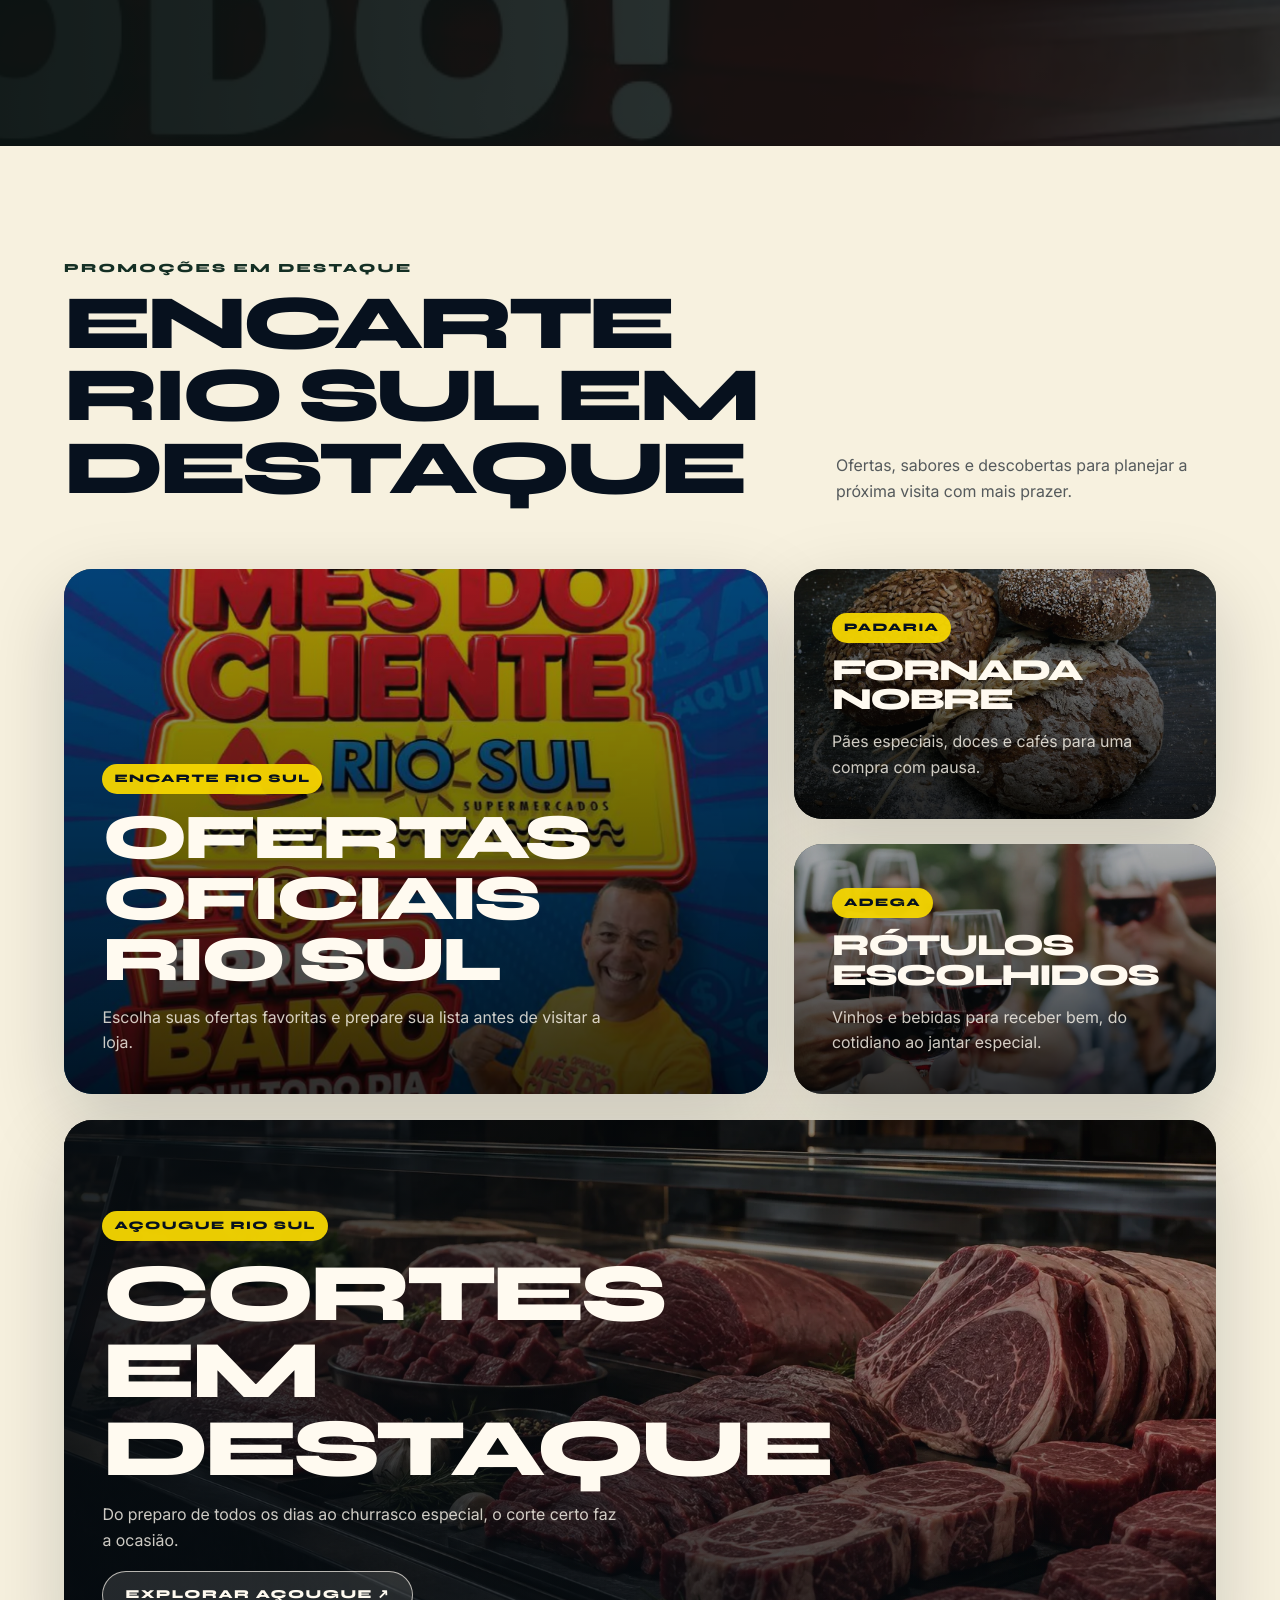
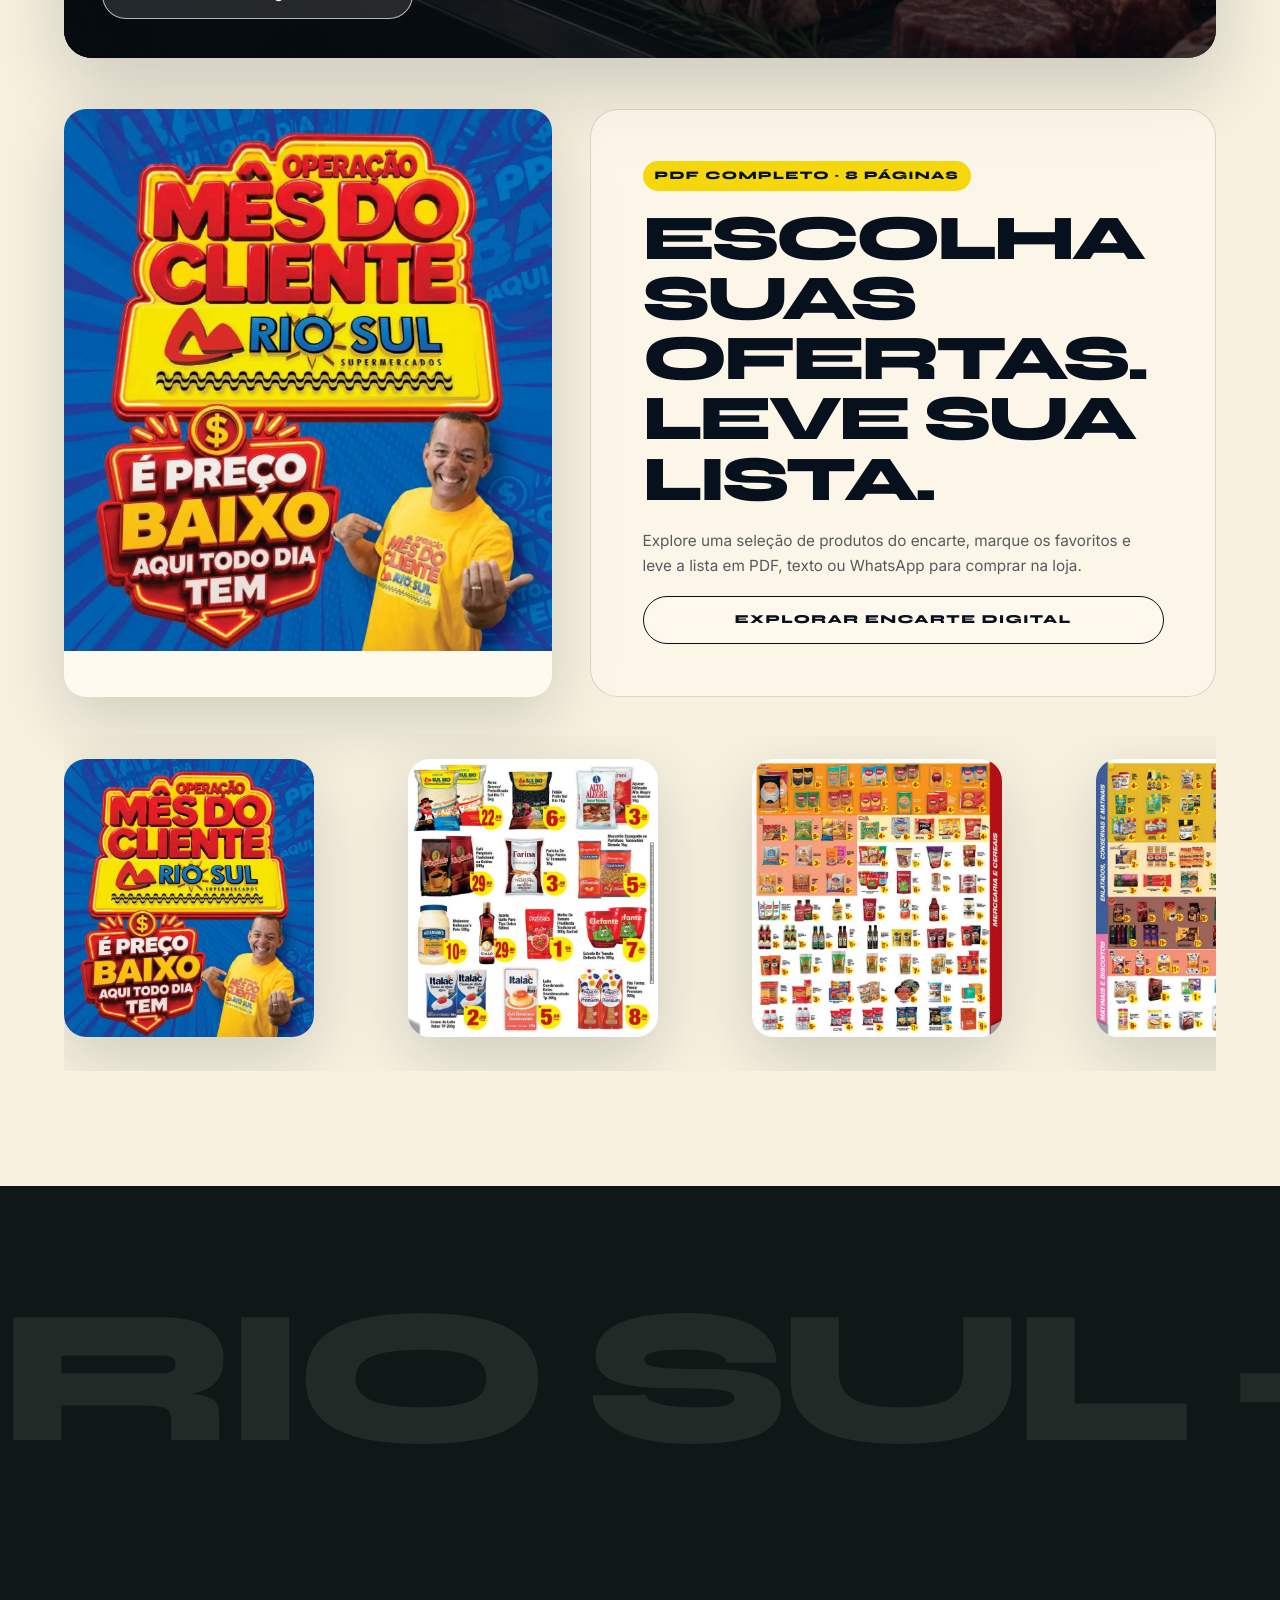
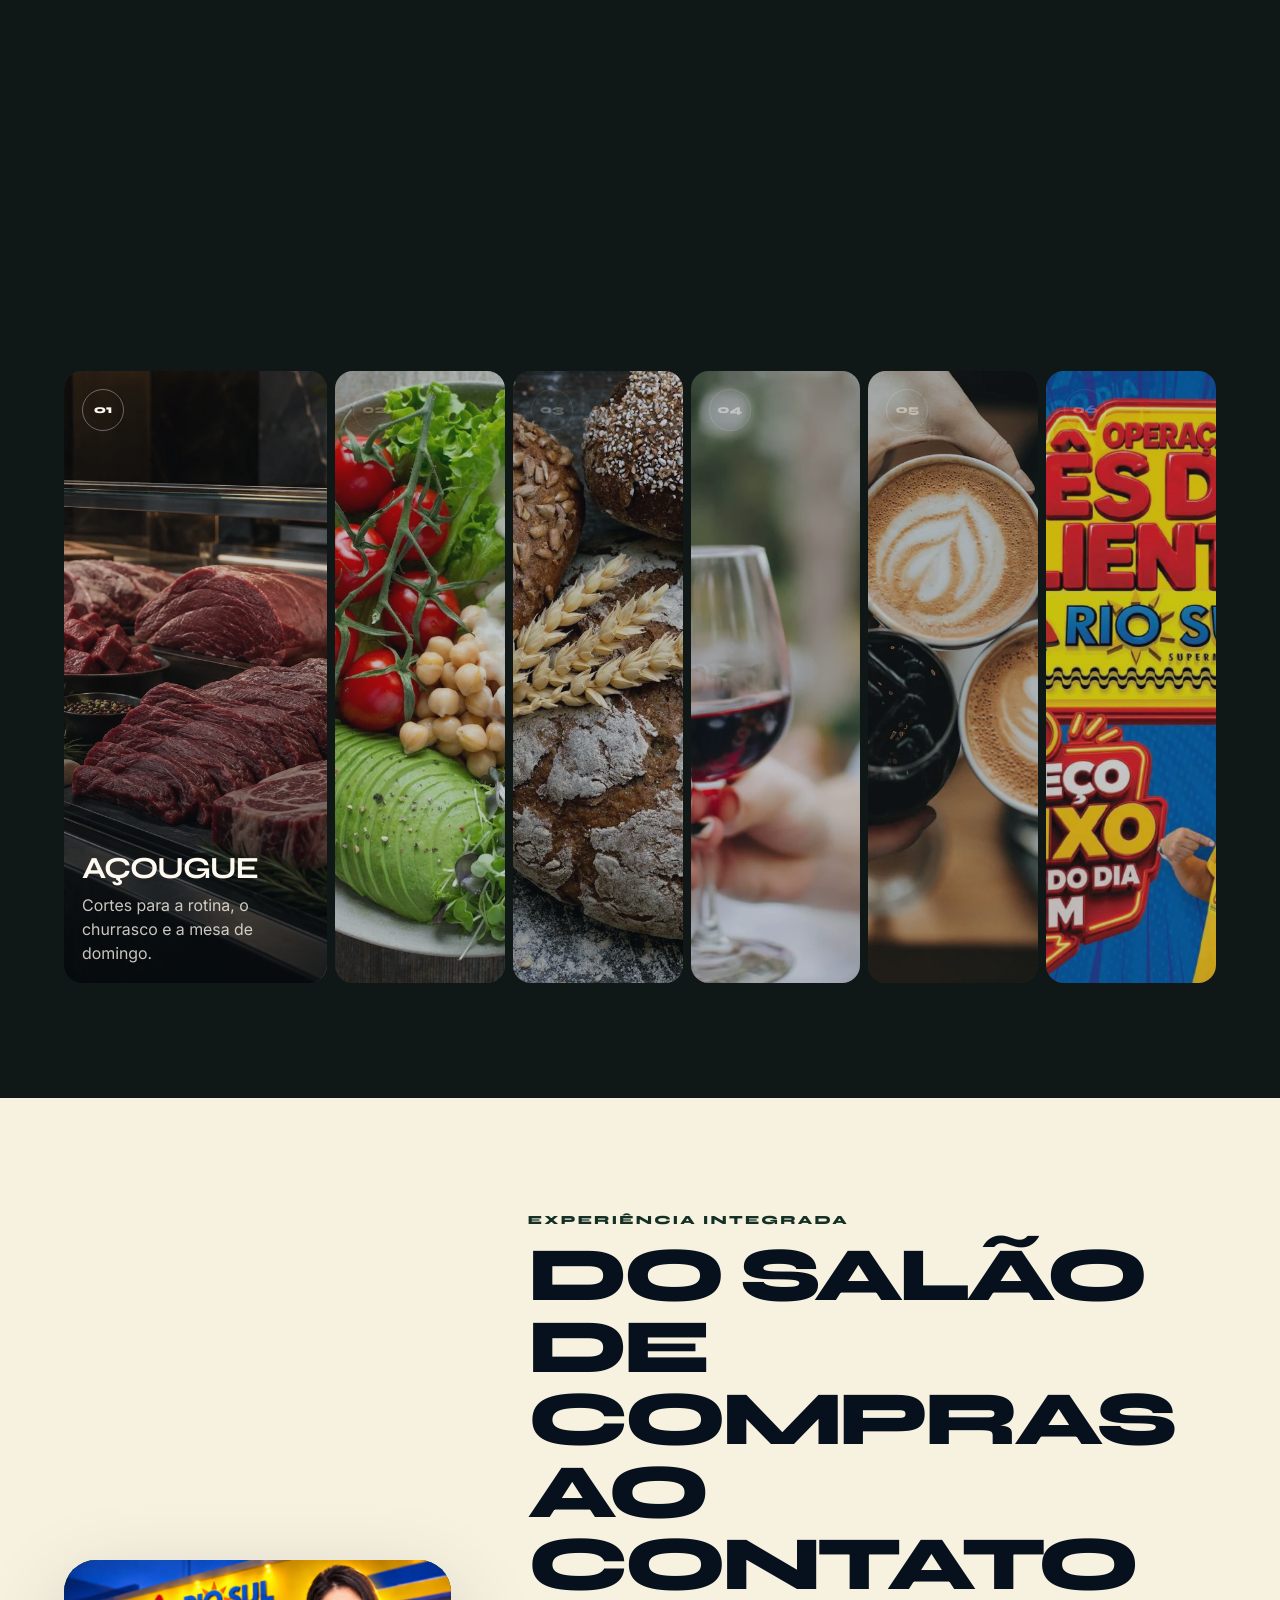
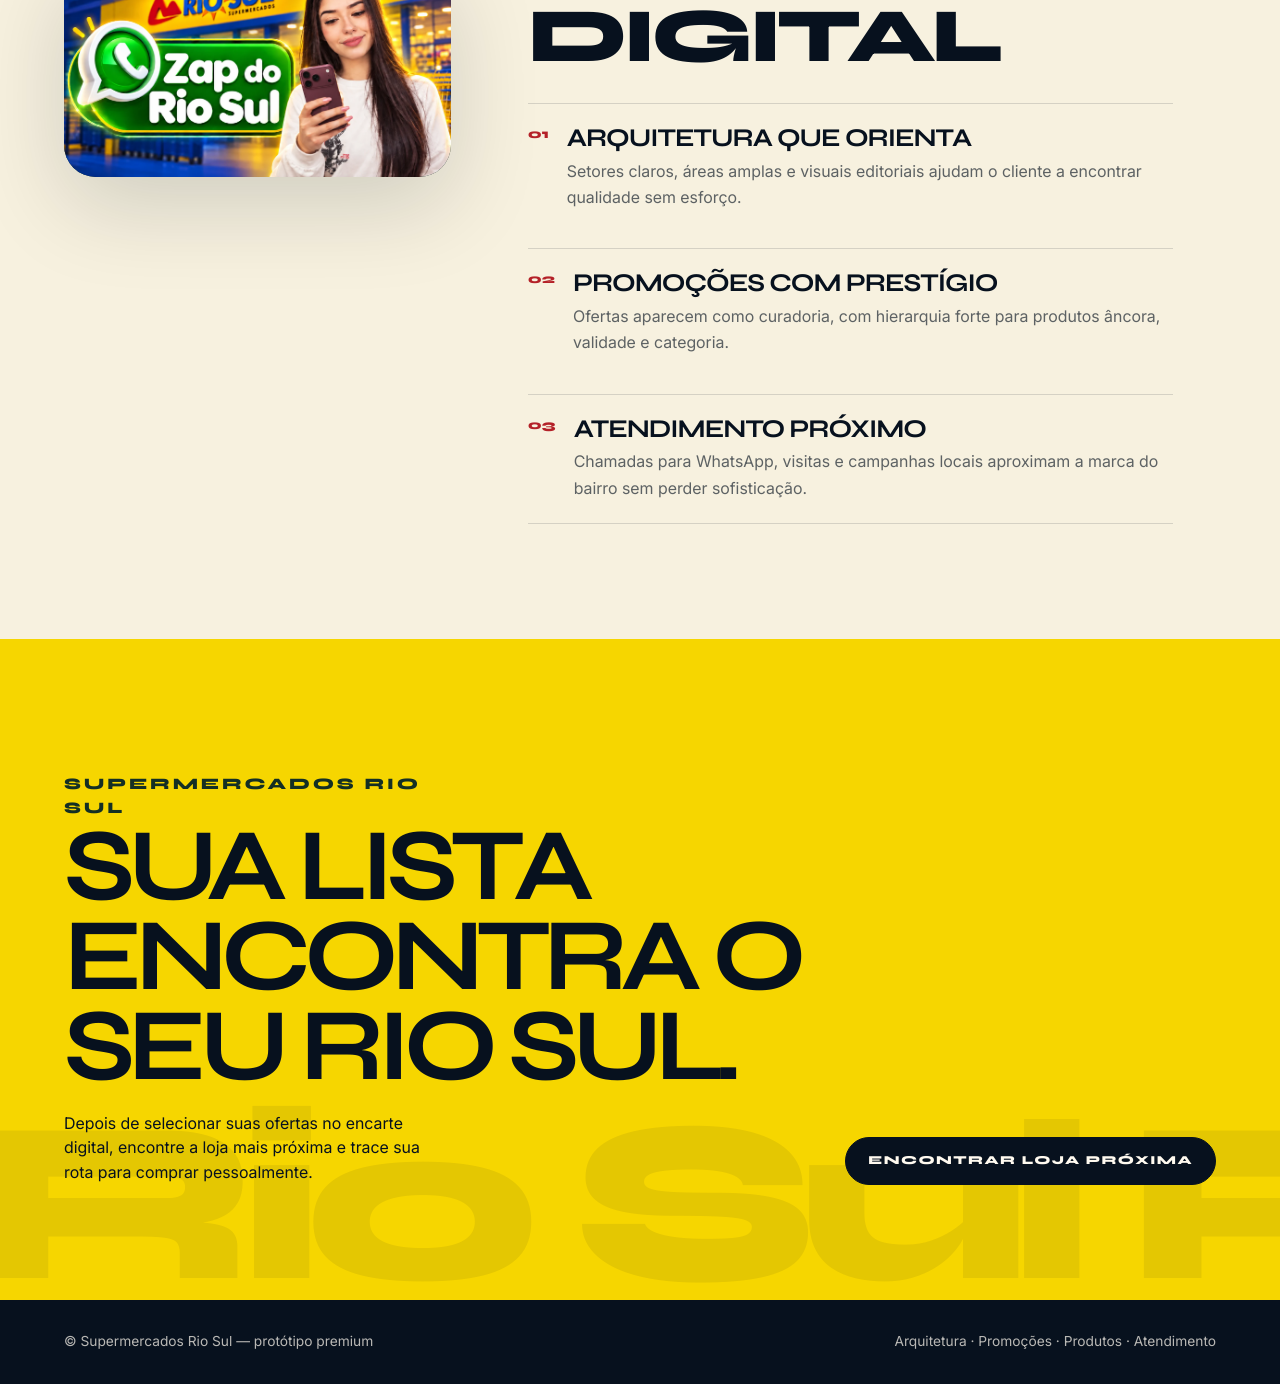
==== commit 28588e56: "Refine homepage hours, butcher highlights and intro" ====
--- a/index.html
+++ b/index.html
@@ -86,18 +86,48 @@
       display: flex;
       align-items: center;
       justify-content: center;
-      background: var(--green);
+      background: radial-gradient(circle at 50% 40%, #17374a 0%, #0b2535 45%, #071824 100%);
       color: var(--white);
       transform: translateY(0);
       transition: transform 1.5s cubic-bezier(0.45, 0, 0.15, 1);
     }
     .preloader.lift { transform: translateY(-100%); }
     .preloader.done { transition: none; transform: translateY(-100%); pointer-events: none; }
+    .preloader-symbol {
+      position: absolute;
+      left: 50%;
+      top: 47%;
+      width: clamp(230px, 28vw, 340px);
+      height: clamp(180px, 22vw, 260px);
+      background: url("assets/rio-sul-logo-header.png") left top / 350% auto no-repeat;
+      filter: grayscale(1) brightness(0) invert(1);
+      opacity: 0.10;
+      transform: translate(-50%, -65%);
+      pointer-events: none;
+    }
+    .preloader-waves {
+      position: absolute;
+      inset: auto 0 0;
+      height: 80px;
+      background: url("assets/copacabana-wave.svg") 0 0 / 240px 80px repeat-x;
+      opacity: 0.52;
+      animation: promenade-drift 14s linear infinite;
+      pointer-events: none;
+    }
+    .preloader-waves::before {
+      content: "";
+      position: absolute;
+      inset: -34px 0 0;
+      background: linear-gradient(180deg, #071824 0, transparent 42%);
+    }
+    @keyframes promenade-drift { to { background-position-x: 240px; } }
     .typewriter {
+      position: relative;
+      z-index: 1;
       display: inline-flex;
       align-items: center;
       font-family: Syne, sans-serif;
-      font-size: 2.6rem;
+      font-size: 2.9rem;
       letter-spacing: -0.02em;
       min-height: 1.2em;
     }
@@ -125,9 +155,10 @@
       justify-content: space-between;
       padding: clamp(18px, 2.4vw, 28px) var(--side);
       color: var(--green);
-      transition: color 0.35s ease;
+      transition: color 0.35s ease, padding 0.35s ease;
       mix-blend-mode: normal;
     }
+    .site-nav.is-scrolled { padding-block: 14px; }
     .brand-mark {
       display: flex;
       align-items: center;
@@ -139,7 +170,15 @@
       width: clamp(150px, 17vw, 230px);
       height: auto;
       filter: drop-shadow(0 10px 22px rgba(0,0,0,0.20));
-    }
+      transition: width 0.35s ease, opacity 0.35s ease, filter 0.35s ease;
+    }
+    .site-nav.is-scrolled .brand-emblem {
+      width: clamp(96px, 10vw, 140px);
+      opacity: 0.28;
+      filter: drop-shadow(0 4px 10px rgba(0,0,0,0.14));
+    }
+    body.menu-open .site-nav .brand-emblem { opacity: 1; }
+    body.menu-open .site-nav { color: var(--green) !important; }
     .nav-links {
       display: flex;
       align-items: center;
@@ -285,7 +324,7 @@
     .hero-extraordinary {
       display: block;
       margin: 0;
-      font-size: clamp(54px, 9.4vw, 164px);
+      font-size: clamp(54px, 6.8vw, 120px);
       white-space: nowrap;
     }
     .hero-subtitle-desktop {
@@ -356,7 +395,7 @@
       transform: translate3d(-50%, 0, 0);
       opacity: 0.92;
     }
-    .floating-logo-card.scroll-control { transition: none; }
+    .floating-logo-card.scroll-control { transition: opacity 0.35s ease; }
     .floating-logo-card img {
       width: 100%;
       height: auto;
@@ -383,6 +422,7 @@
       opacity: 0.42;
       transform: scale(1.05);
     }
+    .intro-band .section-kicker { color: var(--sun); }
     .intro-content {
       position: relative;
       max-width: 1220px;
@@ -428,6 +468,12 @@
       font-size: clamp(12px, 1.1vw, 15px);
       letter-spacing: 0.08em;
       text-transform: uppercase;
+    }
+    .stat-note {
+      margin: 14px 0 0;
+      color: rgba(255,250,240,0.62);
+      font-size: 12px;
+      line-height: 1.5;
     }
 
     .promos {
@@ -490,6 +536,25 @@
     }
     .small-promo { min-height: 250px; }
     .promo-stack { display: grid; gap: clamp(16px, 2vw, 28px); }
+    .butcher-feature {
+      max-width: 1280px;
+      min-height: clamp(430px, 42vw, 540px);
+      margin: clamp(16px, 2vw, 28px) auto 0;
+    }
+    .butcher-feature .promo-img { opacity: 0.82; }
+    .butcher-feature .promo-shade {
+      background: linear-gradient(90deg, rgba(5,11,16,0.88), rgba(5,11,16,0.48) 52%, rgba(5,11,16,0.10)),
+                  linear-gradient(0deg, rgba(5,11,16,0.62), transparent 55%);
+    }
+    .butcher-feature .promo-content { max-width: 700px; }
+    .butcher-feature .promo-title { font-size: clamp(42px, 6.4vw, 92px); }
+    .butcher-link {
+      width: max-content;
+      margin-top: 4px;
+      color: var(--white);
+      background: rgba(255,250,240,0.12);
+      border-color: rgba(255,250,240,0.68);
+    }
     .promo-img {
       position: absolute;
       inset: 0;
@@ -649,6 +714,19 @@
     }
     .product-card:hover,
     .product-card:focus-within { flex: 3.8; }
+    .product-card.butcher-card { flex-grow: 1.55; }
+    .product-card.butcher-card:hover,
+    .product-card.butcher-card:focus-within { flex-grow: 4.2; }
+    .product-card.butcher-card::after {
+      content: "";
+      position: absolute;
+      inset: 45% 0 0;
+      background: linear-gradient(0deg, rgba(4,9,12,0.82), transparent);
+      pointer-events: none;
+    }
+    .product-card.butcher-card .product-info,
+    .product-card.butcher-card .product-index { z-index: 1; }
+    .product-card.butcher-card .product-info { opacity: 1; transform: none; }
     .product-card img {
       width: 100%;
       height: 100%;
@@ -837,7 +915,7 @@
       .promo-grid,
       .encarte-showcase,
       .experience-grid,
-      .cta-inner { grid-template-columns: 1fr; }
+      .cta-inner { grid-template-columns: minmax(0, 1fr); }
       .product-gallery {
         display: grid;
         grid-template-columns: repeat(2, minmax(0, 1fr));
@@ -857,20 +935,27 @@
       .hero-own-the { font-size: 8.2vw; }
       .hero-extraordinary { font-size: 15vw; }
       .hero-cta-row { align-items: stretch; flex-direction: column; max-width: 320px; }
-      .intro-band { min-height: auto; }
+      .intro-band { min-height: auto; padding-top: 118px; }
+      .intro-band::before { opacity: 0.28; }
       .intro-content { padding-left: 0; }
       .statement { font-size: clamp(29px, 8.6vw, 48px); }
       .stats-row { grid-template-columns: 1fr; }
       .stat,
       .stat:first-child { border-left: 0; border-top: 1px solid rgba(255,255,255,0.18); }
       .stat:first-child { border-top: 0; }
+      .promos { margin-top: 0; }
       .section-head { display: grid; }
       .feature-promo,
       .small-promo { min-height: 380px; border-radius: 22px; }
+      .butcher-feature { min-height: 500px; }
+      .butcher-feature .promo-content { left: 18px; right: 18px; }
+      .butcher-feature .promo-title { font-size: clamp(31px, 8vw, 44px); letter-spacing: -0.07em; }
+      .butcher-link { max-width: 100%; padding-inline: 14px; font-size: 0.68rem; }
       .encarte-copy { padding: 24px; }
       .encarte-page { width: min(72vw, 260px); }
       .product-gallery { grid-template-columns: 1fr; }
       .product-card { min-height: 420px; }
+      .product-card.butcher-card { min-height: 500px; }
       .footer { flex-direction: column; }
     }
 
@@ -892,7 +977,9 @@
 </head>
 <body>
   <div class="preloader" id="preloader" aria-hidden="true">
+    <div class="preloader-symbol"></div>
     <div class="typewriter" aria-label="Rio Sul"><span id="typed"></span><i class="cursor" id="cursor"></i></div>
+    <div class="preloader-waves"></div>
   </div>
 
   <header class="site-nav" id="siteNav">
@@ -956,10 +1043,11 @@
             <span class="stat-label">categorias premium</span>
           </div>
           <div class="stat od-stat">
-            <span class="stat-value count" data-end="7" data-suffix="h">0h</span>
-            <span class="stat-label">abertura diária</span>
+            <span class="stat-value count" data-end="15" data-suffix="h">0h</span>
+            <span class="stat-label">janela de referência · 7h às 22h</span>
           </div>
         </div>
+        <p class="stat-note">Horário aproximado de referência. Consulte a unidade antes de sair; dias e feriados podem variar.</p>
       </div>
     </section>
 
@@ -969,16 +1057,16 @@
           <p class="section-kicker">Promoções em destaque</p>
           <h2 class="section-title" id="promos-title">Encarte Rio Sul em destaque</h2>
         </div>
-        <p class="section-copy">O encarte correto entra como peça central da campanha, com leitura ampla, presença premium e acesso ao PDF original.</p>
+        <p class="section-copy">Ofertas, sabores e descobertas para planejar a próxima visita com mais prazer.</p>
       </div>
       <div class="promo-grid">
         <article class="feature-promo reveal">
           <img class="promo-img" src="assets/encarte-rio-sul-01.webp" width="1531" height="1701" alt="Capa do encarte correto do Supermercados Rio Sul">
           <div class="promo-shade"></div>
           <div class="promo-content">
-            <span class="badge">Encarte correto</span>
+            <span class="badge">Encarte Rio Sul</span>
             <h3 class="promo-title">Ofertas oficiais Rio Sul</h3>
-            <p class="promo-text">A peça enviada agora orienta a campanha principal e substitui o encarte genérico usado como referência inicial.</p>
+            <p class="promo-text">Escolha suas ofertas favoritas e prepare sua lista antes de visitar a loja.</p>
           </div>
         </article>
         <div class="promo-stack">
@@ -1002,6 +1090,16 @@
           </article>
         </div>
       </div>
+      <article class="feature-promo butcher-feature reveal" aria-labelledby="butcher-title">
+        <img class="promo-img" src="assets/butcher-counter.webp" width="1536" height="1024" loading="lazy" alt="Cortes de carne apresentados em um balcão de açougue">
+        <div class="promo-shade"></div>
+        <div class="promo-content">
+          <span class="badge">Açougue Rio Sul</span>
+          <h3 class="promo-title" id="butcher-title">Cortes em destaque</h3>
+          <p class="promo-text">Do preparo de todos os dias ao churrasco especial, o corte certo faz a ocasião.</p>
+          <a class="button butcher-link" href="#produtos">Explorar açougue ↗</a>
+        </div>
+      </article>
       <div class="encarte-showcase reveal" aria-labelledby="encarte-title">
         <a class="encarte-cover" href="encarte-rio-sul.pdf" aria-label="Abrir PDF completo do encarte Rio Sul">
           <img src="assets/encarte-rio-sul-01.webp" width="1531" height="1701" alt="Primeira página do encarte correto Rio Sul">
@@ -1051,11 +1149,19 @@
           <p class="section-kicker">Grande gama de produtos</p>
           <h2 class="section-title" id="products-title">Uma curadoria para a casa inteira</h2>
         </div>
-        <p class="section-copy">Categorias amplas com fotografia de alta qualidade em WebP, organizadas para valorizar a variedade sem transformar a página em encarte comum.</p>
+        <p class="section-copy">Do açougue aos orgânicos, da padaria à adega: escolhas para abastecer a casa e transformar o cotidiano.</p>
       </div>
       <div class="product-gallery" aria-label="Galeria de categorias Rio Sul">
+        <article class="product-card butcher-card" tabindex="0">
+          <span class="product-index">01</span>
+          <img src="assets/butcher-counter.webp" width="1536" height="1024" loading="lazy" alt="Seleção de cortes de carne em balcão de açougue">
+          <div class="product-info">
+            <h3>Açougue</h3>
+            <p>Cortes para a rotina, o churrasco e a mesa de domingo.</p>
+          </div>
+        </article>
         <article class="product-card" tabindex="0">
-          <span class="product-index">01</span>
+          <span class="product-index">02</span>
           <img src="assets/fresh-greens.webp" width="1400" height="933" alt="Salada fresca com folhas e vegetais coloridos">
           <div class="product-info">
             <h3>Orgânicos</h3>
@@ -1063,7 +1169,7 @@
           </div>
         </article>
         <article class="product-card" tabindex="0">
-          <span class="product-index">02</span>
+          <span class="product-index">03</span>
           <img src="assets/artisan-bakery.webp" width="1400" height="931" alt="Pães artesanais dourados">
           <div class="product-info">
             <h3>Padaria</h3>
@@ -1071,7 +1177,7 @@
           </div>
         </article>
         <article class="product-card" tabindex="0">
-          <span class="product-index">03</span>
+          <span class="product-index">04</span>
           <img src="assets/wine-cellar.webp" width="1400" height="933" alt="Vinhos selecionados">
           <div class="product-info">
             <h3>Adega</h3>
@@ -1079,7 +1185,7 @@
           </div>
         </article>
         <article class="product-card" tabindex="0">
-          <span class="product-index">04</span>
+          <span class="product-index">05</span>
           <img src="assets/premium-coffee.webp" width="1400" height="933" alt="Café especial sendo preparado">
           <div class="product-info">
             <h3>Cafés</h3>
@@ -1087,7 +1193,7 @@
           </div>
         </article>
         <article class="product-card" tabindex="0">
-          <span class="product-index">05</span>
+          <span class="product-index">06</span>
           <img src="assets/encarte-rio-sul-01.webp" width="1531" height="1701" alt="Encarte correto do Supermercados Rio Sul">
           <div class="product-info">
             <h3>Encarte</h3>
@@ -1215,6 +1321,8 @@
         const vh = window.innerHeight;
         const vw = window.innerWidth;
         const heroH = hero.offsetHeight;
+        const fade = clamp((heroRect.bottom - vh * 0.25) / (vh * 0.45), 0, 1);
+        floatingLogo.style.opacity = String(fade * 0.76);
         const baseW = Math.min(Math.max(vw * 0.72, 360), 760);
         const imgH = baseW * (724 / 2172);
         const triggerPoint = -(heroH * 0.30);
@@ -1245,6 +1353,7 @@
       }
 
       function updateNavColor() {
+        nav.classList.toggle("is-scrolled", window.scrollY > 80);
         const onDark = Array.from(document.querySelectorAll(".dark-section")).some((section) => {
           const rect = section.getBoundingClientRect();
           return rect.top <= 4 && rect.bottom > 4;
